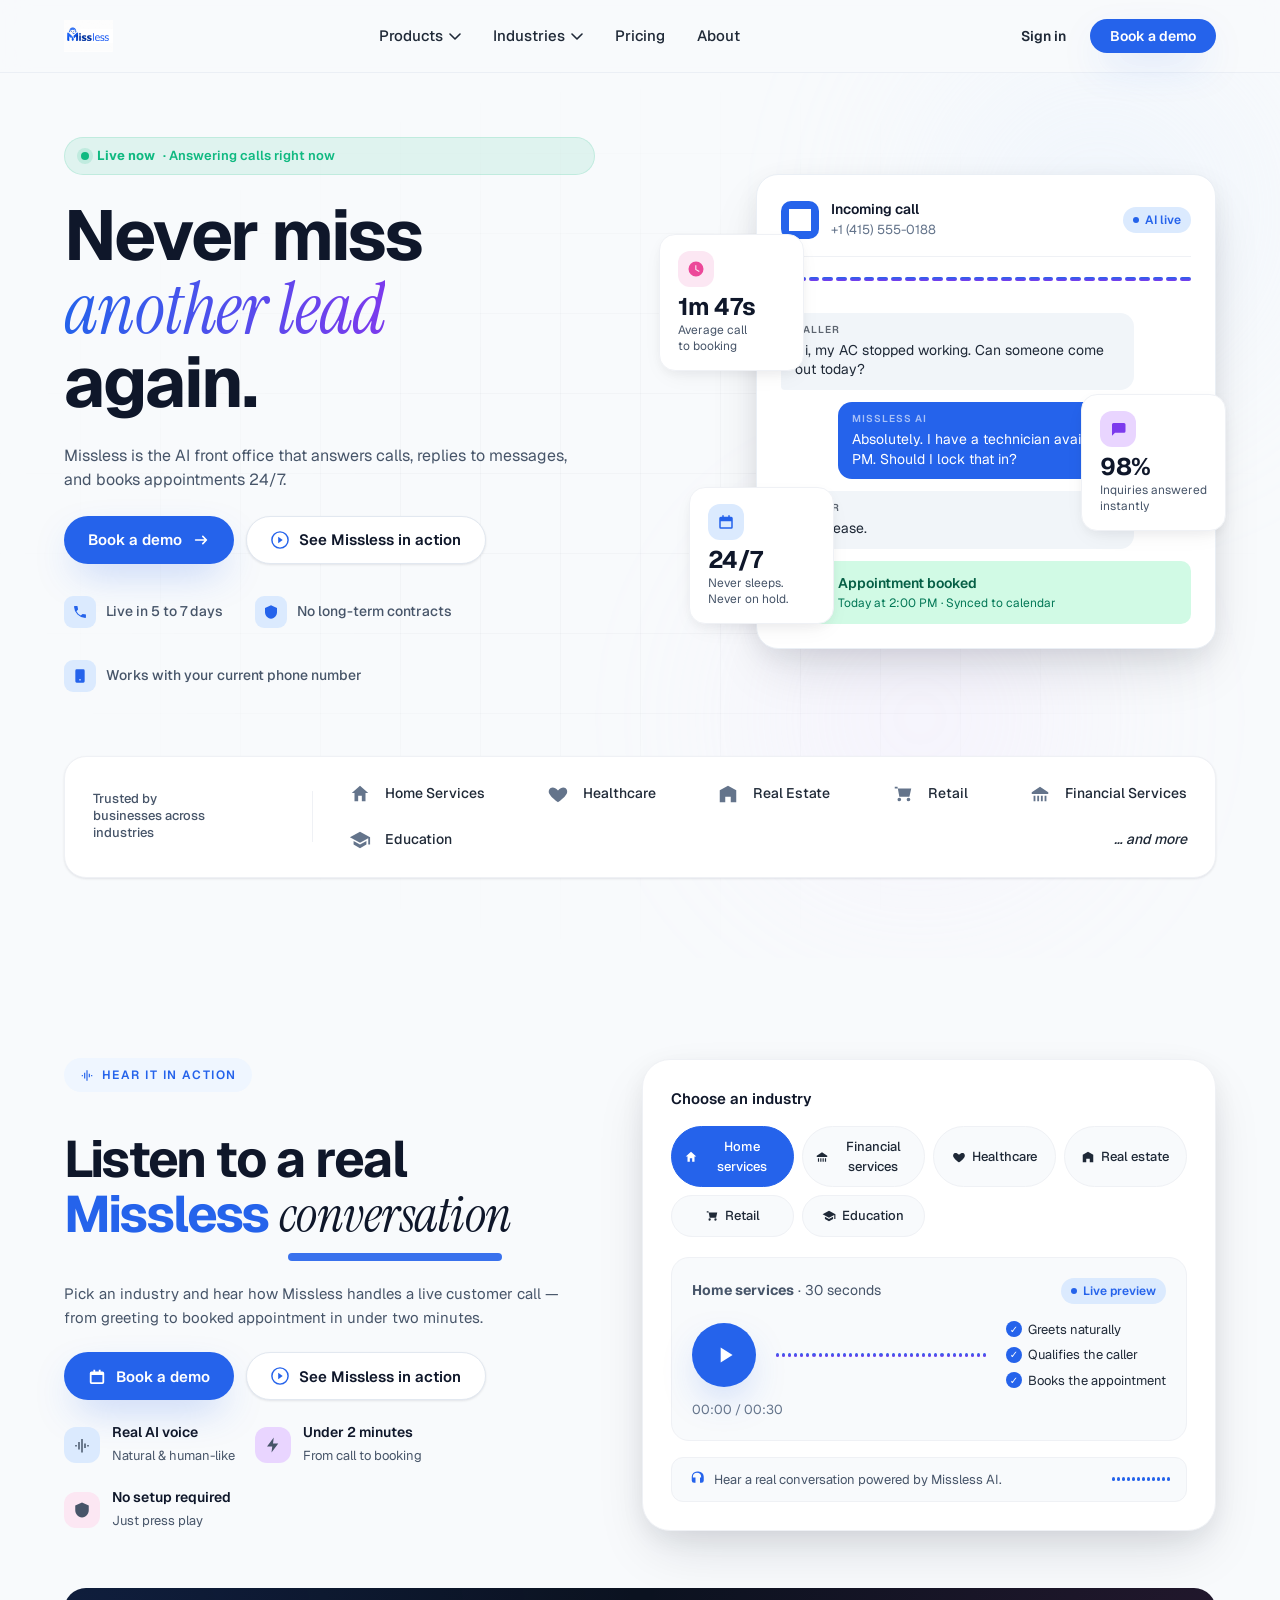
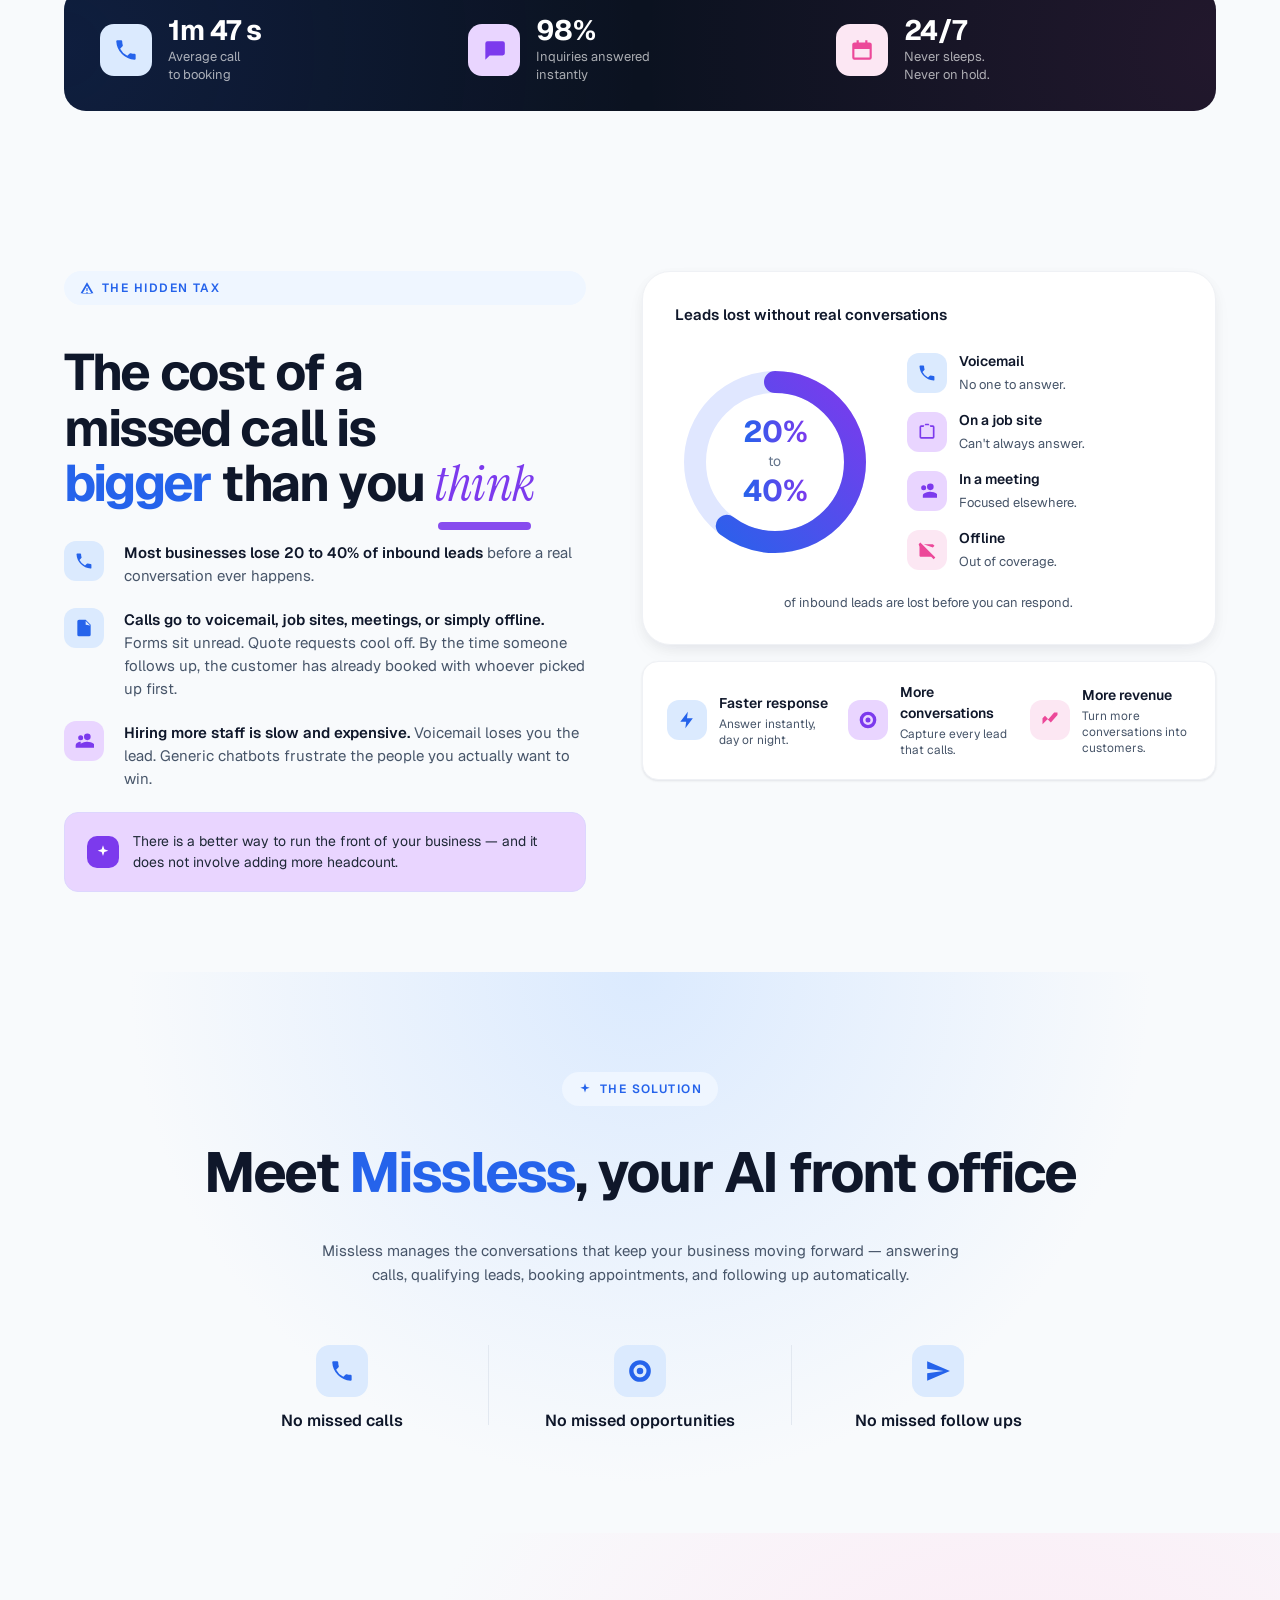
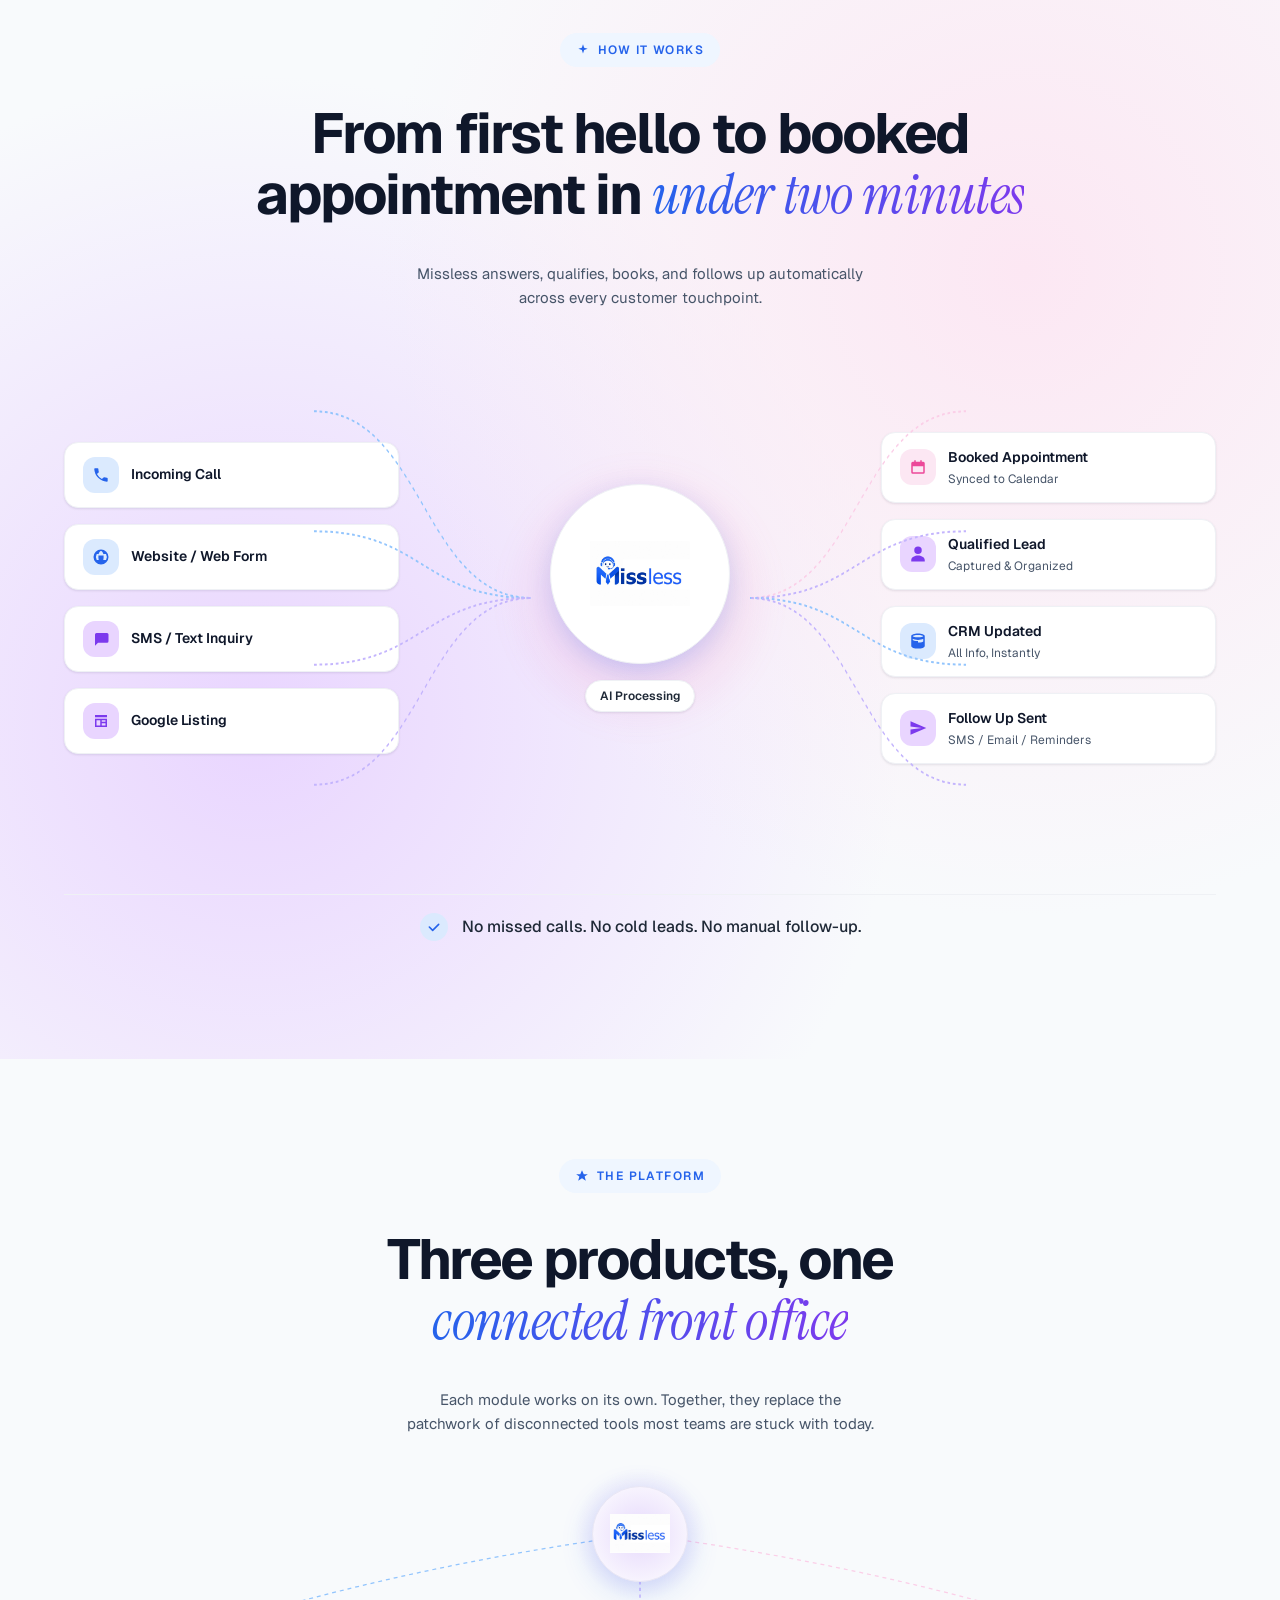
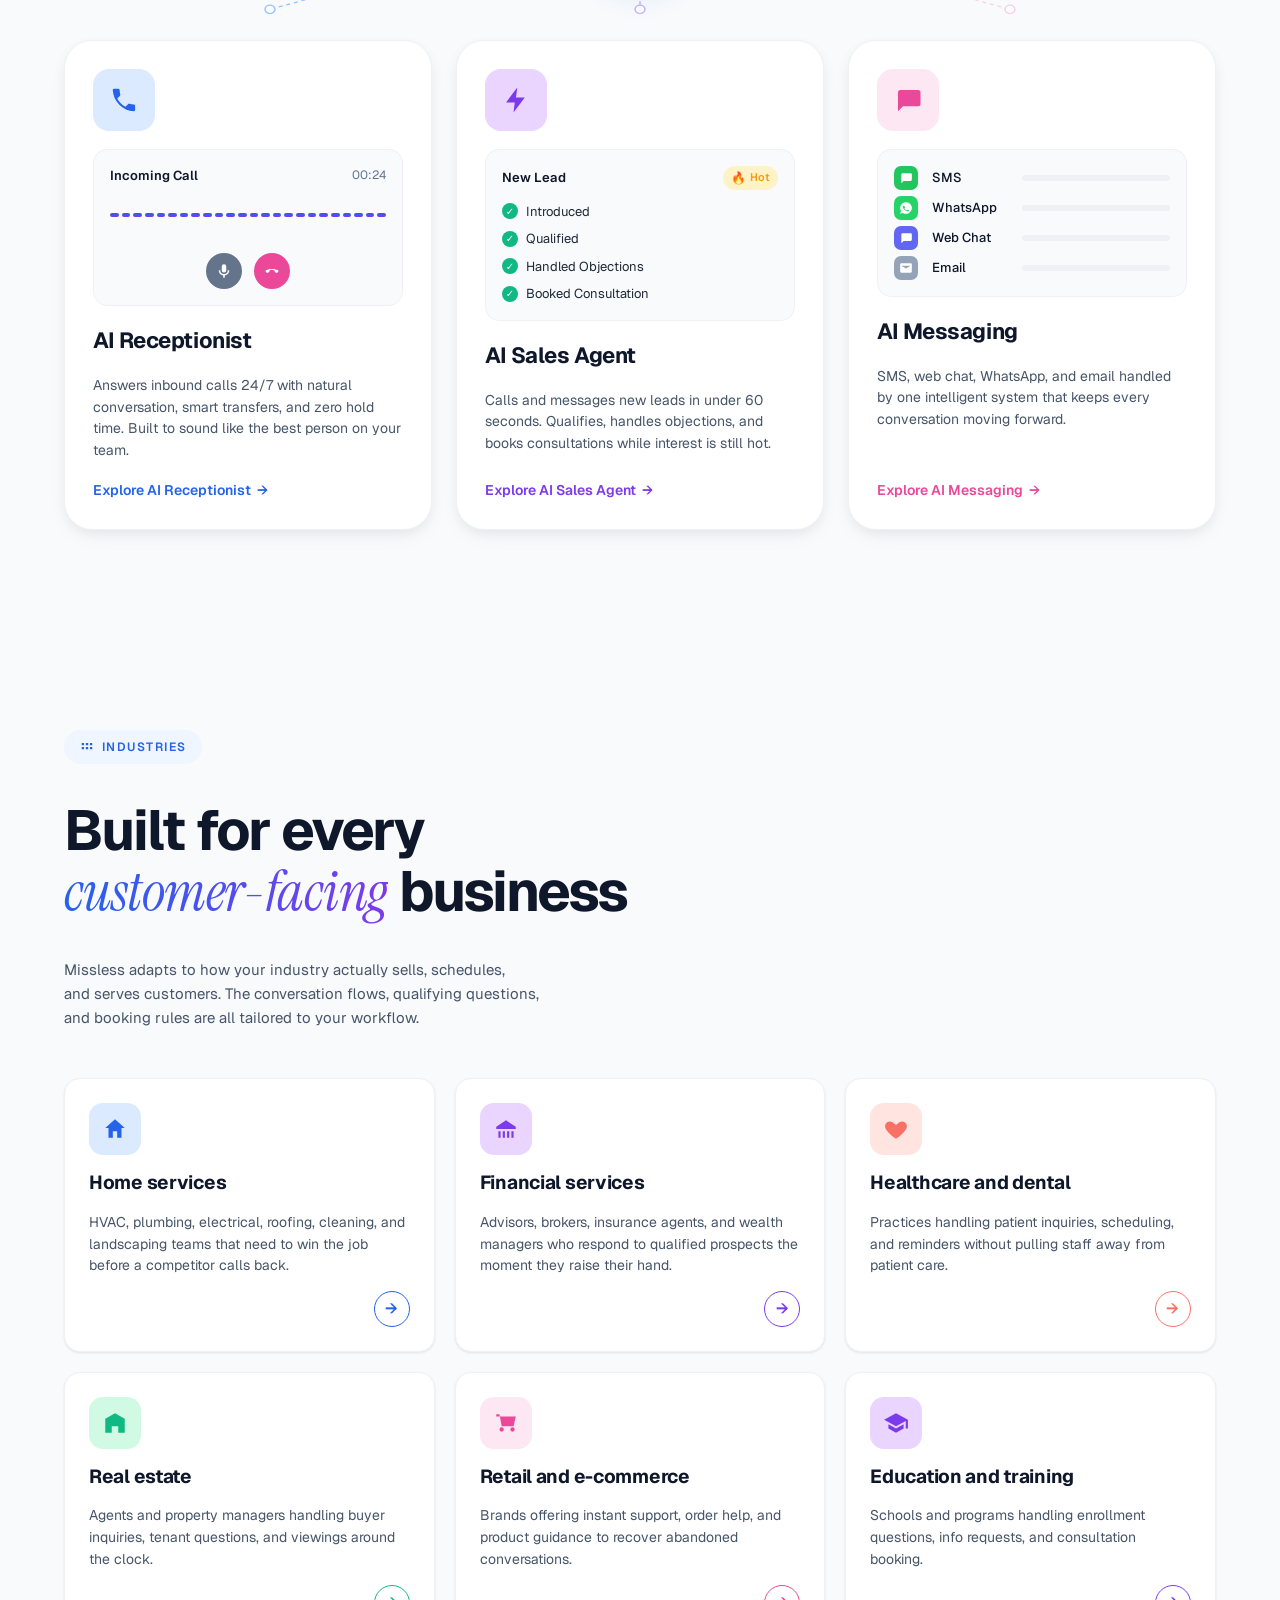
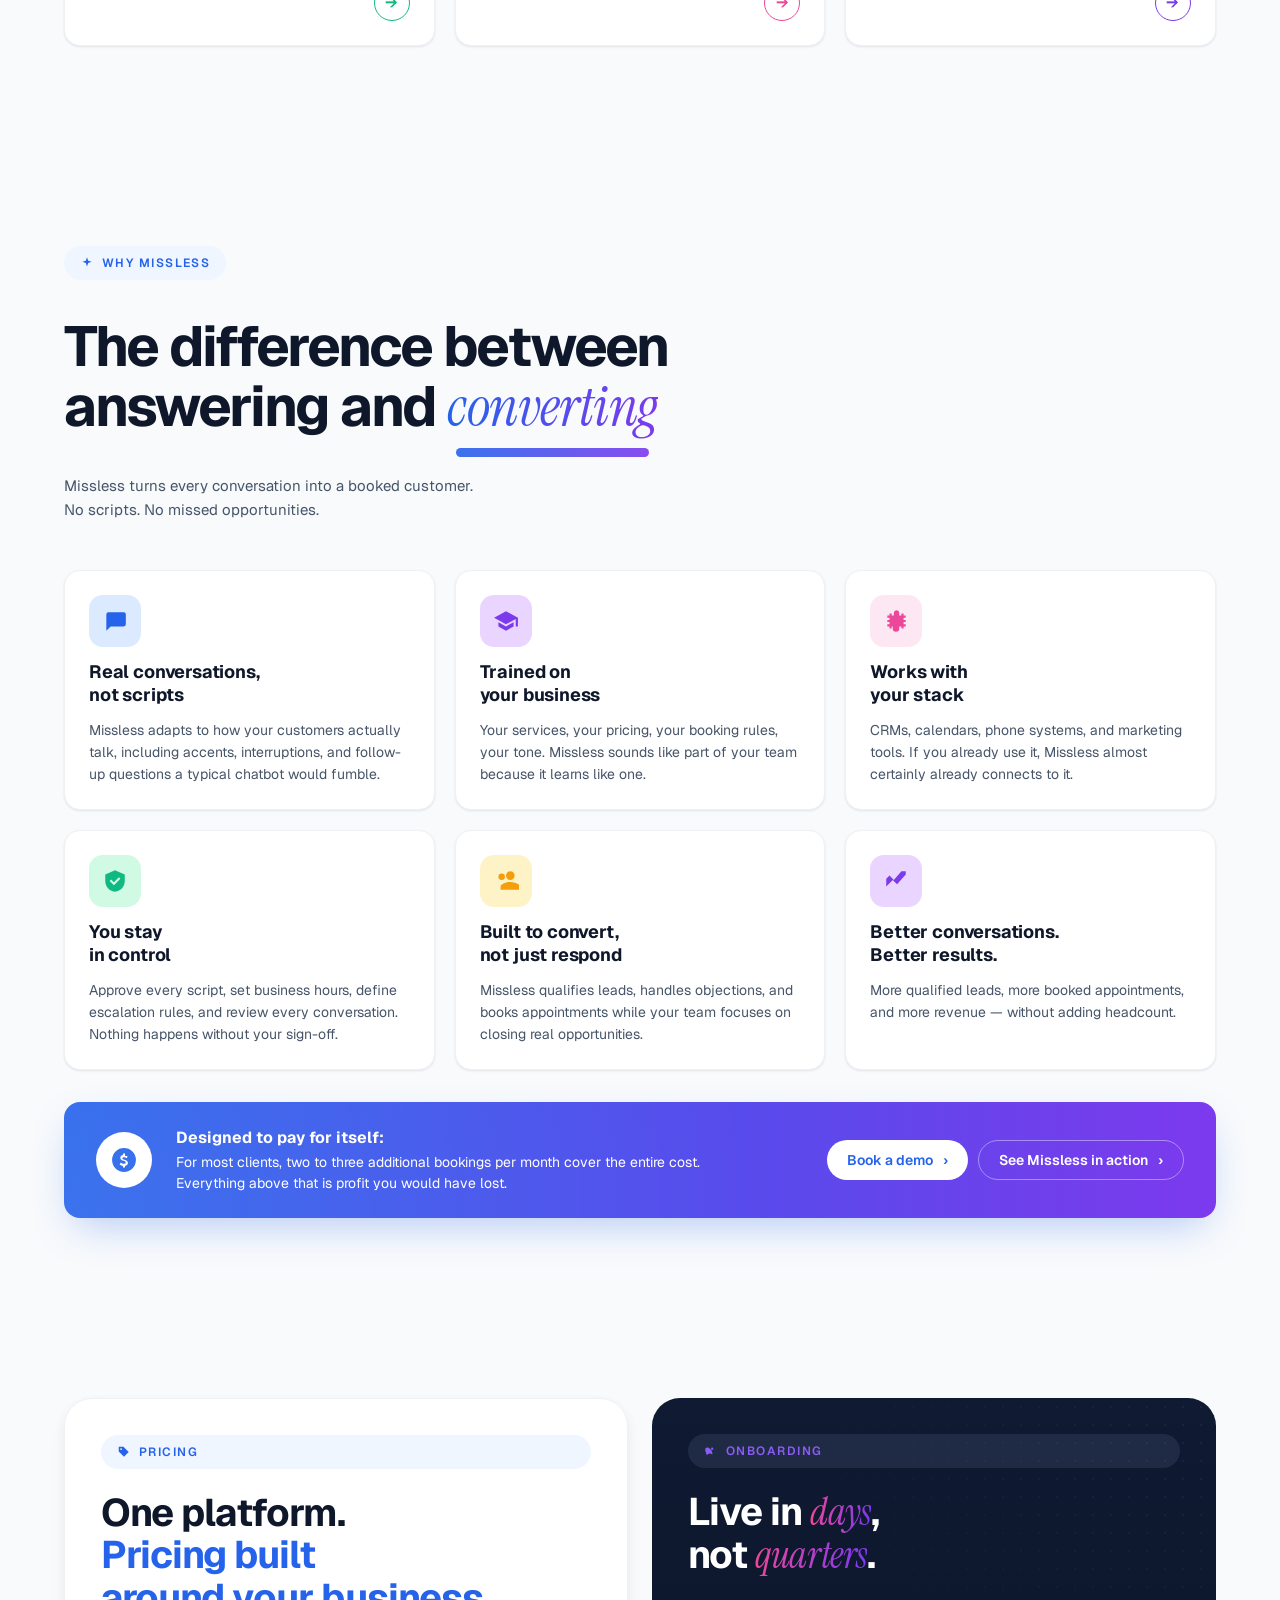
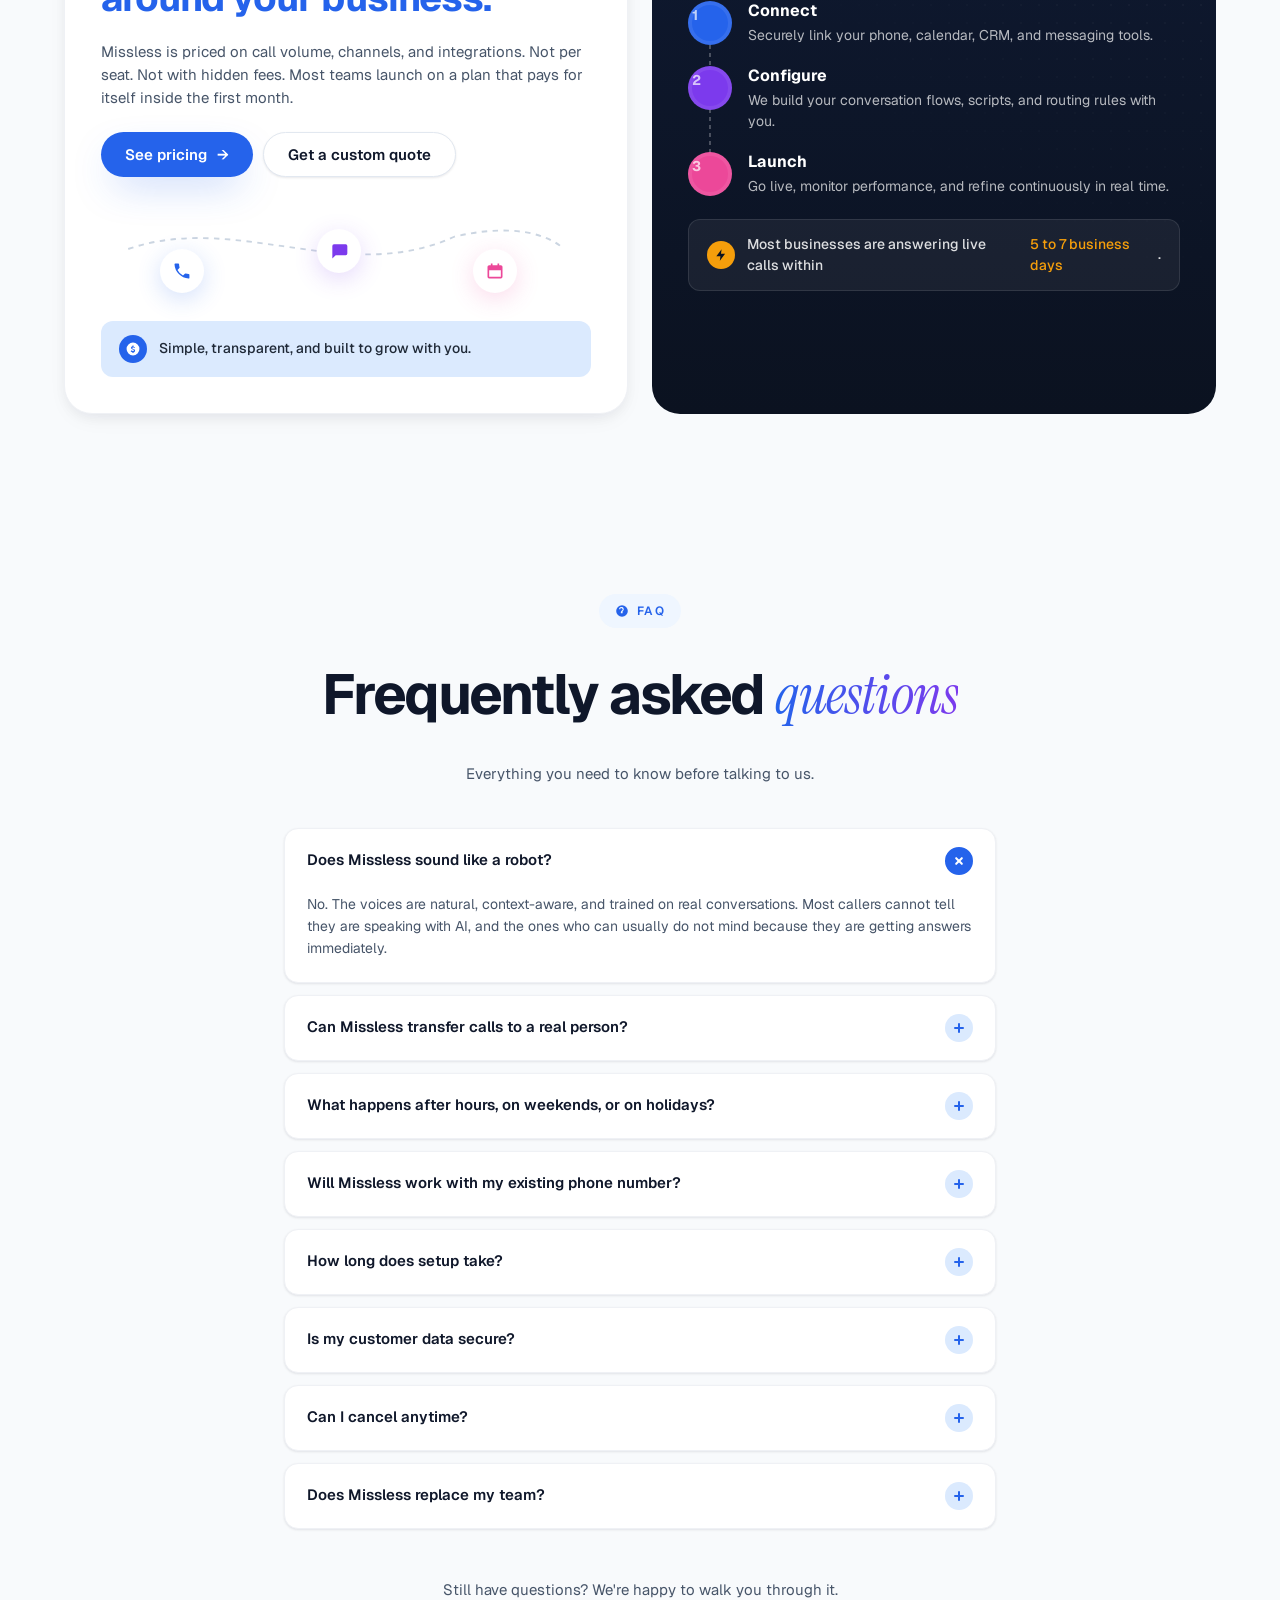
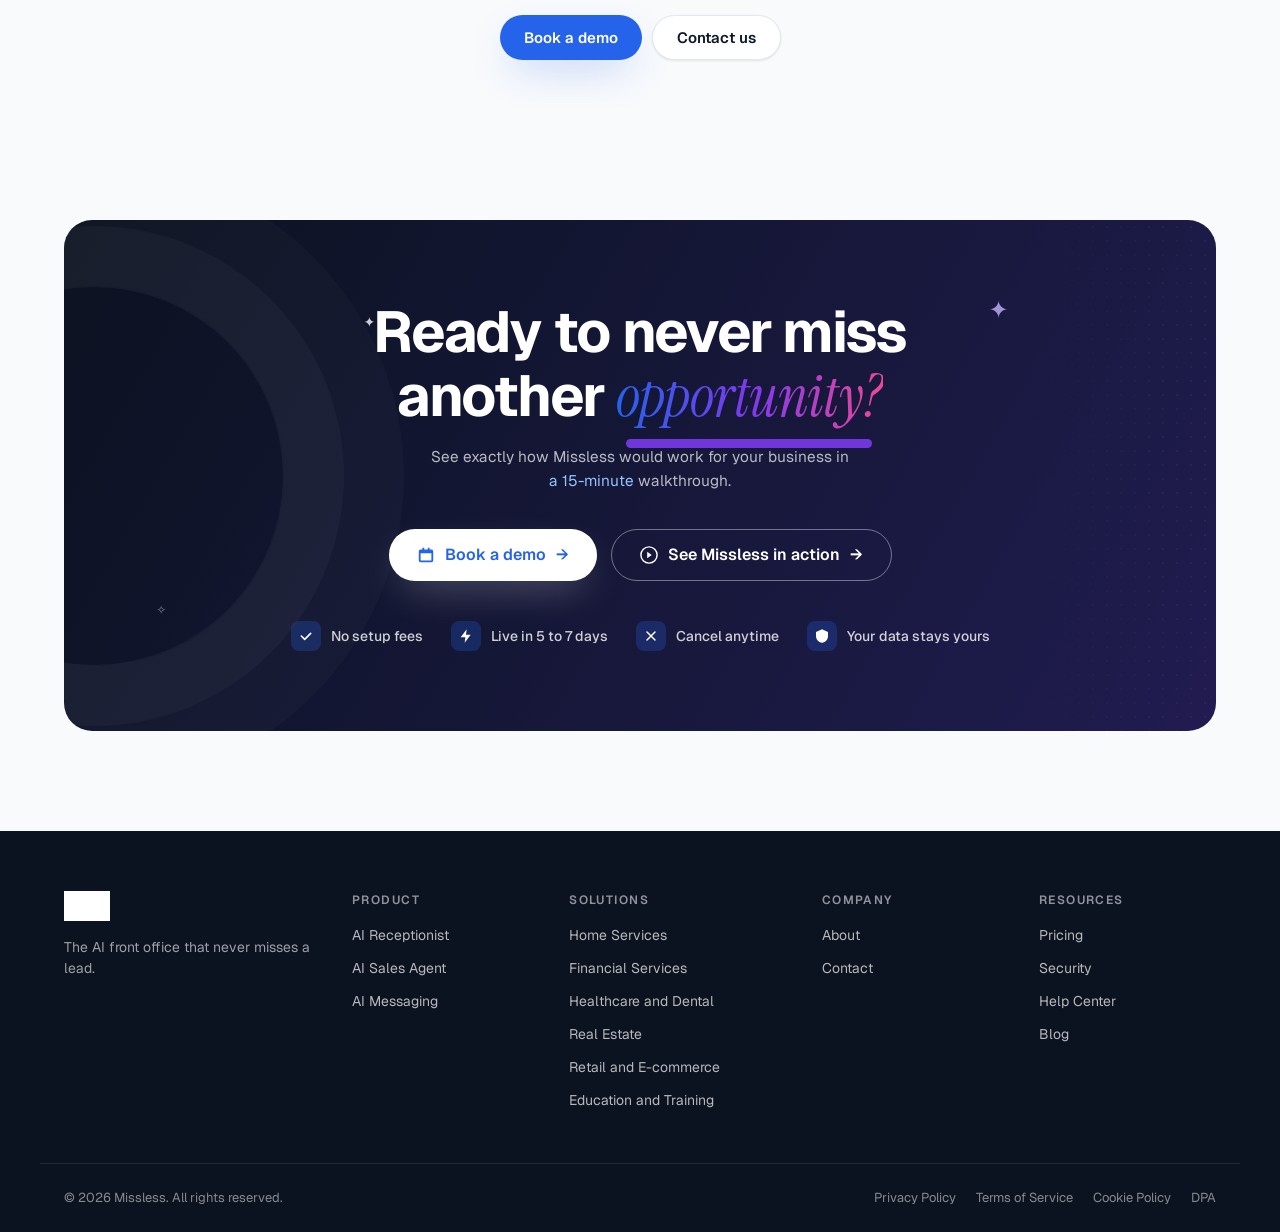
==== AI Automation/index.html @ 36f98686 "Initial website uploade" ====
<!doctype html>
<html lang="en">
<head>
  <meta charset="utf-8" />
  <meta name="viewport" content="width=device-width, initial-scale=1" />
  <title>Missless | The AI Front Office That Never Misses a Lead</title>
  <meta name="description" content="Missless answers every call, replies to every message, and books appointments 24/7. The AI front office for teams that refuse to lose another lead." />
  <meta name="keywords" content="AI front office, AI receptionist, AI sales agent, 24/7 AI answering service, AI appointment booking, missed call recovery, AI lead qualification" />
  <meta name="theme-color" content="#2563EB" />
  <meta name="robots" content="index, follow" />
  <link rel="canonical" href="https://missless.com/" />

  <!-- Open Graph -->
  <meta property="og:type" content="website" />
  <meta property="og:url" content="https://missless.com/" />
  <meta property="og:title" content="Missless | The AI Front Office That Never Misses a Lead" />
  <meta property="og:description" content="Missless answers every call, replies to every message, and books appointments 24/7." />
  <meta property="og:image" content="https://missless.com/assets/og-image.jpg" />

  <!-- Twitter -->
  <meta name="twitter:card" content="summary_large_image" />
  <meta name="twitter:title" content="Missless | The AI Front Office That Never Misses a Lead" />
  <meta name="twitter:description" content="Missless answers every call, replies to every message, and books appointments 24/7." />

  <!-- Favicon -->
  <link rel="icon" type="image/png" href="assets/favicon.png" />
  <link rel="apple-touch-icon" href="assets/favicon.png" />

  <!-- Fonts: Geist (body/display) + Instrument Serif (editorial italics) -->
  <link rel="preconnect" href="https://fonts.googleapis.com" />
  <link rel="preconnect" href="https://fonts.gstatic.com" crossorigin />
  <link rel="stylesheet" href="https://fonts.googleapis.com/css2?family=Geist:wght@300;400;500;600;700;800&family=Instrument+Serif:ital@0;1&display=swap" />

  <link rel="stylesheet" href="css/style.css" />

  <!-- Structured data -->
  <script type="application/ld+json">
  {
    "@context": "https://schema.org",
    "@graph": [
      {
        "@type": "Organization",
        "@id": "https://missless.com/#organization",
        "name": "Missless",
        "url": "https://missless.com",
        "logo": "https://missless.com/assets/logo.png",
        "description": "Missless is the AI front office that answers calls, replies to messages, and books appointments 24/7 so businesses never lose a lead."
      },
      {
        "@type": "WebSite",
        "@id": "https://missless.com/#website",
        "url": "https://missless.com",
        "name": "Missless",
        "publisher": { "@id": "https://missless.com/#organization" }
      },
      {
        "@type": "SoftwareApplication",
        "name": "Missless AI Front Office",
        "operatingSystem": "Web, iOS, Android",
        "applicationCategory": "BusinessApplication",
        "description": "AI-powered front office platform that handles inbound calls, lead qualification, appointment booking, and multi-channel messaging.",
        "offers": {
          "@type": "Offer",
          "priceCurrency": "USD",
          "price": "0",
          "description": "Custom pricing based on call volume, channels, and integrations."
        }
      },
      {
        "@type": "FAQPage",
        "mainEntity": [
          { "@type": "Question", "name": "Does Missless sound like a robot?", "acceptedAnswer": { "@type": "Answer", "text": "No. The voices are natural, context-aware, and trained on real conversations. Most callers cannot tell they are speaking with AI." } },
          { "@type": "Question", "name": "Can Missless transfer calls to a real person?", "acceptedAnswer": { "@type": "Answer", "text": "Yes. Missless can hand off a call mid-conversation with a full summary, so your team picks up exactly where the AI left off." } },
          { "@type": "Question", "name": "What happens after hours, on weekends, or on holidays?", "acceptedAnswer": { "@type": "Answer", "text": "Missless answers, qualifies, books, and follows up around the clock. You can set different behaviors for evenings, weekends, and holidays." } },
          { "@type": "Question", "name": "Will Missless work with my existing phone number?", "acceptedAnswer": { "@type": "Answer", "text": "Yes. You can keep your current number and route calls through Missless, or use a new dedicated line." } },
          { "@type": "Question", "name": "How long does setup take?", "acceptedAnswer": { "@type": "Answer", "text": "Most businesses go live in 5 to 7 business days. Larger multi-location setups may take a bit longer." } },
          { "@type": "Question", "name": "Is my customer data secure?", "acceptedAnswer": { "@type": "Answer", "text": "Yes. Calls, transcripts, and customer data are encrypted in transit and at rest. Missless follows industry-standard practices for storage and access control." } },
          { "@type": "Question", "name": "Can I cancel anytime?", "acceptedAnswer": { "@type": "Answer", "text": "Yes. There are no long-term contracts. If Missless is not working for you, you are not locked in." } },
          { "@type": "Question", "name": "Does Missless replace my team?", "acceptedAnswer": { "@type": "Answer", "text": "No. Missless handles the first response, qualification, and booking. Your team focuses on the conversations that actually close revenue." } }
        ]
      }
    ]
  }
  </script>
</head>
<body>

<!-- ============================================================
     NAVIGATION
============================================================ -->
<header class="nav" id="nav">
  <div class="nav__inner container">
    <a class="nav__logo" href="/" aria-label="Missless home">
      <img src="assets/logo.png" alt="Missless" width="140" height="40" />
    </a>

    <nav class="nav__links" aria-label="Primary">
      <div class="nav__item nav__item--mega" data-mega="products">
        <button class="nav__link" aria-haspopup="true" aria-expanded="false">
          Products
          <svg aria-hidden="true" viewBox="0 0 12 7" width="12" height="7"><path d="M1 1l5 5 5-5" stroke="currentColor" stroke-width="1.6" fill="none" stroke-linecap="round" stroke-linejoin="round"/></svg>
        </button>
        <div class="mega" role="menu">
          <a class="mega__item" href="/ai-receptionist" role="menuitem">
            <span class="mega__icon mega__icon--blue">
              <svg viewBox="0 0 24 24" aria-hidden="true"><path fill="currentColor" d="M6.6 10.8a15.2 15.2 0 006.6 6.6l2.2-2.2a1 1 0 011-.25c1.1.36 2.3.55 3.5.55a1 1 0 011 1V20a1 1 0 01-1 1A18 18 0 013 4a1 1 0 011-1h3.5a1 1 0 011 1c0 1.2.2 2.4.55 3.5a1 1 0 01-.25 1L6.6 10.8z"/></svg>
            </span>
            <div>
              <div class="mega__title">AI Receptionist</div>
              <div class="mega__desc">Answers every inbound call 24/7 with natural conversation.</div>
            </div>
            <span class="mega__arrow" aria-hidden="true">→</span>
          </a>
          <a class="mega__item" href="/ai-sales-agent" role="menuitem">
            <span class="mega__icon mega__icon--violet">
              <svg viewBox="0 0 24 24" aria-hidden="true"><path fill="currentColor" d="M13 2L4 14h7l-1 8 9-12h-7l1-8z"/></svg>
            </span>
            <div>
              <div class="mega__title">AI Sales Agent</div>
              <div class="mega__desc">Calls new leads in under 60 seconds and books consultations.</div>
            </div>
            <span class="mega__arrow" aria-hidden="true">→</span>
          </a>
          <a class="mega__item" href="/ai-messaging" role="menuitem">
            <span class="mega__icon mega__icon--pink">
              <svg viewBox="0 0 24 24" aria-hidden="true"><path fill="currentColor" d="M4 4h16a2 2 0 012 2v9a2 2 0 01-2 2H8l-4 4V6a2 2 0 012-2z"/></svg>
            </span>
            <div>
              <div class="mega__title">AI Messaging</div>
              <div class="mega__desc">SMS, web chat, WhatsApp, and email in one intelligent system.</div>
            </div>
            <span class="mega__arrow" aria-hidden="true">→</span>
          </a>
        </div>
      </div>

      <div class="nav__item nav__item--mega" data-mega="industries">
        <button class="nav__link" aria-haspopup="true" aria-expanded="false">
          Industries
          <svg aria-hidden="true" viewBox="0 0 12 7" width="12" height="7"><path d="M1 1l5 5 5-5" stroke="currentColor" stroke-width="1.6" fill="none" stroke-linecap="round" stroke-linejoin="round"/></svg>
        </button>
        <div class="mega mega--wide" role="menu">
          <a class="mega__item" href="/solutions/home-services" role="menuitem">
            <span class="mega__icon mega__icon--blue"><svg viewBox="0 0 24 24" aria-hidden="true"><path fill="currentColor" d="M12 3l9 8h-3v9h-4v-6h-4v6H6v-9H3z"/></svg></span>
            <div><div class="mega__title">Home Services</div><div class="mega__desc">Win the job before a competitor calls back.</div></div>
          </a>
          <a class="mega__item" href="/solutions/financial-services" role="menuitem">
            <span class="mega__icon mega__icon--violet"><svg viewBox="0 0 24 24" aria-hidden="true"><path fill="currentColor" d="M3 10l9-6 9 6v2H3v-2zm2 4h2v6H5zm4 0h2v6H9zm4 0h2v6h-2zm4 0h2v6h-2z"/></svg></span>
            <div><div class="mega__title">Financial Services</div><div class="mega__desc">Respond the moment prospects raise their hand.</div></div>
          </a>
          <a class="mega__item" href="/solutions/healthcare" role="menuitem">
            <span class="mega__icon mega__icon--pink"><svg viewBox="0 0 24 24" aria-hidden="true"><path fill="currentColor" d="M12 21s-7-4.5-9.5-9.2C.9 8.7 2.8 5 6.2 5 8.2 5 9.6 6 12 8.2 14.4 6 15.8 5 17.8 5c3.4 0 5.3 3.7 3.7 6.8C19 16.5 12 21 12 21z"/></svg></span>
            <div><div class="mega__title">Healthcare &amp; Dental</div><div class="mega__desc">Handle patient inquiries without pulling staff from care.</div></div>
          </a>
          <a class="mega__item" href="/solutions/real-estate" role="menuitem">
            <span class="mega__icon mega__icon--blue"><svg viewBox="0 0 24 24" aria-hidden="true"><path fill="currentColor" d="M3 21V8l9-5 9 5v13h-6v-6h-6v6z"/></svg></span>
            <div><div class="mega__title">Real Estate</div><div class="mega__desc">Buyer inquiries and viewings around the clock.</div></div>
          </a>
          <a class="mega__item" href="/solutions/retail" role="menuitem">
            <span class="mega__icon mega__icon--pink"><svg viewBox="0 0 24 24" aria-hidden="true"><path fill="currentColor" d="M6 6h15l-2 9H8L6 4H3v2zm2 14a2 2 0 11.001-4.001A2 2 0 018 20zm10 0a2 2 0 11.001-4.001A2 2 0 0118 20z"/></svg></span>
            <div><div class="mega__title">Retail &amp; E-commerce</div><div class="mega__desc">Recover abandoned conversations with instant help.</div></div>
          </a>
          <a class="mega__item" href="/solutions/education" role="menuitem">
            <span class="mega__icon mega__icon--violet"><svg viewBox="0 0 24 24" aria-hidden="true"><path fill="currentColor" d="M12 3L1 9l11 6 9-4.9V17h2V9zM5 13.2V17l7 4 7-4v-3.8l-7 3.8z"/></svg></span>
            <div><div class="mega__title">Education &amp; Training</div><div class="mega__desc">Enrollment questions and consultation booking.</div></div>
          </a>
        </div>
      </div>

      <a class="nav__link nav__link--plain" href="/pricing">Pricing</a>
      <a class="nav__link nav__link--plain" href="/about">About</a>
    </nav>

    <div class="nav__cta">
      <a class="btn btn--ghost-sm" href="/demo">Sign in</a>
      <a class="btn btn--primary-sm" href="book.html">Book a demo</a>
    </div>

    <button class="nav__hamburger" id="navToggle" aria-label="Open menu" aria-expanded="false">
      <span></span><span></span><span></span>
    </button>
  </div>

  <!-- Mobile drawer -->
  <div class="mobile-drawer" id="mobileDrawer" aria-hidden="true">
    <details class="mobile-acc">
      <summary>Products</summary>
      <a href="/ai-receptionist">AI Receptionist</a>
      <a href="/ai-sales-agent">AI Sales Agent</a>
      <a href="/ai-messaging">AI Messaging</a>
    </details>
    <details class="mobile-acc">
      <summary>Industries</summary>
      <a href="/solutions/home-services">Home Services</a>
      <a href="/solutions/financial-services">Financial Services</a>
      <a href="/solutions/healthcare">Healthcare &amp; Dental</a>
      <a href="/solutions/real-estate">Real Estate</a>
      <a href="/solutions/retail">Retail &amp; E-commerce</a>
      <a href="/solutions/education">Education &amp; Training</a>
    </details>
    <a class="mobile-link" href="/pricing">Pricing</a>
    <a class="mobile-link" href="/about">About</a>
    <a class="btn btn--primary" href="book.html" style="margin-top:1rem;width:100%;justify-content:center">Book a demo</a>
  </div>
</header>

<main>

<!-- ============================================================
     SECTION 1 — HERO
============================================================ -->
<section class="hero" aria-labelledby="hero-title">
  <div class="hero__bg" aria-hidden="true">
    <div class="hero__glow hero__glow--a"></div>
    <div class="hero__glow hero__glow--b"></div>
    <div class="hero__grid"></div>
  </div>

  <div class="container hero__inner">
    <div class="hero__left">
      <span class="badge badge--live reveal" data-delay="0">
        <span class="badge__dot" aria-hidden="true"></span>
        <strong>Live now</strong> · Answering calls right now
      </span>

      <h1 id="hero-title" class="hero__title reveal" data-delay="80">
        Never miss
        <span class="serif gradient-bv">another&nbsp;lead</span>
        <span class="hero__again">again.</span>
      </h1>

      <p class="hero__sub reveal" data-delay="180">
        Missless is the AI front office that answers calls, replies to messages, and books appointments 24/7.
      </p>

      <div class="hero__cta reveal" data-delay="260">
        <a class="btn btn--primary" href="book.html">
          Book a demo
          <svg aria-hidden="true" viewBox="0 0 20 20"><path d="M4 10h12m0 0l-4-4m4 4l-4 4" stroke="currentColor" stroke-width="1.8" fill="none" stroke-linecap="round" stroke-linejoin="round"/></svg>
        </a>
        <a class="btn btn--outline" href="#hear-it-in-action">
          <svg aria-hidden="true" viewBox="0 0 20 20" class="btn__play"><circle cx="10" cy="10" r="9" stroke="currentColor" stroke-width="1.6" fill="none"/><path d="M8 6.5l5 3.5-5 3.5z" fill="currentColor"/></svg>
          See Missless in action
        </a>
      </div>

      <ul class="hero__trust reveal" data-delay="340">
        <li>
          <span class="chip chip--blue" aria-hidden="true">
            <svg viewBox="0 0 24 24"><path fill="currentColor" d="M6.6 10.8a15.2 15.2 0 006.6 6.6l2.2-2.2a1 1 0 011-.25c1.1.36 2.3.55 3.5.55a1 1 0 011 1V20a1 1 0 01-1 1A18 18 0 013 4a1 1 0 011-1h3.5a1 1 0 011 1c0 1.2.2 2.4.55 3.5a1 1 0 01-.25 1L6.6 10.8z"/></svg>
          </span>
          Live in 5 to 7 days
        </li>
        <li>
          <span class="chip chip--blue" aria-hidden="true">
            <svg viewBox="0 0 24 24"><path fill="currentColor" d="M12 2l9 4v6c0 5-3.5 9.3-9 10-5.5-.7-9-5-9-10V6z"/></svg>
          </span>
          No long-term contracts
        </li>
        <li>
          <span class="chip chip--blue" aria-hidden="true">
            <svg viewBox="0 0 24 24"><path fill="currentColor" d="M7 2h10a2 2 0 012 2v16a2 2 0 01-2 2H7a2 2 0 01-2-2V4a2 2 0 012-2zm5 17a1.2 1.2 0 100-2.4 1.2 1.2 0 000 2.4z"/></svg>
          </span>
          Works with your current phone number
        </li>
      </ul>
    </div>

    <!-- Demo call card -->
    <div class="hero__right reveal" data-delay="200">
      <div class="float-card float-card--clock" aria-label="Average call to booking, one minute forty seven seconds">
        <span class="chip chip--pink" aria-hidden="true">
          <svg viewBox="0 0 24 24"><path fill="currentColor" d="M12 2a10 10 0 110 20 10 10 0 010-20zm.5 5h-1.5v6l5 3 .8-1.3-4.3-2.5z"/></svg>
        </span>
        <div class="float-card__value">1m 47s</div>
        <div class="float-card__label">Average call<br/>to booking</div>
      </div>

      <div class="call-card" role="figure" aria-label="Sample call between a customer and Missless AI">
        <div class="call-card__head">
          <span class="call-card__avatar"><img src="assets/favicon.png" alt="" aria-hidden="true" width="22" height="22"/></span>
          <div class="call-card__meta">
            <div class="call-card__title">Incoming call</div>
            <div class="call-card__num">+1 (415) 555-0188</div>
          </div>
          <span class="pill pill--live"><span class="pill__dot"></span>AI live</span>
        </div>

        <div class="waveform waveform--gradient" aria-hidden="true">
          <span></span><span></span><span></span><span></span><span></span><span></span><span></span><span></span><span></span><span></span><span></span><span></span><span></span><span></span><span></span><span></span><span></span><span></span><span></span><span></span><span></span><span></span><span></span><span></span><span></span><span></span><span></span><span></span><span></span><span></span>
        </div>

        <div class="bubble bubble--caller">
          <div class="bubble__role">CALLER</div>
          Hi, my AC stopped working. Can someone come out today?
        </div>
        <div class="bubble bubble--ai">
          <div class="bubble__role">MISSLESS AI</div>
          Absolutely. I have a technician available at 2:00 PM. Should I lock that in?
        </div>
        <div class="bubble bubble--caller">
          <div class="bubble__role">CALLER</div>
          Yes please.
        </div>

        <div class="booked" role="status">
          <span class="booked__icon" aria-hidden="true">
            <svg viewBox="0 0 24 24"><path d="M5 12l5 5 9-9" stroke="white" stroke-width="2.4" fill="none" stroke-linecap="round" stroke-linejoin="round"/></svg>
          </span>
          <div>
            <div class="booked__title">Appointment booked</div>
            <div class="booked__sub">Today at 2:00 PM · Synced to calendar</div>
          </div>
        </div>
      </div>

      <div class="float-card float-card--percent" aria-label="98 percent of inquiries answered instantly">
        <span class="chip chip--violet" aria-hidden="true">
          <svg viewBox="0 0 24 24"><path fill="currentColor" d="M4 4h16a2 2 0 012 2v9a2 2 0 01-2 2H8l-4 4V6a2 2 0 012-2z"/></svg>
        </span>
        <div class="float-card__value">98%</div>
        <div class="float-card__label">Inquiries answered<br/>instantly</div>
      </div>

      <div class="float-card float-card--247" aria-label="Twenty four seven, never sleeps">
        <span class="chip chip--blue" aria-hidden="true">
          <svg viewBox="0 0 24 24"><path fill="currentColor" d="M7 3v2H5a2 2 0 00-2 2v12a2 2 0 002 2h14a2 2 0 002-2V7a2 2 0 00-2-2h-2V3h-2v2H9V3zM5 11h14v8H5z"/></svg>
        </span>
        <div class="float-card__value">24/7</div>
        <div class="float-card__label">Never sleeps.<br/>Never on hold.</div>
      </div>
    </div>
  </div>

  <!-- Trusted by strip -->
  <div class="container">
    <div class="trustbar reveal">
      <div class="trustbar__label">Trusted by<br/>businesses across<br/>industries</div>
      <ul class="trustbar__list">
        <li><span class="ti"><svg viewBox="0 0 24 24" aria-hidden="true"><path fill="currentColor" d="M12 3l9 8h-3v9h-4v-6h-4v6H6v-9H3z"/></svg></span>Home Services</li>
        <li><span class="ti"><svg viewBox="0 0 24 24" aria-hidden="true"><path fill="currentColor" d="M12 21s-7-4.5-9.5-9.2C.9 8.7 2.8 5 6.2 5 8.2 5 9.6 6 12 8.2 14.4 6 15.8 5 17.8 5c3.4 0 5.3 3.7 3.7 6.8C19 16.5 12 21 12 21z"/></svg></span>Healthcare</li>
        <li><span class="ti"><svg viewBox="0 0 24 24" aria-hidden="true"><path fill="currentColor" d="M3 21V8l9-5 9 5v13h-6v-6h-6v6z"/></svg></span>Real Estate</li>
        <li><span class="ti"><svg viewBox="0 0 24 24" aria-hidden="true"><path fill="currentColor" d="M6 6h15l-2 9H8L6 4H3v2zm2 14a2 2 0 11.001-4.001A2 2 0 018 20zm10 0a2 2 0 11.001-4.001A2 2 0 0118 20z"/></svg></span>Retail</li>
        <li><span class="ti"><svg viewBox="0 0 24 24" aria-hidden="true"><path fill="currentColor" d="M3 10l9-6 9 6v2H3v-2zm2 4h2v6H5zm4 0h2v6H9zm4 0h2v6h-2zm4 0h2v6h-2z"/></svg></span>Financial Services</li>
        <li><span class="ti"><svg viewBox="0 0 24 24" aria-hidden="true"><path fill="currentColor" d="M12 3L1 9l11 6 9-4.9V17h2V9zM5 13.2V17l7 4 7-4v-3.8l-7 3.8z"/></svg></span>Education</li>
        <li class="trustbar__more">… and more</li>
      </ul>
    </div>
  </div>
</section>

<!-- ============================================================
     SECTION 2 — HEAR IT IN ACTION
============================================================ -->
<section class="hear" id="hear-it-in-action" aria-labelledby="hear-title">
  <div class="container hear__grid">
    <div class="hear__left">
      <span class="badge badge--soft reveal">
        <svg viewBox="0 0 24 24" aria-hidden="true" class="badge__icon"><path fill="currentColor" d="M3 12h2v2H3zm4-4h2v10H7zm4-4h2v18h-2zm4 6h2v6h-2zm4 2h2v2h-2z"/></svg>
        HEAR IT IN ACTION
      </span>
      <h2 id="hear-title" class="section-title reveal">
        Listen to a real<br/>
        <span class="text-blue">Missless</span> <span class="serif underline-blue">conversation</span>
      </h2>
      <p class="section-sub reveal">
        Pick an industry and hear how Missless handles a live customer call — from greeting to booked appointment in under two minutes.
      </p>
      <div class="hear__cta reveal">
        <a class="btn btn--primary" href="book.html">
          <svg aria-hidden="true" viewBox="0 0 20 20"><path fill="currentColor" d="M6 3h2v2h4V3h2v2h2a2 2 0 012 2v10a2 2 0 01-2 2H4a2 2 0 01-2-2V7a2 2 0 012-2h2V3zm-2 6v8h12V9H4z"/></svg>
          Book a demo
        </a>
        <a class="btn btn--outline" href="#hero-title">
          <svg aria-hidden="true" viewBox="0 0 20 20" class="btn__play"><circle cx="10" cy="10" r="9" stroke="currentColor" stroke-width="1.6" fill="none"/><path d="M8 6.5l5 3.5-5 3.5z" fill="currentColor"/></svg>
          See Missless in action
        </a>
      </div>
      <ul class="hear__trust reveal">
        <li>
          <span class="chip chip--blue" aria-hidden="true"><svg viewBox="0 0 24 24"><path fill="currentColor" d="M3 12h2v2H3zm4-4h2v10H7zm4-4h2v18h-2zm4 6h2v6h-2zm4 2h2v2h-2z"/></svg></span>
          <div><strong>Real AI voice</strong><span>Natural &amp; human-like</span></div>
        </li>
        <li>
          <span class="chip chip--violet" aria-hidden="true"><svg viewBox="0 0 24 24"><path fill="currentColor" d="M13 2L4 14h7l-1 8 9-12h-7l1-8z"/></svg></span>
          <div><strong>Under 2 minutes</strong><span>From call to booking</span></div>
        </li>
        <li>
          <span class="chip chip--pink" aria-hidden="true"><svg viewBox="0 0 24 24"><path fill="currentColor" d="M12 2l9 4v6c0 5-3.5 9.3-9 10-5.5-.7-9-5-9-10V6z"/></svg></span>
          <div><strong>No setup required</strong><span>Just press play</span></div>
        </li>
      </ul>
    </div>

    <div class="hear__right reveal">
      <div class="player-card">
        <div class="player-card__head">Choose an industry</div>
        <div class="industry-pills" role="tablist">
          <button class="ipill is-active" data-industry="home" role="tab" aria-selected="true">
            <svg viewBox="0 0 24 24" aria-hidden="true"><path fill="currentColor" d="M12 3l9 8h-3v9h-4v-6h-4v6H6v-9H3z"/></svg>
            Home services
          </button>
          <button class="ipill" data-industry="financial" role="tab" aria-selected="false">
            <svg viewBox="0 0 24 24" aria-hidden="true"><path fill="currentColor" d="M3 10l9-6 9 6v2H3v-2zm2 4h2v6H5zm4 0h2v6H9zm4 0h2v6h-2zm4 0h2v6h-2z"/></svg>
            Financial services
          </button>
          <button class="ipill" data-industry="health" role="tab" aria-selected="false">
            <svg viewBox="0 0 24 24" aria-hidden="true"><path fill="currentColor" d="M12 21s-7-4.5-9.5-9.2C.9 8.7 2.8 5 6.2 5 8.2 5 9.6 6 12 8.2 14.4 6 15.8 5 17.8 5c3.4 0 5.3 3.7 3.7 6.8C19 16.5 12 21 12 21z"/></svg>
            Healthcare
          </button>
          <button class="ipill" data-industry="real" role="tab" aria-selected="false">
            <svg viewBox="0 0 24 24" aria-hidden="true"><path fill="currentColor" d="M3 21V8l9-5 9 5v13h-6v-6h-6v6z"/></svg>
            Real estate
          </button>
          <button class="ipill" data-industry="retail" role="tab" aria-selected="false">
            <svg viewBox="0 0 24 24" aria-hidden="true"><path fill="currentColor" d="M6 6h15l-2 9H8L6 4H3v2zm2 14a2 2 0 11.001-4.001A2 2 0 018 20zm10 0a2 2 0 11.001-4.001A2 2 0 0118 20z"/></svg>
            Retail
          </button>
          <button class="ipill" data-industry="edu" role="tab" aria-selected="false">
            <svg viewBox="0 0 24 24" aria-hidden="true"><path fill="currentColor" d="M12 3L1 9l11 6 9-4.9V17h2V9zM5 13.2V17l7 4 7-4v-3.8l-7 3.8z"/></svg>
            Education
          </button>
        </div>

        <div class="player">
          <div class="player__head">
            <span><strong id="playerIndustry">Home services</strong> · 30 seconds</span>
            <span class="pill pill--blue"><span class="pill__dot"></span>Live preview</span>
          </div>
          <div class="player__row">
            <button class="play-btn" id="playBtn" aria-label="Play sample">
              <svg viewBox="0 0 24 24"><path d="M8 5l11 7-11 7z" fill="white"/></svg>
            </button>
            <div class="waveform waveform--gradient waveform--lg" aria-hidden="true">
              <span></span><span></span><span></span><span></span><span></span><span></span><span></span><span></span><span></span><span></span><span></span><span></span><span></span><span></span><span></span><span></span><span></span><span></span><span></span><span></span><span></span><span></span><span></span><span></span><span></span><span></span><span></span><span></span><span></span><span></span><span></span><span></span><span></span><span></span><span></span>
            </div>
            <ul class="checklist">
              <li><span aria-hidden="true">✓</span>Greets naturally</li>
              <li><span aria-hidden="true">✓</span>Qualifies the caller</li>
              <li><span aria-hidden="true">✓</span>Books the appointment</li>
            </ul>
          </div>
          <div class="player__foot">00:00 / 00:30</div>
        </div>

        <div class="player-card__foot">
          <span><svg viewBox="0 0 24 24" aria-hidden="true" width="18" height="18"><path fill="currentColor" d="M12 2a7 7 0 00-7 7v5a3 3 0 003 3h2v-7H6.5V9a5.5 5.5 0 0111 0v1H16v7h2a3 3 0 003-3V9a7 7 0 00-7-7z"/></svg> Hear a real conversation powered by Missless AI.</span>
          <span class="waveform waveform--mini" aria-hidden="true">
            <span></span><span></span><span></span><span></span><span></span><span></span><span></span><span></span><span></span><span></span><span></span><span></span>
          </span>
        </div>
      </div>
    </div>
  </div>

  <!-- Dark stats bar -->
  <div class="container">
    <div class="darkstats reveal">
      <div class="darkstats__item">
        <span class="chip chip--blue chip--lg" aria-hidden="true"><svg viewBox="0 0 24 24"><path fill="currentColor" d="M6.6 10.8a15.2 15.2 0 006.6 6.6l2.2-2.2a1 1 0 011-.25c1.1.36 2.3.55 3.5.55a1 1 0 011 1V20a1 1 0 01-1 1A18 18 0 013 4a1 1 0 011-1h3.5a1 1 0 011 1c0 1.2.2 2.4.55 3.5a1 1 0 01-.25 1L6.6 10.8z"/></svg></span>
        <div><div class="darkstats__value" data-count="1.79" data-suffix=" s" data-prefix="1m 47">1m 47s</div><div class="darkstats__label">Average call<br/>to booking</div></div>
      </div>
      <div class="darkstats__item">
        <span class="chip chip--violet chip--lg" aria-hidden="true"><svg viewBox="0 0 24 24"><path fill="currentColor" d="M4 4h16a2 2 0 012 2v9a2 2 0 01-2 2H8l-4 4V6a2 2 0 012-2z"/></svg></span>
        <div><div class="darkstats__value" data-count="98" data-suffix="%">0%</div><div class="darkstats__label">Inquiries answered<br/>instantly</div></div>
      </div>
      <div class="darkstats__item">
        <span class="chip chip--pink chip--lg" aria-hidden="true"><svg viewBox="0 0 24 24"><path fill="currentColor" d="M7 3v2H5a2 2 0 00-2 2v12a2 2 0 002 2h14a2 2 0 002-2V7a2 2 0 00-2-2h-2V3h-2v2H9V3zM5 11h14v8H5z"/></svg></span>
        <div><div class="darkstats__value">24/7</div><div class="darkstats__label">Never sleeps.<br/>Never on hold.</div></div>
      </div>
    </div>
  </div>
</section>

<!-- ============================================================
     SECTION 3 — THE HIDDEN TAX
============================================================ -->
<section class="hidden-tax" aria-labelledby="tax-title">
  <div class="container hidden-tax__grid">
    <div class="hidden-tax__left">
      <span class="badge badge--soft reveal">
        <svg viewBox="0 0 24 24" class="badge__icon" aria-hidden="true"><path fill="currentColor" d="M12 2L1 21h22zm0 6l8 14H4zm-1 4h2v5h-2zm0 7h2v2h-2z"/></svg>
        THE HIDDEN TAX
      </span>
      <h2 id="tax-title" class="section-title reveal">
        The cost of a<br/>missed call is<br/>
        <span class="text-blue">bigger</span> than you <span class="serif underline-violet text-violet">think</span>
      </h2>

      <ul class="reasons reveal">
        <li>
          <span class="chip chip--blue" aria-hidden="true"><svg viewBox="0 0 24 24"><path fill="currentColor" d="M6.6 10.8a15.2 15.2 0 006.6 6.6l2.2-2.2a1 1 0 011-.25c1.1.36 2.3.55 3.5.55a1 1 0 011 1V20a1 1 0 01-1 1A18 18 0 013 4a1 1 0 011-1h3.5a1 1 0 011 1c0 1.2.2 2.4.55 3.5a1 1 0 01-.25 1L6.6 10.8z"/></svg></span>
          <div><strong>Most businesses lose 20 to 40% of inbound leads</strong> before a real conversation ever happens.</div>
        </li>
        <li>
          <span class="chip chip--blue" aria-hidden="true"><svg viewBox="0 0 24 24"><path fill="currentColor" d="M14 2H6a2 2 0 00-2 2v16a2 2 0 002 2h12a2 2 0 002-2V8zm0 6V3.5L19.5 9z"/></svg></span>
          <div><strong>Calls go to voicemail, job sites, meetings, or simply offline.</strong> Forms sit unread. Quote requests cool off. By the time someone follows up, the customer has already booked with whoever picked up first.</div>
        </li>
        <li>
          <span class="chip chip--violet" aria-hidden="true"><svg viewBox="0 0 24 24"><path fill="currentColor" d="M16 11a4 4 0 100-8 4 4 0 000 8zm-8 0a3 3 0 100-6 3 3 0 000 6zm8 2c-3 0-9 1.5-9 4.5V20h18v-2.5C25 14.5 19 13 16 13zm-8 0c-.7 0-1.5.1-2.3.2C4.6 13.7 2 14.9 2 17v3h5v-2.5c0-1.4.8-2.6 2-3.5-.4 0-.7 0-1 0z"/></svg></span>
          <div><strong>Hiring more staff is slow and expensive.</strong> Voicemail loses you the lead. Generic chatbots frustrate the people you actually want to win.</div>
        </li>
      </ul>

      <div class="violet-highlight reveal">
        <span class="vh-spark" aria-hidden="true">
          <svg viewBox="0 0 24 24"><path fill="currentColor" d="M12 2l2 6 6 2-6 2-2 6-2-6-6-2 6-2z"/></svg>
        </span>
        There is a better way to run the front of your business — and it does not involve adding more headcount.
      </div>
    </div>

    <div class="hidden-tax__right reveal">
      <div class="stats-card">
        <div class="stats-card__title">Leads lost without real conversations</div>
        <div class="stats-card__row">
          <div class="donut" aria-hidden="true">
            <svg viewBox="0 0 200 200" class="donut__svg">
              <defs>
                <linearGradient id="donutGrad" x1="0" y1="0" x2="1" y2="1">
                  <stop offset="0%" stop-color="#2563EB"/>
                  <stop offset="100%" stop-color="#7C3AED"/>
                </linearGradient>
              </defs>
              <circle cx="100" cy="100" r="80" stroke="#E0E7FF" stroke-width="22" fill="none"/>
              <circle cx="100" cy="100" r="80" stroke="url(#donutGrad)" stroke-width="22" fill="none"
                stroke-linecap="round"
                stroke-dasharray="502.65"
                stroke-dashoffset="502.65"
                transform="rotate(-90 100 100)"
                class="donut__ring"/>
            </svg>
            <div class="donut__center">
              <span class="donut__top">20%</span>
              <span class="donut__sep">to</span>
              <span class="donut__bot">40%</span>
            </div>
          </div>
          <ul class="reasons-grid">
            <li>
              <span class="chip chip--blue" aria-hidden="true"><svg viewBox="0 0 24 24"><path fill="currentColor" d="M6.6 10.8a15.2 15.2 0 006.6 6.6l2.2-2.2a1 1 0 011-.25c1.1.36 2.3.55 3.5.55a1 1 0 011 1V20a1 1 0 01-1 1A18 18 0 013 4a1 1 0 011-1h3.5a1 1 0 011 1c0 1.2.2 2.4.55 3.5a1 1 0 01-.25 1L6.6 10.8z"/></svg></span>
              <div><strong>Voicemail</strong><span>No one to answer.</span></div>
            </li>
            <li>
              <span class="chip chip--violet" aria-hidden="true"><svg viewBox="0 0 24 24"><path fill="currentColor" d="M10 2h4l1 2h4a2 2 0 012 2v12a2 2 0 01-2 2H5a2 2 0 01-2-2V6a2 2 0 012-2h4zm2 2H8.6L8 6h-3v12h14V6h-3l-.6-2H12z"/></svg></span>
              <div><strong>On a job site</strong><span>Can't always answer.</span></div>
            </li>
            <li>
              <span class="chip chip--violet" aria-hidden="true"><svg viewBox="0 0 24 24"><path fill="currentColor" d="M16 11a4 4 0 100-8 4 4 0 000 8zm-8 0a3 3 0 100-6 3 3 0 000 6zm8 2c-3 0-9 1.5-9 4.5V20h18v-2.5C25 14.5 19 13 16 13z"/></svg></span>
              <div><strong>In a meeting</strong><span>Focused elsewhere.</span></div>
            </li>
            <li>
              <span class="chip chip--pink" aria-hidden="true"><svg viewBox="0 0 24 24"><path fill="currentColor" d="M2 5l2-2 18 18-2 2-3-3H4a1 1 0 01-1-1V8zm17 4l2-2-2-2H8z"/></svg></span>
              <div><strong>Offline</strong><span>Out of coverage.</span></div>
            </li>
          </ul>
        </div>
        <div class="stats-card__caption">of inbound leads are lost before you can respond.</div>
      </div>

      <div class="outcomes reveal">
        <div class="outcomes__item">
          <span class="chip chip--blue" aria-hidden="true"><svg viewBox="0 0 24 24"><path fill="currentColor" d="M13 2L4 14h7l-1 8 9-12h-7l1-8z"/></svg></span>
          <div><strong>Faster response</strong><span>Answer instantly, day or night.</span></div>
        </div>
        <div class="outcomes__item">
          <span class="chip chip--violet" aria-hidden="true"><svg viewBox="0 0 24 24"><path fill="currentColor" d="M12 2a10 10 0 100 20 10 10 0 000-20zm0 4a6 6 0 110 12 6 6 0 010-12zm0 3a3 3 0 100 6 3 3 0 000-6z"/></svg></span>
          <div><strong>More conversations</strong><span>Capture every lead that calls.</span></div>
        </div>
        <div class="outcomes__item">
          <span class="chip chip--pink" aria-hidden="true"><svg viewBox="0 0 24 24"><path fill="currentColor" d="M3 17l6-6 4 4 8-9V3h-4l-7 8-4-4-3 3z"/></svg></span>
          <div><strong>More revenue</strong><span>Turn more conversations into customers.</span></div>
        </div>
      </div>
    </div>
  </div>
</section>

<!-- ============================================================
     SECTION 4 — THE SOLUTION
============================================================ -->
<section class="solution" aria-labelledby="solution-title">
  <div class="container solution__inner">
    <span class="badge badge--soft badge--center reveal">
      <svg viewBox="0 0 24 24" class="badge__icon" aria-hidden="true"><path fill="currentColor" d="M12 2l2 6 6 2-6 2-2 6-2-6-6-2 6-2z"/></svg>
      THE SOLUTION
    </span>
    <h2 id="solution-title" class="section-title section-title--xl section-title--center reveal">
      Meet <span class="text-blue">Missless</span>, your AI front office
    </h2>
    <p class="section-sub section-sub--center reveal">
      Missless manages the conversations that keep your business moving forward — answering calls, qualifying leads, booking appointments, and following up automatically.
    </p>

    <div class="pillars reveal">
      <div class="pillars__item">
        <span class="chip chip--blue chip--lg" aria-hidden="true"><svg viewBox="0 0 24 24"><path fill="currentColor" d="M6.6 10.8a15.2 15.2 0 006.6 6.6l2.2-2.2a1 1 0 011-.25c1.1.36 2.3.55 3.5.55a1 1 0 011 1V20a1 1 0 01-1 1A18 18 0 013 4a1 1 0 011-1h3.5a1 1 0 011 1c0 1.2.2 2.4.55 3.5a1 1 0 01-.25 1L6.6 10.8z"/></svg></span>
        <strong>No missed calls</strong>
      </div>
      <div class="pillars__divider" aria-hidden="true"></div>
      <div class="pillars__item">
        <span class="chip chip--blue chip--lg" aria-hidden="true"><svg viewBox="0 0 24 24"><path fill="currentColor" d="M12 2a10 10 0 100 20 10 10 0 000-20zm0 4a6 6 0 110 12 6 6 0 010-12zm0 3a3 3 0 100 6 3 3 0 000-6z"/></svg></span>
        <strong>No missed opportunities</strong>
      </div>
      <div class="pillars__divider" aria-hidden="true"></div>
      <div class="pillars__item">
        <span class="chip chip--blue chip--lg" aria-hidden="true"><svg viewBox="0 0 24 24"><path fill="currentColor" d="M2 21l21-9L2 3v7l15 2-15 2z"/></svg></span>
        <strong>No missed follow ups</strong>
      </div>
    </div>
  </div>
</section>

<!-- ============================================================
     SECTION 5 — HOW IT WORKS
============================================================ -->
<section class="howit" id="how-it-works" aria-labelledby="how-title">
  <div class="container">
    <div class="howit__head">
      <span class="badge badge--soft badge--center reveal">
        <svg viewBox="0 0 24 24" class="badge__icon" aria-hidden="true"><path fill="currentColor" d="M12 2l2 6 6 2-6 2-2 6-2-6-6-2 6-2z"/></svg>
        HOW IT WORKS
      </span>
      <h2 id="how-title" class="section-title section-title--xl section-title--center reveal">
        From first hello to booked<br/>appointment in <span class="serif gradient-bv">under two minutes</span>
      </h2>
      <p class="section-sub section-sub--center reveal">
        Missless answers, qualifies, books, and follows up automatically<br/>across every customer touchpoint.
      </p>
    </div>

    <div class="flow reveal">
      <ul class="flow__inputs">
        <li><span class="chip chip--blue" aria-hidden="true"><svg viewBox="0 0 24 24"><path fill="currentColor" d="M6.6 10.8a15.2 15.2 0 006.6 6.6l2.2-2.2a1 1 0 011-.25c1.1.36 2.3.55 3.5.55a1 1 0 011 1V20a1 1 0 01-1 1A18 18 0 013 4a1 1 0 011-1h3.5a1 1 0 011 1c0 1.2.2 2.4.55 3.5a1 1 0 01-.25 1L6.6 10.8z"/></svg></span>Incoming Call</li>
        <li><span class="chip chip--blue" aria-hidden="true"><svg viewBox="0 0 24 24"><path fill="currentColor" d="M12 2a10 10 0 100 20 10 10 0 000-20zm0 2c1.5 0 3 2 3.5 6h-7C9 6 10.5 4 12 4zm-5.7 4H9c-.3 1.3-.5 2.6-.5 4s.2 2.7.5 4H6.3a8 8 0 010-8zm12.4 8H15c.3-1.3.5-2.6.5-4s-.2-2.7-.5-4h3.7a8 8 0 010 8z"/></svg></span>Website / Web Form</li>
        <li><span class="chip chip--violet" aria-hidden="true"><svg viewBox="0 0 24 24"><path fill="currentColor" d="M4 4h16a2 2 0 012 2v9a2 2 0 01-2 2H8l-4 4V6a2 2 0 012-2z"/></svg></span>SMS / Text Inquiry</li>
        <li><span class="chip chip--violet" aria-hidden="true"><svg viewBox="0 0 24 24"><path fill="currentColor" d="M4 4h16v3H4zm0 5h16v11H4zm2 2v7h5v-7zm7 0v2h5v-2zm0 4v3h5v-3z"/></svg></span>Google Listing</li>
      </ul>

      <div class="flow__hub" aria-hidden="true">
        <div class="flow__hub-glow"></div>
        <div class="flow__hub-circle">
          <img src="assets/logo.png" alt="" width="120" height="80" />
        </div>
        <div class="flow__hub-pill">AI Processing</div>
        <svg class="flow__connect flow__connect--left" viewBox="0 0 320 360" preserveAspectRatio="none" aria-hidden="true">
          <path d="M0,40 C160,40 160,180 320,180" stroke="#93C5FD" stroke-width="1.5" stroke-dasharray="4 4" fill="none"/>
          <path d="M0,130 C160,130 160,180 320,180" stroke="#93C5FD" stroke-width="1.5" stroke-dasharray="4 4" fill="none"/>
          <path d="M0,230 C160,230 160,180 320,180" stroke="#C4B5FD" stroke-width="1.5" stroke-dasharray="4 4" fill="none"/>
          <path d="M0,320 C160,320 160,180 320,180" stroke="#C4B5FD" stroke-width="1.5" stroke-dasharray="4 4" fill="none"/>
        </svg>
        <svg class="flow__connect flow__connect--right" viewBox="0 0 320 360" preserveAspectRatio="none" aria-hidden="true">
          <path d="M320,40 C160,40 160,180 0,180" stroke="#FBCFE8" stroke-width="1.5" stroke-dasharray="4 4" fill="none"/>
          <path d="M320,130 C160,130 160,180 0,180" stroke="#C4B5FD" stroke-width="1.5" stroke-dasharray="4 4" fill="none"/>
          <path d="M320,230 C160,230 160,180 0,180" stroke="#93C5FD" stroke-width="1.5" stroke-dasharray="4 4" fill="none"/>
          <path d="M320,320 C160,320 160,180 0,180" stroke="#C4B5FD" stroke-width="1.5" stroke-dasharray="4 4" fill="none"/>
        </svg>
      </div>

      <ul class="flow__outputs">
        <li>
          <span class="chip chip--pink" aria-hidden="true"><svg viewBox="0 0 24 24"><path fill="currentColor" d="M7 3v2H5a2 2 0 00-2 2v12a2 2 0 002 2h14a2 2 0 002-2V7a2 2 0 00-2-2h-2V3h-2v2H9V3zM5 11h14v8H5z"/></svg></span>
          <div><strong>Booked Appointment</strong><span>Synced to Calendar</span></div>
        </li>
        <li>
          <span class="chip chip--violet" aria-hidden="true"><svg viewBox="0 0 24 24"><path fill="currentColor" d="M12 12a5 5 0 100-10 5 5 0 000 10zm0 2c-4 0-9 2-9 6v2h18v-2c0-4-5-6-9-6z"/></svg></span>
          <div><strong>Qualified Lead</strong><span>Captured &amp; Organized</span></div>
        </li>
        <li>
          <span class="chip chip--blue" aria-hidden="true"><svg viewBox="0 0 24 24"><path fill="currentColor" d="M12 2c-5 0-9 1.5-9 3.5v13C3 20.5 7 22 12 22s9-1.5 9-3.5v-13C21 3.5 17 2 12 2zm0 2c4 0 7 1 7 1.5S16 7 12 7 5 6 5 5.5 8 4 12 4zm0 8c-4 0-7-1-7-1.5V9c1.5 1 4 1.5 7 1.5S17.5 10 19 9v3.5c0 .5-3 1.5-7 1.5z"/></svg></span>
          <div><strong>CRM Updated</strong><span>All Info, Instantly</span></div>
        </li>
        <li>
          <span class="chip chip--violet" aria-hidden="true"><svg viewBox="0 0 24 24"><path fill="currentColor" d="M2 21l21-9L2 3v7l15 2-15 2z"/></svg></span>
          <div><strong>Follow Up Sent</strong><span>SMS / Email / Reminders</span></div>
        </li>
      </ul>
    </div>

    <div class="howit__strip reveal">
      <span class="howit__check" aria-hidden="true">
        <svg viewBox="0 0 24 24"><path d="M5 12l5 5 9-9" stroke="#2563EB" stroke-width="2.4" fill="none" stroke-linecap="round" stroke-linejoin="round"/></svg>
      </span>
      No missed calls. No cold leads. No manual follow-up.
    </div>
  </div>
</section>

<!-- ============================================================
     SECTION 6 — THE PLATFORM
============================================================ -->
<section class="platform" id="products" aria-labelledby="platform-title">
  <div class="container">
    <div class="platform__head">
      <span class="badge badge--soft badge--center reveal">
        <svg viewBox="0 0 24 24" class="badge__icon" aria-hidden="true"><path fill="currentColor" d="M12 2l3 7h7l-5.5 4 2 7L12 16l-6.5 4 2-7L2 9h7z"/></svg>
        THE PLATFORM
      </span>
      <h2 id="platform-title" class="section-title section-title--xl section-title--center reveal">
        Three products, one<br/>
        <span class="serif gradient-bv">connected front office</span>
      </h2>
      <p class="section-sub section-sub--center reveal">
        Each module works on its own. Together, they replace the<br/>
        patchwork of disconnected tools most teams are stuck with today.
      </p>

      <div class="platform__hub reveal" aria-hidden="true">
        <div class="platform__hub-circle"><img src="assets/logo.png" alt="" width="60" height="40"/></div>
        <svg class="platform__arcs" viewBox="0 0 900 120" preserveAspectRatio="none" aria-hidden="true">
          <path d="M450,10 Q260,40 80,100" stroke="#93C5FD" stroke-width="1.5" stroke-dasharray="4 4" fill="none"/>
          <path d="M450,10 Q450,60 450,100" stroke="#C4B5FD" stroke-width="1.5" stroke-dasharray="4 4" fill="none"/>
          <path d="M450,10 Q640,40 820,100" stroke="#FBCFE8" stroke-width="1.5" stroke-dasharray="4 4" fill="none"/>
          <circle cx="80" cy="100" r="5" fill="#fff" stroke="#93C5FD" stroke-width="1.5"/>
          <circle cx="450" cy="100" r="5" fill="#fff" stroke="#C4B5FD" stroke-width="1.5"/>
          <circle cx="820" cy="100" r="5" fill="#fff" stroke="#FBCFE8" stroke-width="1.5"/>
        </svg>
      </div>
    </div>

    <div class="platform__cards reveal">
      <a class="prod-card prod-card--blue" href="/ai-receptionist">
        <span class="prod-card__chip chip chip--blue chip--xl" aria-hidden="true"><svg viewBox="0 0 24 24"><path fill="currentColor" d="M6.6 10.8a15.2 15.2 0 006.6 6.6l2.2-2.2a1 1 0 011-.25c1.1.36 2.3.55 3.5.55a1 1 0 011 1V20a1 1 0 01-1 1A18 18 0 013 4a1 1 0 011-1h3.5a1 1 0 011 1c0 1.2.2 2.4.55 3.5a1 1 0 01-.25 1L6.6 10.8z"/></svg></span>
        <div class="prod-mock">
          <div class="prod-mock__head"><strong>Incoming Call</strong><span>00:24</span></div>
          <div class="waveform waveform--gradient waveform--md" aria-hidden="true">
            <span></span><span></span><span></span><span></span><span></span><span></span><span></span><span></span><span></span><span></span><span></span><span></span><span></span><span></span><span></span><span></span><span></span><span></span><span></span><span></span><span></span><span></span><span></span><span></span>
          </div>
          <div class="prod-mock__ctrls">
            <span class="prod-mock__mic" aria-hidden="true"><svg viewBox="0 0 24 24"><path fill="#fff" d="M12 14a3 3 0 003-3V6a3 3 0 10-6 0v5a3 3 0 003 3zm5-3a5 5 0 01-10 0H5a7 7 0 006 6.9V21h2v-3.1A7 7 0 0019 11z"/></svg></span>
            <span class="prod-mock__end" aria-hidden="true"><svg viewBox="0 0 24 24"><path fill="#fff" d="M3 11.5c4-3 14-3 18 0l-2 3-3-1-1-2.5c-3-1-5-1-6 0l-1 2.5-3 1z"/></svg></span>
          </div>
        </div>
        <h3 class="prod-card__title">AI Receptionist</h3>
        <p class="prod-card__body">Answers inbound calls 24/7 with natural conversation, smart transfers, and zero hold time. Built to sound like the best person on your team.</p>
        <span class="prod-card__link">Explore AI Receptionist <span aria-hidden="true">→</span></span>
      </a>

      <a class="prod-card prod-card--violet" href="/ai-sales-agent">
        <span class="prod-card__chip chip chip--violet chip--xl" aria-hidden="true"><svg viewBox="0 0 24 24"><path fill="currentColor" d="M13 2L4 14h7l-1 8 9-12h-7l1-8z"/></svg></span>
        <div class="prod-mock">
          <div class="prod-mock__head"><strong>New Lead</strong><span class="hot-pill"><span aria-hidden="true">🔥</span>Hot</span></div>
          <ul class="check-list">
            <li><span aria-hidden="true">✓</span>Introduced</li>
            <li><span aria-hidden="true">✓</span>Qualified</li>
            <li><span aria-hidden="true">✓</span>Handled Objections</li>
            <li><span aria-hidden="true">✓</span>Booked Consultation</li>
          </ul>
        </div>
        <h3 class="prod-card__title">AI Sales Agent</h3>
        <p class="prod-card__body">Calls and messages new leads in under 60 seconds. Qualifies, handles objections, and books consultations while interest is still hot.</p>
        <span class="prod-card__link">Explore AI Sales Agent <span aria-hidden="true">→</span></span>
      </a>

      <a class="prod-card prod-card--pink" href="/ai-messaging">
        <span class="prod-card__chip chip chip--pink chip--xl" aria-hidden="true"><svg viewBox="0 0 24 24"><path fill="currentColor" d="M4 4h16a2 2 0 012 2v9a2 2 0 01-2 2H8l-4 4V6a2 2 0 012-2z"/></svg></span>
        <div class="prod-mock">
          <ul class="channel-list">
            <li><span class="ch ch--sms"><svg viewBox="0 0 24 24" aria-hidden="true"><path fill="#fff" d="M4 4h16a2 2 0 012 2v9a2 2 0 01-2 2H8l-4 4V6a2 2 0 012-2z"/></svg></span>SMS<span class="ch-line"></span></li>
            <li><span class="ch ch--wa"><svg viewBox="0 0 24 24" aria-hidden="true"><path fill="#fff" d="M12 2a10 10 0 00-8.5 15.3L2 22l4.8-1.5A10 10 0 1012 2zm5.4 14.3c-.2.6-1.3 1.2-1.9 1.3-.5.1-1.1.1-1.7-.1l-1.6-.6c-2.7-1-4.4-3.8-4.5-4-.1-.2-1-1.3-1-2.5s.6-1.8.8-2 .5-.3.7-.3h.5c.2 0 .4 0 .6.4l.9 2.2c.1.2.1.4 0 .6l-.4.5-.3.4c-.1.2-.3.4-.1.7s.7 1.1 1.4 1.8c1 1 1.8 1.2 2 1.3s.5.1.6 0l.8-1c.2-.2.4-.2.7-.1l1.9 1c.3.1.4.2.5.4 0 .1 0 .8-.2 1.5z"/></svg></span>WhatsApp<span class="ch-line"></span></li>
            <li><span class="ch ch--web"><svg viewBox="0 0 24 24" aria-hidden="true"><path fill="#fff" d="M4 4h16a2 2 0 012 2v9a2 2 0 01-2 2H8l-4 4V6a2 2 0 012-2z"/></svg></span>Web Chat<span class="ch-line"></span></li>
            <li><span class="ch ch--em"><svg viewBox="0 0 24 24" aria-hidden="true"><path fill="#fff" d="M4 4h16a2 2 0 012 2v12a2 2 0 01-2 2H4a2 2 0 01-2-2V6a2 2 0 012-2zm0 4l8 5 8-5"/></svg></span>Email<span class="ch-line"></span></li>
          </ul>
        </div>
        <h3 class="prod-card__title">AI Messaging</h3>
        <p class="prod-card__body">SMS, web chat, WhatsApp, and email handled by one intelligent system that keeps every conversation moving forward.</p>
        <span class="prod-card__link">Explore AI Messaging <span aria-hidden="true">→</span></span>
      </a>
    </div>
  </div>
</section>

<!-- ============================================================
     SECTION 7 — INDUSTRIES
============================================================ -->
<section class="industries" id="industries" aria-labelledby="industries-title">
  <div class="container">
    <div class="industries__head">
      <span class="badge badge--soft reveal">
        <svg viewBox="0 0 24 24" class="badge__icon" aria-hidden="true"><path fill="currentColor" d="M3 5h4v4H3zm7 0h4v4h-4zm7 0h4v4h-4zM3 12h4v4H3zm7 0h4v4h-4zm7 0h4v4h-4z"/></svg>
        INDUSTRIES
      </span>
      <h2 id="industries-title" class="section-title section-title--xl reveal">
        Built for every<br/>
        <span class="serif gradient-bv">customer-facing</span> business
      </h2>
      <p class="section-sub reveal">
        Missless adapts to how your industry actually sells, schedules,<br/>
        and serves customers. The conversation flows, qualifying questions,<br/>
        and booking rules are all tailored to your workflow.
      </p>
    </div>

    <div class="ind-grid">
      <a class="ind-card ind-card--blue reveal" href="/solutions/home-services">
        <span class="chip chip--blue chip--lg" aria-hidden="true"><svg viewBox="0 0 24 24"><path fill="currentColor" d="M12 3l9 8h-3v9h-4v-6h-4v6H6v-9H3z"/></svg></span>
        <h3>Home services</h3>
        <p>HVAC, plumbing, electrical, roofing, cleaning, and landscaping teams that need to win the job before a competitor calls back.</p>
        <span class="ind-card__go" aria-hidden="true">→</span>
      </a>
      <a class="ind-card ind-card--violet reveal" href="/solutions/financial-services">
        <span class="chip chip--violet chip--lg" aria-hidden="true"><svg viewBox="0 0 24 24"><path fill="currentColor" d="M3 10l9-6 9 6v2H3v-2zm2 4h2v6H5zm4 0h2v6H9zm4 0h2v6h-2zm4 0h2v6h-2z"/></svg></span>
        <h3>Financial services</h3>
        <p>Advisors, brokers, insurance agents, and wealth managers who respond to qualified prospects the moment they raise their hand.</p>
        <span class="ind-card__go" aria-hidden="true">→</span>
      </a>
      <a class="ind-card ind-card--coral reveal" href="/solutions/healthcare">
        <span class="chip chip--coral chip--lg" aria-hidden="true"><svg viewBox="0 0 24 24"><path fill="currentColor" d="M12 21s-7-4.5-9.5-9.2C.9 8.7 2.8 5 6.2 5 8.2 5 9.6 6 12 8.2 14.4 6 15.8 5 17.8 5c3.4 0 5.3 3.7 3.7 6.8C19 16.5 12 21 12 21z"/></svg></span>
        <h3>Healthcare and dental</h3>
        <p>Practices handling patient inquiries, scheduling, and reminders without pulling staff away from patient care.</p>
        <span class="ind-card__go" aria-hidden="true">→</span>
      </a>
      <a class="ind-card ind-card--green reveal" href="/solutions/real-estate">
        <span class="chip chip--green chip--lg" aria-hidden="true"><svg viewBox="0 0 24 24"><path fill="currentColor" d="M3 21V8l9-5 9 5v13h-6v-6h-6v6z"/></svg></span>
        <h3>Real estate</h3>
        <p>Agents and property managers handling buyer inquiries, tenant questions, and viewings around the clock.</p>
        <span class="ind-card__go" aria-hidden="true">→</span>
      </a>
      <a class="ind-card ind-card--pink reveal" href="/solutions/retail">
        <span class="chip chip--pink chip--lg" aria-hidden="true"><svg viewBox="0 0 24 24"><path fill="currentColor" d="M6 6h15l-2 9H8L6 4H3v2zm2 14a2 2 0 11.001-4.001A2 2 0 018 20zm10 0a2 2 0 11.001-4.001A2 2 0 0118 20z"/></svg></span>
        <h3>Retail and e-commerce</h3>
        <p>Brands offering instant support, order help, and product guidance to recover abandoned conversations.</p>
        <span class="ind-card__go" aria-hidden="true">→</span>
      </a>
      <a class="ind-card ind-card--violet reveal" href="/solutions/education">
        <span class="chip chip--violet chip--lg" aria-hidden="true"><svg viewBox="0 0 24 24"><path fill="currentColor" d="M12 3L1 9l11 6 9-4.9V17h2V9zM5 13.2V17l7 4 7-4v-3.8l-7 3.8z"/></svg></span>
        <h3>Education and training</h3>
        <p>Schools and programs handling enrollment questions, info requests, and consultation booking.</p>
        <span class="ind-card__go" aria-hidden="true">→</span>
      </a>
    </div>
  </div>
</section>

<!-- ============================================================
     SECTION 8 — WHY MISSLESS
============================================================ -->
<section class="why" aria-labelledby="why-title">
  <div class="container">
    <div class="why__head">
      <span class="badge badge--soft reveal">
        <svg viewBox="0 0 24 24" class="badge__icon" aria-hidden="true"><path fill="currentColor" d="M12 2l2 6 6 2-6 2-2 6-2-6-6-2 6-2z"/></svg>
        WHY MISSLESS
      </span>
      <h2 id="why-title" class="section-title section-title--xl reveal">
        The difference between<br/>
        answering and <span class="serif gradient-bv underline-bv">converting</span>
      </h2>
      <p class="section-sub reveal">
        Missless turns every conversation into a booked customer.<br/>
        No scripts. No missed opportunities.
      </p>
    </div>

    <div class="why-grid">
      <div class="why-card reveal">
        <span class="chip chip--blue chip--lg" aria-hidden="true"><svg viewBox="0 0 24 24"><path fill="currentColor" d="M4 4h16a2 2 0 012 2v9a2 2 0 01-2 2H8l-4 4V6a2 2 0 012-2z"/></svg></span>
        <h3>Real conversations,<br/>not scripts</h3>
        <p>Missless adapts to how your customers actually talk, including accents, interruptions, and follow-up questions a typical chatbot would fumble.</p>
      </div>
      <div class="why-card reveal">
        <span class="chip chip--violet chip--lg" aria-hidden="true"><svg viewBox="0 0 24 24"><path fill="currentColor" d="M12 3L1 9l11 6 9-4.9V17h2V9zM5 13.2V17l7 4 7-4v-3.8l-7 3.8z"/></svg></span>
        <h3>Trained on<br/>your business</h3>
        <p>Your services, your pricing, your booking rules, your tone. Missless sounds like part of your team because it learns like one.</p>
      </div>
      <div class="why-card reveal">
        <span class="chip chip--pink chip--lg" aria-hidden="true"><svg viewBox="0 0 24 24"><path fill="currentColor" d="M12 2a3 3 0 013 3v2h2V5h2v2h2v2h-2v2h2v2h-2v2h2v2h-2v2h-2v-2h-2v2a3 3 0 01-3 3 3 3 0 01-3-3v-2H8v2H6v-2H4v-2h2v-2H4v-2h2V9H4V7h2V5h2v2h2V5a3 3 0 013-3z"/></svg></span>
        <h3>Works with<br/>your stack</h3>
        <p>CRMs, calendars, phone systems, and marketing tools. If you already use it, Missless almost certainly already connects to it.</p>
      </div>
      <div class="why-card reveal">
        <span class="chip chip--green chip--lg" aria-hidden="true"><svg viewBox="0 0 24 24"><path fill="currentColor" d="M12 2l9 4v6c0 5-3.5 9.3-9 10-5.5-.7-9-5-9-10V6zm-1 14l6-6-1.4-1.4L11 13.2 8.4 10.6 7 12z"/></svg></span>
        <h3>You stay<br/>in control</h3>
        <p>Approve every script, set business hours, define escalation rules, and review every conversation. Nothing happens without your sign-off.</p>
      </div>
      <div class="why-card reveal">
        <span class="chip chip--orange chip--lg" aria-hidden="true"><svg viewBox="0 0 24 24"><path fill="currentColor" d="M16 11a4 4 0 100-8 4 4 0 000 8zm-8 0a3 3 0 100-6 3 3 0 000 6zm8 2c-3 0-9 1.5-9 4.5V20h18v-2.5C25 14.5 19 13 16 13z"/></svg></span>
        <h3>Built to convert,<br/>not just respond</h3>
        <p>Missless qualifies leads, handles objections, and books appointments while your team focuses on closing real opportunities.</p>
      </div>
      <div class="why-card reveal">
        <span class="chip chip--violet chip--lg" aria-hidden="true"><svg viewBox="0 0 24 24"><path fill="currentColor" d="M3 17l6-6 4 4 8-9V3h-4l-7 8-4-4-3 3z"/></svg></span>
        <h3>Better conversations.<br/>Better results.</h3>
        <p>More qualified leads, more booked appointments, and more revenue — without adding headcount.</p>
      </div>
    </div>

    <div class="pay-bar reveal">
      <span class="pay-bar__icon" aria-hidden="true">
        <svg viewBox="0 0 24 24"><path fill="currentColor" d="M12 1a11 11 0 110 22 11 11 0 010-22zm.9 5h-1.8v1.4c-1.4.2-2.5 1-2.5 2.5 0 1.7 1.4 2.4 3 2.9 1.4.4 2 .8 2 1.5 0 .7-.6 1.1-1.6 1.1-1.2 0-2.2-.5-3-1.2L8 16.1c1 .8 2 1.2 3.1 1.4V19h1.8v-1.5c1.6-.2 2.7-1.2 2.7-2.7 0-1.7-1.3-2.5-3.1-3-1.4-.4-1.9-.7-1.9-1.4 0-.5.5-.9 1.4-.9 1 0 1.9.3 2.5.8l.9-1.5c-.7-.4-1.5-.7-2.5-.8V5z"/></svg>
      </span>
      <div class="pay-bar__text">
        <strong>Designed to pay for itself:</strong>
        For most clients, two to three additional bookings per month cover the entire cost.<br/>
        Everything above that is profit you would have lost.
      </div>
      <div class="pay-bar__ctas">
        <a class="btn btn--white-pill" href="book.html">Book a demo <span aria-hidden="true">›</span></a>
        <a class="btn btn--outline-white" href="#hero-title">See Missless in action <span aria-hidden="true">›</span></a>
      </div>
    </div>
  </div>
</section>

<!-- ============================================================
     SECTION 9 — PRICING & ONBOARDING
============================================================ -->
<section class="po" aria-labelledby="po-title">
  <h2 id="po-title" class="sr-only">Pricing and Onboarding</h2>
  <div class="container po__grid">
    <!-- Pricing -->
    <div class="po-card po-card--light reveal">
      <span class="badge badge--soft">
        <svg viewBox="0 0 24 24" class="badge__icon" aria-hidden="true"><path fill="currentColor" d="M20 12l-8 8-9-9V3h8z" /><circle cx="7" cy="7" r="1.5" fill="#fff"/></svg>
        PRICING
      </span>
      <h3 class="po-card__title">
        <span class="text-dark">One platform.</span><br/>
        <span class="text-blue">Pricing built<br/>around your business.</span>
      </h3>
      <p class="po-card__body">
        Missless is priced on call volume, channels, and integrations. Not per seat. Not with hidden fees. Most teams launch on a plan that pays for itself inside the first month.
      </p>
      <div class="po-card__cta">
        <a class="btn btn--primary" href="/pricing">See pricing <span aria-hidden="true">→</span></a>
        <a class="btn btn--outline" href="/contact">Get a custom quote</a>
      </div>

      <div class="po-card__deco" aria-hidden="true">
        <svg class="po-card__line" viewBox="0 0 360 80" preserveAspectRatio="none">
          <path d="M20,40 C100,10 180,70 260,30 320,15 340,40 340,40" stroke="#CBD5E1" stroke-width="1.5" stroke-dasharray="4 4" fill="none"/>
        </svg>
        <span class="po-deco-bub po-deco-bub--blue"><svg viewBox="0 0 24 24"><path fill="currentColor" d="M6.6 10.8a15.2 15.2 0 006.6 6.6l2.2-2.2a1 1 0 011-.25c1.1.36 2.3.55 3.5.55a1 1 0 011 1V20a1 1 0 01-1 1A18 18 0 013 4a1 1 0 011-1h3.5a1 1 0 011 1c0 1.2.2 2.4.55 3.5a1 1 0 01-.25 1L6.6 10.8z"/></svg></span>
        <span class="po-deco-bub po-deco-bub--violet"><svg viewBox="0 0 24 24"><path fill="currentColor" d="M4 4h16a2 2 0 012 2v9a2 2 0 01-2 2H8l-4 4V6a2 2 0 012-2z"/></svg></span>
        <span class="po-deco-bub po-deco-bub--pink"><svg viewBox="0 0 24 24"><path fill="currentColor" d="M7 3v2H5a2 2 0 00-2 2v12a2 2 0 002 2h14a2 2 0 002-2V7a2 2 0 00-2-2h-2V3h-2v2H9V3zM5 11h14v8H5z"/></svg></span>
      </div>

      <div class="po-card__note">
        <span class="po-card__note-icon"><svg viewBox="0 0 24 24" aria-hidden="true"><path fill="#fff" d="M12 1a11 11 0 110 22 11 11 0 010-22zm.9 5h-1.8v1.4c-1.4.2-2.5 1-2.5 2.5 0 1.7 1.4 2.4 3 2.9 1.4.4 2 .8 2 1.5 0 .7-.6 1.1-1.6 1.1-1.2 0-2.2-.5-3-1.2L8 16.1c1 .8 2 1.2 3.1 1.4V19h1.8v-1.5c1.6-.2 2.7-1.2 2.7-2.7 0-1.7-1.3-2.5-3.1-3-1.4-.4-1.9-.7-1.9-1.4 0-.5.5-.9 1.4-.9 1 0 1.9.3 2.5.8l.9-1.5c-.7-.4-1.5-.7-2.5-.8V5z"/></svg></span>
        Simple, transparent, and built to grow with you.
      </div>
    </div>

    <!-- Onboarding -->
    <div class="po-card po-card--dark reveal">
      <div class="po-card__dot-bg" aria-hidden="true"></div>
      <span class="badge badge--dark">
        <svg viewBox="0 0 24 24" class="badge__icon" aria-hidden="true"><path fill="currentColor" d="M5 19c3-3 6-4 9-1 1-3 0-6-3-9-3-3-6-4-9-1 0 3 1 7 3 11zm9-9a2 2 0 110-4 2 2 0 010 4z"/></svg>
        ONBOARDING
      </span>
      <h3 class="po-card__title po-card__title--light">
        Live in <span class="serif gradient-pv">days</span>,<br/>
        not <span class="serif gradient-pv">quarters</span>.
      </h3>

      <ol class="ob-steps">
        <li>
          <span class="ob-num ob-num--blue">1</span>
          <div><strong>Connect</strong><span>Securely link your phone, calendar, CRM, and messaging tools.</span></div>
        </li>
        <li>
          <span class="ob-num ob-num--violet">2</span>
          <div><strong>Configure</strong><span>We build your conversation flows, scripts, and routing rules with you.</span></div>
        </li>
        <li>
          <span class="ob-num ob-num--pink">3</span>
          <div><strong>Launch</strong><span>Go live, monitor performance, and refine continuously in real time.</span></div>
        </li>
      </ol>

      <div class="po-card__note po-card__note--dark">
        <span class="po-card__note-icon po-card__note-icon--gold"><svg viewBox="0 0 24 24" aria-hidden="true"><path fill="#0B1220" d="M13 2L4 14h7l-1 8 9-12h-7l1-8z"/></svg></span>
        Most businesses are answering live calls within <span class="text-gold">5 to 7 business days</span>.
      </div>
    </div>
  </div>
</section>

<!-- ============================================================
     SECTION 10 — FAQ
============================================================ -->
<section class="faq" id="faq" aria-labelledby="faq-title">
  <div class="container faq__inner">
    <span class="badge badge--soft badge--center reveal">
      <svg viewBox="0 0 24 24" class="badge__icon" aria-hidden="true"><path fill="currentColor" d="M12 2a10 10 0 100 20 10 10 0 000-20zm0 14h-2v-2c0-1.4 1-2.5 2-3a2 2 0 10-3-2H7a4 4 0 117 2.6c-.6.5-1 1-1 1.4V16z"/><path fill="currentColor" d="M11 17h2v2h-2z"/></svg>
      FAQ
    </span>
    <h2 id="faq-title" class="section-title section-title--xl section-title--center reveal">
      Frequently asked <span class="serif gradient-bv">questions</span>
    </h2>
    <p class="section-sub section-sub--center reveal">Everything you need to know before talking to us.</p>

    <div class="faq-list reveal">
      <details class="faq-item" open>
        <summary><span>Does Missless sound like a robot?</span><span class="faq-toggle" aria-hidden="true"></span></summary>
        <div class="faq-answer">No. The voices are natural, context-aware, and trained on real conversations. Most callers cannot tell they are speaking with AI, and the ones who can usually do not mind because they are getting answers immediately.</div>
      </details>
      <details class="faq-item">
        <summary><span>Can Missless transfer calls to a real person?</span><span class="faq-toggle" aria-hidden="true"></span></summary>
        <div class="faq-answer">Yes. You define exactly when and how. Missless can hand off a call mid-conversation with a full summary, so your team picks up exactly where the AI left off.</div>
      </details>
      <details class="faq-item">
        <summary><span>What happens after hours, on weekends, or on holidays?</span><span class="faq-toggle" aria-hidden="true"></span></summary>
        <div class="faq-answer">Missless answers, qualifies, books, and follows up around the clock. You can set different behaviors for evenings, weekends, and holidays.</div>
      </details>
      <details class="faq-item">
        <summary><span>Will Missless work with my existing phone number?</span><span class="faq-toggle" aria-hidden="true"></span></summary>
        <div class="faq-answer">Yes. You can keep your current number and route calls through Missless, or use a new dedicated line.</div>
      </details>
      <details class="faq-item">
        <summary><span>How long does setup take?</span><span class="faq-toggle" aria-hidden="true"></span></summary>
        <div class="faq-answer">Most businesses go live in 5 to 7 business days. Larger multi-location setups may take a bit longer.</div>
      </details>
      <details class="faq-item">
        <summary><span>Is my customer data secure?</span><span class="faq-toggle" aria-hidden="true"></span></summary>
        <div class="faq-answer">Yes. Calls, transcripts, and customer data are encrypted in transit and at rest. Missless follows industry-standard practices for storage, access control, and retention.</div>
      </details>
      <details class="faq-item">
        <summary><span>Can I cancel anytime?</span><span class="faq-toggle" aria-hidden="true"></span></summary>
        <div class="faq-answer">Yes. There are no long-term contracts. If Missless is not working for you, you are not locked in.</div>
      </details>
      <details class="faq-item">
        <summary><span>Does Missless replace my team?</span><span class="faq-toggle" aria-hidden="true"></span></summary>
        <div class="faq-answer">No. Missless handles the first response, qualification, and booking. Your team focuses on the conversations and work that actually close revenue.</div>
      </details>
    </div>

    <div class="faq-outro reveal">
      <p>Still have questions? We're happy to walk you through it.</p>
      <div class="faq-outro__ctas">
        <a class="btn btn--primary" href="book.html">Book a demo</a>
        <a class="btn btn--outline" href="/contact">Contact us</a>
      </div>
    </div>
  </div>
</section>

<!-- ============================================================
     SECTION 11 — FINAL CTA
============================================================ -->
<section class="final-cta" aria-labelledby="final-title">
  <div class="container">
    <div class="final-cta__card reveal">
      <div class="final-cta__bg" aria-hidden="true">
        <div class="final-cta__rings"></div>
        <div class="final-cta__dots"></div>
        <span class="spark spark--a">✦</span>
        <span class="spark spark--b">✦</span>
        <span class="spark spark--c">✧</span>
      </div>

      <h2 id="final-title" class="final-cta__title">
        Ready to never miss<br/>
        another <span class="serif gradient-bvp underline-violet">opportunity?</span>
      </h2>
      <p class="final-cta__sub">
        See exactly how Missless would work for your business in<br/>
        <span class="text-blue-l">a 15-minute</span> walkthrough.
      </p>

      <div class="final-cta__ctas">
        <a class="btn btn--white-pill btn--halo" href="book.html">
          <svg aria-hidden="true" viewBox="0 0 20 20" class="btn__cal"><path fill="currentColor" d="M6 2h2v2h4V2h2v2h2a2 2 0 012 2v10a2 2 0 01-2 2H4a2 2 0 01-2-2V6a2 2 0 012-2h2V2zm-2 6v8h12V8H4z"/></svg>
          Book a demo
          <span aria-hidden="true">→</span>
        </a>
        <a class="btn btn--outline-white" href="#hero-title">
          <svg aria-hidden="true" viewBox="0 0 20 20" class="btn__play"><circle cx="10" cy="10" r="9" stroke="currentColor" stroke-width="1.6" fill="none"/><path d="M8 6.5l5 3.5-5 3.5z" fill="currentColor"/></svg>
          See Missless in action
          <span aria-hidden="true">→</span>
        </a>
      </div>

      <ul class="final-cta__trust">
        <li><span class="chip chip--blue chip--sm" aria-hidden="true"><svg viewBox="0 0 24 24"><path d="M5 12l5 5 9-9" stroke="currentColor" stroke-width="2.4" fill="none" stroke-linecap="round" stroke-linejoin="round"/></svg></span>No setup fees</li>
        <li><span class="chip chip--blue chip--sm" aria-hidden="true"><svg viewBox="0 0 24 24"><path fill="currentColor" d="M13 2L4 14h7l-1 8 9-12h-7l1-8z"/></svg></span>Live in 5 to 7 days</li>
        <li><span class="chip chip--blue chip--sm" aria-hidden="true"><svg viewBox="0 0 24 24"><path d="M6 6l12 12M18 6L6 18" stroke="currentColor" stroke-width="2.2" fill="none" stroke-linecap="round"/></svg></span>Cancel anytime</li>
        <li><span class="chip chip--blue chip--sm" aria-hidden="true"><svg viewBox="0 0 24 24"><path fill="currentColor" d="M12 2l9 4v6c0 5-3.5 9.3-9 10-5.5-.7-9-5-9-10V6z"/></svg></span>Your data stays yours</li>
      </ul>
    </div>
  </div>
</section>

</main>

<!-- ============================================================
     FOOTER
============================================================ -->
<footer class="foot" aria-label="Site footer">
  <div class="container foot__inner">
    <div class="foot__brand reveal">
      <img src="assets/logo-light.png" alt="Missless" width="140" height="40"/>
      <p>The AI front office that never misses a lead.</p>
    </div>
    <div class="foot__col reveal">
      <h4>PRODUCT</h4>
      <a href="/ai-receptionist">AI Receptionist</a>
      <a href="/ai-sales-agent">AI Sales Agent</a>
      <a href="/ai-messaging">AI Messaging</a>
    </div>
    <div class="foot__col reveal">
      <h4>SOLUTIONS</h4>
      <a href="/solutions/home-services">Home Services</a>
      <a href="/solutions/financial-services">Financial Services</a>
      <a href="/solutions/healthcare">Healthcare and Dental</a>
      <a href="/solutions/real-estate">Real Estate</a>
      <a href="/solutions/retail">Retail and E-commerce</a>
      <a href="/solutions/education">Education and Training</a>
    </div>
    <div class="foot__col reveal">
      <h4>COMPANY</h4>
      <a href="/about">About</a>
      <a href="/contact">Contact</a>
    </div>
    <div class="foot__col reveal">
      <h4>RESOURCES</h4>
      <a href="/pricing">Pricing</a>
      <a href="/security">Security</a>
      <a href="/help">Help Center</a>
      <a href="/blog">Blog</a>
    </div>
  </div>

  <div class="container foot__bottom">
    <span>© 2026 Missless. All rights reserved.</span>
    <ul>
      <li><a href="/privacy">Privacy Policy</a></li>
      <li><a href="/terms">Terms of Service</a></li>
      <li><a href="/cookies">Cookie Policy</a></li>
      <li><a href="/dpa">DPA</a></li>
    </ul>
  </div>
</footer>

<script src="js/main.js" defer></script>
</body>
</html>
---- AI Automation/css/style.css ----
/* ============================================================
   Missless — Production Stylesheet
   Brand tokens + global resets + every section + responsive
   ============================================================ */

/* ---------- DESIGN TOKENS ---------- */
:root {
  /* Brand */
  --blue:        #2563EB;
  --blue-hover:  #1D4ED8;
  --blue-deep:   #1E3A8A;
  --blue-light:  #93C5FD;
  --violet:      #7C3AED;
  --violet-soft: #8B5CF6;
  --pink:        #EC4899;
  --pink-soft:   #D946EF;
  --coral:       #F97066;
  --green:       #10B981;
  --orange:      #F59E0B;
  --gold:        #F59E0B;

  /* Surfaces */
  --navy:        #0B1220;
  --navy-2:      #111A2E;
  --bg:          #F8FAFC;
  --bg-tint:     #EFF6FF;
  --white:       #FFFFFF;

  /* Text */
  --ink-900: #0F172A;
  --ink-700: #1F2937;
  --ink-500: #475569;
  --ink-400: #64748B;
  --ink-300: #94A3B8;

  /* Borders */
  --border:        #E2E8F0;
  --border-soft:   #EFF1F5;

  /* Soft tints */
  --tint-blue:   #DBEAFE;
  --tint-violet: #E9D5FF;
  --tint-pink:   #FCE7F3;
  --tint-green:  #D1FAE5;
  --tint-coral:  #FFE4E0;
  --tint-orange: #FEF3C7;

  /* Effects */
  --shadow-sm:  0 1px 2px rgba(15, 23, 42, .04), 0 1px 3px rgba(15, 23, 42, .06);
  --shadow-md:  0 8px 24px -8px rgba(15, 23, 42, .08), 0 4px 12px rgba(15, 23, 42, .04);
  --shadow-lg:  0 24px 56px -12px rgba(15, 23, 42, .15), 0 8px 24px rgba(15, 23, 42, .06);
  --shadow-blue:0 16px 40px -12px rgba(37, 99, 235, .35);
  --radius-sm:  10px;
  --radius:     16px;
  --radius-lg:  22px;
  --radius-xl:  28px;

  /* Gradients */
  --grad-bv:    linear-gradient(90deg, #2563EB 0%, #7C3AED 100%);
  --grad-bvp:   linear-gradient(90deg, #2563EB 0%, #7C3AED 50%, #EC4899 100%);
  --grad-pv:    linear-gradient(90deg, #EC4899 0%, #7C3AED 100%);

  /* Layout */
  --container:  1200px;
  --container-narrow: 980px;
}

/* ---------- BASE RESETS ---------- */
*, *::before, *::after { box-sizing: border-box; }
html { -webkit-text-size-adjust: 100%; scroll-behavior: smooth; }
body {
  margin: 0;
  font-family: "Geist", system-ui, -apple-system, "Segoe UI", sans-serif;
  font-feature-settings: "cv11", "ss01";
  color: var(--ink-900);
  background: var(--bg);
  line-height: 1.5;
  -webkit-font-smoothing: antialiased;
  -moz-osx-font-smoothing: grayscale;
}
img { max-width: 100%; height: auto; display: block; }
a { color: inherit; text-decoration: none; }
button { font: inherit; color: inherit; background: none; border: 0; cursor: pointer; padding: 0; }
ul, ol { margin: 0; padding: 0; list-style: none; }
h1, h2, h3, h4 { margin: 0; letter-spacing: -0.02em; }
p { margin: 0; }
.sr-only {
  position: absolute; width: 1px; height: 1px; padding: 0; margin: -1px;
  overflow: hidden; clip: rect(0,0,0,0); white-space: nowrap; border: 0;
}

.container {
  max-width: var(--container);
  margin: 0 auto;
  padding: 0 24px;
}

/* ---------- UTILITY: COLORED TYPE ---------- */
.serif { font-family: "Instrument Serif", Georgia, serif; font-style: italic; font-weight: 400; letter-spacing: -0.01em; }
.text-blue   { color: var(--blue); }
.text-violet { color: var(--violet); }
.text-pink   { color: var(--pink); }
.text-dark   { color: var(--ink-900); }
.text-gold   { color: var(--gold); }
.text-blue-l { color: #93C5FD; }

.gradient-bv {
  background: var(--grad-bv);
  -webkit-background-clip: text;
  background-clip: text;
  color: transparent;
}
.gradient-pv {
  background: var(--grad-pv);
  -webkit-background-clip: text;
  background-clip: text;
  color: transparent;
}
.gradient-bvp {
  background: var(--grad-bvp);
  -webkit-background-clip: text;
  background-clip: text;
  color: transparent;
}

/* Underline accents (hand-drawn swoosh) */
.underline-blue,
.underline-violet,
.underline-bv {
  position: relative;
  white-space: nowrap;
}
.underline-blue::after,
.underline-violet::after,
.underline-bv::after {
  content: "";
  position: absolute;
  left: 4%;
  right: 4%;
  bottom: -0.25em;
  height: 0.16em;
  border-radius: 999px;
  opacity: .9;
}
.underline-blue::after   { background: var(--blue); }
.underline-violet::after { background: var(--violet); }
.underline-bv::after     { background: var(--grad-bv); }

/* ---------- CHIPS (tinted icon squares) ---------- */
.chip {
  display: inline-flex;
  align-items: center;
  justify-content: center;
  width: 40px; height: 40px;
  border-radius: 12px;
  flex-shrink: 0;
}
.chip svg { width: 20px; height: 20px; }
.chip--sm { width: 28px; height: 28px; border-radius: 8px; }
.chip--sm svg { width: 14px; height: 14px; }
.chip--lg { width: 52px; height: 52px; border-radius: 14px; }
.chip--lg svg { width: 26px; height: 26px; }
.chip--xl { width: 62px; height: 62px; border-radius: 16px; }
.chip--xl svg { width: 30px; height: 30px; }

.chip--blue   { background: var(--tint-blue);   color: var(--blue); }
.chip--violet { background: var(--tint-violet); color: var(--violet); }
.chip--pink   { background: var(--tint-pink);   color: var(--pink); }
.chip--green  { background: var(--tint-green);  color: var(--green); }
.chip--coral  { background: var(--tint-coral);  color: var(--coral); }
.chip--orange { background: var(--tint-orange); color: var(--orange); }

/* ---------- BADGES (small section labels) ---------- */
.badge {
  display: inline-flex;
  align-items: center;
  gap: 8px;
  padding: 8px 16px;
  background: var(--tint-blue);
  color: var(--blue);
  font-size: 12px;
  font-weight: 600;
  letter-spacing: 0.12em;
  border-radius: 999px;
  text-transform: uppercase;
}
.badge--soft { background: #EFF6FF; }
.badge--dark { background: #1F2A44; color: var(--violet-soft); }
.badge--center { margin: 0 auto; }
.badge__icon { width: 14px; height: 14px; }
.badge--live {
  background: rgba(16, 185, 129, .1);
  color: var(--green);
  letter-spacing: normal;
  text-transform: none;
  font-size: 13px;
  border: 1px solid rgba(16, 185, 129, .15);
}
.badge--live strong { font-weight: 700; }
.badge__dot {
  width: 8px; height: 8px; border-radius: 50%;
  background: var(--green);
  box-shadow: 0 0 0 4px rgba(16, 185, 129, .15);
  animation: pulse 1.6s ease-in-out infinite;
}
@keyframes pulse {
  0%, 100% { opacity: 1; transform: scale(1); }
  50%      { opacity: .6; transform: scale(1.2); }
}

/* ---------- BUTTONS ---------- */
.btn {
  display: inline-flex;
  align-items: center;
  justify-content: center;
  gap: 10px;
  padding: 14px 24px;
  border-radius: 999px;
  font-weight: 600;
  font-size: 15px;
  white-space: nowrap;
  transition: transform .25s ease, box-shadow .25s ease, background .2s ease, color .2s ease;
  cursor: pointer;
  line-height: 1;
}
.btn svg { width: 18px; height: 18px; }
.btn:hover { transform: translateY(-2px); }
.btn--primary {
  background: var(--blue);
  color: white;
  box-shadow: var(--shadow-blue);
}
.btn--primary:hover { background: var(--blue-hover); box-shadow: 0 20px 48px -12px rgba(37, 99, 235, .5); }
.btn--primary-sm {
  background: var(--blue);
  color: white;
  padding: 10px 20px;
  font-size: 14px;
  box-shadow: var(--shadow-blue);
}
.btn--primary-sm:hover { background: var(--blue-hover); }
.btn--outline {
  background: white;
  color: var(--ink-900);
  border: 1px solid var(--border);
  box-shadow: var(--shadow-sm);
}
.btn--outline:hover { border-color: var(--blue); color: var(--blue); }
.btn--ghost-sm {
  padding: 10px 16px;
  font-size: 14px;
  color: var(--ink-700);
}
.btn--ghost-sm:hover { color: var(--blue); }
.btn--white-pill {
  background: white;
  color: var(--blue);
  font-weight: 600;
}
.btn--outline-white {
  background: transparent;
  color: white;
  border: 1.5px solid rgba(255,255,255,.4);
}
.btn--outline-white:hover { border-color: white; background: rgba(255,255,255,.05); }
.btn--halo { box-shadow: 0 0 0 0 rgba(255,255,255,.4), 0 16px 40px -12px rgba(255,255,255,.3); animation: halo 2.6s ease-in-out infinite; }
@keyframes halo {
  0%, 100% { box-shadow: 0 0 0 0 rgba(255,255,255,.35), 0 16px 40px -12px rgba(255,255,255,.3); }
  50%      { box-shadow: 0 0 0 14px rgba(255,255,255,0),  0 20px 48px -8px rgba(255,255,255,.5); }
}
.btn__play, .btn__cal { color: var(--blue); }
.btn--outline-white .btn__play, .btn--outline-white .btn__cal { color: white; }

/* ---------- REVEAL ANIMATIONS ---------- */
.reveal {
  opacity: 0;
  transform: translateY(18px);
  transition: opacity .8s ease, transform .8s cubic-bezier(.2,.7,.2,1);
  transition-delay: calc(var(--d, 0) * 1ms);
}
.reveal.is-in {
  opacity: 1;
  transform: translateY(0);
}
@media (prefers-reduced-motion: reduce) {
  .reveal, .reveal.is-in { opacity: 1 !important; transform: none !important; transition: none !important; }
  .badge__dot, .btn--halo, .donut__ring { animation: none !important; }
  .waveform span { animation: none !important; }
}

/* ============================================================
   NAVIGATION
============================================================ */
.nav {
  position: sticky;
  top: 0;
  z-index: 50;
  background: rgba(248, 250, 252, .85);
  backdrop-filter: saturate(180%) blur(14px);
  -webkit-backdrop-filter: saturate(180%) blur(14px);
  border-bottom: 1px solid rgba(226, 232, 240, .6);
}
.nav__inner {
  display: flex;
  align-items: center;
  justify-content: space-between;
  gap: 24px;
  height: 72px;
}
.nav__logo img { height: 32px; width: auto; }
.nav__links {
  display: flex;
  align-items: center;
  gap: 4px;
  flex: 1;
  justify-content: center;
}
.nav__item { position: relative; }
.nav__link {
  display: inline-flex;
  align-items: center;
  gap: 6px;
  padding: 10px 14px;
  font-size: 15px;
  font-weight: 500;
  color: var(--ink-700);
  border-radius: 10px;
  transition: color .2s, background .2s;
}
.nav__link:hover { color: var(--blue); background: rgba(37,99,235,.06); }
.nav__link svg { transition: transform .25s ease; }
.nav__item--mega:hover .nav__link svg,
.nav__item--mega:focus-within .nav__link svg { transform: rotate(180deg); }

.nav__cta { display: inline-flex; align-items: center; gap: 8px; }

/* Hamburger */
.nav__hamburger {
  display: none;
  width: 40px; height: 40px;
  flex-direction: column;
  justify-content: center;
  align-items: center;
  gap: 5px;
  border-radius: 10px;
}
.nav__hamburger span {
  display: block;
  width: 20px; height: 2px;
  background: var(--ink-700);
  border-radius: 2px;
  transition: transform .25s, opacity .25s;
}
.nav__hamburger[aria-expanded="true"] span:nth-child(1) { transform: translateY(7px) rotate(45deg); }
.nav__hamburger[aria-expanded="true"] span:nth-child(2) { opacity: 0; }
.nav__hamburger[aria-expanded="true"] span:nth-child(3) { transform: translateY(-7px) rotate(-45deg); }

/* Mega menu */
.mega {
  position: absolute;
  top: calc(100% + 8px);
  left: 50%;
  transform: translateX(-50%) translateY(-6px);
  background: white;
  border: 1px solid var(--border);
  border-radius: var(--radius);
  box-shadow: var(--shadow-lg);
  padding: 12px;
  display: grid;
  gap: 4px;
  width: 380px;
  opacity: 0;
  visibility: hidden;
  transition: opacity .2s, transform .2s, visibility .2s;
  z-index: 60;
}
.mega--wide { width: 720px; grid-template-columns: 1fr 1fr; }
.nav__item--mega:hover .mega,
.nav__item--mega:focus-within .mega {
  opacity: 1;
  visibility: visible;
  transform: translateX(-50%) translateY(0);
}
.mega__item {
  display: grid;
  grid-template-columns: 44px 1fr auto;
  gap: 12px;
  align-items: center;
  padding: 12px;
  border-radius: 12px;
  transition: background .2s;
}
.mega__item:hover { background: var(--bg-tint); }
.mega__icon {
  width: 40px; height: 40px;
  border-radius: 10px;
  display: inline-flex;
  align-items: center;
  justify-content: center;
}
.mega__icon svg { width: 20px; height: 20px; }
.mega__icon--blue   { background: var(--tint-blue);   color: var(--blue); }
.mega__icon--violet { background: var(--tint-violet); color: var(--violet); }
.mega__icon--pink   { background: var(--tint-pink);   color: var(--pink); }
.mega__title { font-weight: 600; font-size: 14px; color: var(--ink-900); }
.mega__desc { font-size: 13px; color: var(--ink-500); line-height: 1.4; }
.mega__arrow {
  color: var(--ink-300);
  font-size: 18px;
  transition: transform .2s, color .2s;
}
.mega__item:hover .mega__arrow { transform: translateX(4px); color: var(--blue); }

/* Mobile drawer */
.mobile-drawer {
  display: none;
  position: absolute;
  top: 100%;
  left: 0; right: 0;
  background: white;
  border-bottom: 1px solid var(--border);
  padding: 16px 24px 24px;
  flex-direction: column;
  gap: 4px;
  box-shadow: var(--shadow-md);
}
.mobile-drawer.is-open { display: flex; }
.mobile-link, .mobile-acc summary {
  display: block;
  padding: 12px 4px;
  font-size: 16px;
  font-weight: 500;
  color: var(--ink-900);
  border-bottom: 1px solid var(--border-soft);
  cursor: pointer;
  list-style: none;
}
.mobile-acc summary::-webkit-details-marker { display: none; }
.mobile-acc summary::after {
  content: "+";
  float: right;
  color: var(--blue);
  font-size: 20px;
  line-height: 1;
}
.mobile-acc[open] summary::after { content: "−"; }
.mobile-acc a {
  display: block;
  padding: 8px 16px;
  font-size: 14px;
  color: var(--ink-500);
}
.mobile-acc a:hover { color: var(--blue); }

/* ============================================================
   SECTION 1 — HERO
============================================================ */
.hero {
  position: relative;
  padding: 64px 0 80px;
  overflow: hidden;
}
.hero__bg {
  position: absolute;
  inset: 0;
  pointer-events: none;
  z-index: 0;
}
.hero__glow {
  position: absolute;
  border-radius: 50%;
  filter: blur(80px);
  opacity: .35;
}
.hero__glow--a {
  width: 520px; height: 520px;
  background: radial-gradient(circle, #DBEAFE 0%, transparent 70%);
  top: -120px; right: -80px;
}
.hero__glow--b {
  width: 480px; height: 480px;
  background: radial-gradient(circle, #E9D5FF 0%, transparent 70%);
  bottom: 0; right: 120px;
  opacity: .25;
}
.hero__grid {
  position: absolute;
  inset: 0;
  background-image:
    linear-gradient(to right, rgba(15,23,42,.04) 1px, transparent 1px),
    linear-gradient(to bottom, rgba(15,23,42,.04) 1px, transparent 1px);
  background-size: 80px 80px;
  mask-image: radial-gradient(ellipse at center, black 30%, transparent 75%);
  -webkit-mask-image: radial-gradient(ellipse at center, black 30%, transparent 75%);
  opacity: .6;
}
.hero__inner {
  display: grid;
  grid-template-columns: 1fr 1.05fr;
  gap: 64px;
  align-items: center;
  position: relative;
  z-index: 2;
}
.hero__left { display: flex; flex-direction: column; gap: 24px; }
.hero__title {
  font-size: clamp(40px, 5.5vw, 76px);
  font-weight: 700;
  line-height: 1.04;
  letter-spacing: -0.035em;
  color: var(--ink-900);
}
.hero__title .serif { font-size: 1.02em; display: inline-block; }
.hero__again { display: block; }
.hero__sub {
  font-size: clamp(16px, 1.2vw, 18px);
  color: var(--ink-500);
  max-width: 520px;
  line-height: 1.5;
}
.hero__cta { display: flex; gap: 12px; flex-wrap: wrap; }
.hero__trust {
  display: flex;
  gap: 32px;
  flex-wrap: wrap;
  margin-top: 8px;
}
.hero__trust li {
  display: flex;
  align-items: center;
  gap: 10px;
  font-size: 14px;
  color: var(--ink-500);
  font-weight: 500;
}
.hero__trust .chip { width: 32px; height: 32px; border-radius: 9px; }
.hero__trust .chip svg { width: 16px; height: 16px; }

/* Hero — right column (call card + floating cards) */
.hero__right {
  position: relative;
  min-height: 480px;
}
.call-card {
  background: white;
  border-radius: var(--radius-lg);
  padding: 24px;
  box-shadow: var(--shadow-lg);
  border: 1px solid #EAEFF5;
  position: relative;
  z-index: 3;
  max-width: 460px;
  margin-left: auto;
}
.call-card__head {
  display: flex;
  align-items: center;
  gap: 12px;
  padding-bottom: 16px;
  border-bottom: 1px solid var(--border-soft);
}
.call-card__avatar {
  width: 38px; height: 38px;
  border-radius: 10px;
  background: var(--blue);
  display: inline-flex;
  align-items: center;
  justify-content: center;
  overflow: hidden;
  flex-shrink: 0;
}
.call-card__avatar img { filter: brightness(0) invert(1); }
.call-card__meta { flex: 1; min-width: 0; }
.call-card__title { font-weight: 600; font-size: 14px; color: var(--ink-900); }
.call-card__num { font-size: 13px; color: var(--ink-400); }

.pill {
  display: inline-flex;
  align-items: center;
  gap: 6px;
  font-size: 12px;
  font-weight: 600;
  padding: 4px 10px;
  border-radius: 999px;
}
.pill--live { background: var(--tint-blue); color: var(--blue); }
.pill--blue { background: var(--tint-blue); color: var(--blue); }
.pill__dot {
  width: 6px; height: 6px;
  border-radius: 50%;
  background: var(--blue);
  animation: pulse 1.6s ease-in-out infinite;
}

/* Waveform */
.waveform {
  display: flex;
  align-items: center;
  gap: 3px;
  height: 44px;
  padding: 16px 0;
}
.waveform--lg { height: 60px; flex: 1; padding: 0; }
.waveform--md { height: 36px; }
.waveform--mini { height: 16px; padding: 0; gap: 2px; }
.waveform span {
  display: block;
  width: 3px;
  border-radius: 2px;
  background: var(--blue);
  animation: wave 1.2s ease-in-out infinite;
  flex: 1;
  min-height: 4px;
}
.waveform--gradient span {
  background: linear-gradient(180deg, var(--blue) 0%, var(--violet) 100%);
}
.waveform span:nth-child(1)  { animation-delay: 0.0s;  }
.waveform span:nth-child(2)  { animation-delay: 0.08s; }
.waveform span:nth-child(3)  { animation-delay: 0.16s; }
.waveform span:nth-child(4)  { animation-delay: 0.24s; }
.waveform span:nth-child(5)  { animation-delay: 0.32s; }
.waveform span:nth-child(6)  { animation-delay: 0.40s; }
.waveform span:nth-child(7)  { animation-delay: 0.48s; }
.waveform span:nth-child(8)  { animation-delay: 0.56s; }
.waveform span:nth-child(9)  { animation-delay: 0.64s; }
.waveform span:nth-child(10) { animation-delay: 0.72s; }
.waveform span:nth-child(11) { animation-delay: 0.05s; }
.waveform span:nth-child(12) { animation-delay: 0.15s; }
.waveform span:nth-child(13) { animation-delay: 0.25s; }
.waveform span:nth-child(14) { animation-delay: 0.35s; }
.waveform span:nth-child(15) { animation-delay: 0.45s; }
.waveform span:nth-child(16) { animation-delay: 0.55s; }
.waveform span:nth-child(17) { animation-delay: 0.65s; }
.waveform span:nth-child(18) { animation-delay: 0.75s; }
.waveform span:nth-child(19) { animation-delay: 0.10s; }
.waveform span:nth-child(20) { animation-delay: 0.20s; }
.waveform span:nth-child(21) { animation-delay: 0.30s; }
.waveform span:nth-child(22) { animation-delay: 0.40s; }
.waveform span:nth-child(23) { animation-delay: 0.50s; }
.waveform span:nth-child(24) { animation-delay: 0.60s; }
.waveform span:nth-child(25) { animation-delay: 0.70s; }
.waveform span:nth-child(26) { animation-delay: 0.80s; }
.waveform span:nth-child(27) { animation-delay: 0.10s; }
.waveform span:nth-child(28) { animation-delay: 0.25s; }
.waveform span:nth-child(29) { animation-delay: 0.40s; }
.waveform span:nth-child(30) { animation-delay: 0.55s; }
.waveform span:nth-child(31) { animation-delay: 0.70s; }
.waveform span:nth-child(32) { animation-delay: 0.85s; }
.waveform span:nth-child(33) { animation-delay: 0.10s; }
.waveform span:nth-child(34) { animation-delay: 0.30s; }
.waveform span:nth-child(35) { animation-delay: 0.50s; }
@keyframes wave {
  0%, 100% { height: 25%; }
  50%      { height: 100%; }
}

/* Bubbles */
.bubble {
  margin: 12px 0;
  padding: 10px 14px;
  border-radius: 14px;
  max-width: 86%;
  font-size: 14px;
  line-height: 1.4;
}
.bubble__role { font-size: 10px; font-weight: 600; letter-spacing: 0.1em; opacity: .7; margin-bottom: 4px; }
.bubble--caller { background: #F1F5F9; color: var(--ink-700); border-bottom-left-radius: 4px; }
.bubble--ai     { background: var(--blue); color: white; margin-left: auto; border-bottom-right-radius: 4px; }
.bubble--ai .bubble__role { color: rgba(255,255,255,.85); }

.booked {
  margin-top: 12px;
  background: var(--tint-green);
  border-left: 3px solid var(--green);
  border-radius: 10px;
  padding: 12px 14px;
  display: flex;
  align-items: center;
  gap: 12px;
  animation: slideIn .6s ease 1s both;
}
.booked__icon {
  width: 28px; height: 28px;
  border-radius: 50%;
  background: var(--green);
  display: inline-flex;
  align-items: center;
  justify-content: center;
  flex-shrink: 0;
}
.booked__icon svg { width: 16px; height: 16px; }
.booked__title { font-weight: 600; font-size: 14px; color: #065F46; }
.booked__sub { font-size: 12px; color: #047857; }
@keyframes slideIn {
  from { opacity: 0; transform: translateY(8px); }
  to   { opacity: 1; transform: translateY(0); }
}

/* Floating proof cards */
.float-card {
  position: absolute;
  background: white;
  border-radius: 16px;
  padding: 16px 18px;
  box-shadow: var(--shadow-md);
  border: 1px solid var(--border-soft);
  z-index: 4;
  animation: float 6s ease-in-out infinite;
  min-width: 145px;
}
.float-card .chip { margin-bottom: 8px; width: 36px; height: 36px; }
.float-card .chip svg { width: 18px; height: 18px; }
.float-card__value {
  font-size: 24px;
  font-weight: 700;
  color: var(--ink-900);
  letter-spacing: -0.02em;
  line-height: 1;
}
.float-card__label {
  font-size: 12px;
  color: var(--ink-500);
  margin-top: 4px;
  line-height: 1.3;
}
.float-card--clock   { top: 60px;  left: 0; animation-delay: 0s; }
.float-card--percent { top: 220px; right: -10px; animation-delay: -2s; }
.float-card--247     { bottom: 30px; left: 30px; animation-delay: -4s; }
@keyframes float {
  0%, 100% { transform: translateY(0); }
  50%      { transform: translateY(-10px); }
}

/* Trusted-by strip */
.trustbar {
  margin-top: 64px;
  background: white;
  border: 1px solid var(--border-soft);
  border-radius: var(--radius-lg);
  padding: 22px 28px;
  display: grid;
  grid-template-columns: 220px 1fr;
  gap: 32px;
  align-items: center;
  box-shadow: var(--shadow-sm);
}
.trustbar__label {
  font-size: 13px;
  font-weight: 500;
  color: var(--ink-500);
  line-height: 1.3;
  border-right: 1px solid var(--border-soft);
  padding-right: 24px;
}
.trustbar__list {
  display: flex;
  justify-content: space-between;
  flex-wrap: wrap;
  gap: 16px 28px;
  align-items: center;
}
.trustbar__list li {
  display: flex;
  align-items: center;
  gap: 10px;
  font-size: 14px;
  font-weight: 500;
  color: var(--ink-700);
}
.ti {
  display: inline-flex;
  align-items: center;
  justify-content: center;
  width: 30px; height: 30px;
  color: var(--ink-400);
}
.ti svg { width: 22px; height: 22px; }
.trustbar__more { color: var(--ink-400); font-style: italic; }

/* ============================================================
   SECTION TITLES — shared
============================================================ */
.section-title {
  font-size: clamp(32px, 4vw, 56px);
  font-weight: 700;
  line-height: 1.08;
  letter-spacing: -0.035em;
  color: var(--ink-900);
  margin-top: 18px;
}
.section-title--xl { font-size: clamp(36px, 4.4vw, 60px); }
.section-title--center { text-align: center; }
.section-sub {
  font-size: clamp(15px, 1.1vw, 17px);
  color: var(--ink-500);
  margin-top: 18px;
  max-width: 640px;
  line-height: 1.6;
}
.section-sub--center { text-align: center; margin-left: auto; margin-right: auto; }

/* ============================================================
   SECTION 2 — HEAR IT IN ACTION
============================================================ */
.hear { padding: 100px 0 80px; }
.hear__grid {
  display: grid;
  grid-template-columns: 1fr 1.1fr;
  gap: 56px;
  align-items: center;
}
.hear__left { display: flex; flex-direction: column; gap: 22px; align-items: flex-start; }
.hear__cta { display: flex; gap: 12px; flex-wrap: wrap; }
.hear__trust { display: flex; gap: 20px; flex-wrap: wrap; }
.hear__trust li {
  display: flex;
  align-items: center;
  gap: 12px;
}
.hear__trust .chip { width: 36px; height: 36px; }
.hear__trust .chip svg { width: 18px; height: 18px; }
.hear__trust strong { display: block; font-weight: 600; font-size: 14px; color: var(--ink-900); }
.hear__trust span { font-size: 13px; color: var(--ink-500); }

/* Player card */
.player-card {
  background: white;
  border-radius: var(--radius-xl);
  padding: 28px;
  box-shadow: var(--shadow-lg);
  border: 1px solid var(--border-soft);
}
.player-card__head { font-weight: 600; font-size: 15px; margin-bottom: 16px; }
.industry-pills {
  display: grid;
  grid-template-columns: repeat(4, 1fr);
  gap: 8px;
  margin-bottom: 20px;
}
.ipill {
  display: inline-flex;
  align-items: center;
  gap: 6px;
  padding: 10px 12px;
  background: var(--bg);
  color: var(--ink-700);
  border-radius: 999px;
  font-size: 13px;
  font-weight: 500;
  border: 1px solid var(--border-soft);
  transition: background .2s, color .2s, border-color .2s;
  justify-content: center;
}
.ipill svg { width: 14px; height: 14px; flex-shrink: 0; }
.ipill:hover { border-color: var(--blue); color: var(--blue); }
.ipill.is-active {
  background: var(--blue);
  color: white;
  border-color: var(--blue);
}
.player {
  background: #F8FAFC;
  border-radius: 18px;
  padding: 20px;
  border: 1px solid var(--border-soft);
}
.player__head {
  display: flex;
  justify-content: space-between;
  align-items: center;
  margin-bottom: 16px;
  font-size: 14px;
  color: var(--ink-500);
}
.player__row {
  display: grid;
  grid-template-columns: auto 1fr auto;
  gap: 20px;
  align-items: center;
}
.play-btn {
  width: 64px; height: 64px;
  border-radius: 50%;
  background: var(--blue);
  display: inline-flex;
  align-items: center;
  justify-content: center;
  flex-shrink: 0;
  box-shadow: var(--shadow-blue);
  transition: transform .2s;
}
.play-btn:hover { transform: scale(1.05); }
.play-btn svg { width: 26px; height: 26px; margin-left: 3px; }
.checklist {
  display: flex;
  flex-direction: column;
  gap: 6px;
  font-size: 13px;
  color: var(--ink-700);
}
.checklist li {
  display: flex;
  align-items: center;
  gap: 6px;
}
.checklist li span {
  width: 16px; height: 16px;
  border-radius: 50%;
  background: var(--blue);
  color: white;
  font-size: 10px;
  display: inline-flex;
  align-items: center;
  justify-content: center;
  flex-shrink: 0;
}
.player__foot {
  text-align: left;
  margin-top: 10px;
  font-size: 13px;
  color: var(--ink-400);
}
.player-card__foot {
  margin-top: 16px;
  padding: 12px 16px;
  background: #F8FAFC;
  border-radius: 12px;
  display: flex;
  justify-content: space-between;
  align-items: center;
  font-size: 13px;
  color: var(--ink-500);
  border: 1px solid var(--border-soft);
}
.player-card__foot span:first-child { display: inline-flex; align-items: center; gap: 8px; }
.player-card__foot svg { color: var(--blue); }
.waveform--mini span { background: var(--blue); }

/* Dark stats bar */
.darkstats {
  margin-top: 56px;
  background: var(--navy);
  border-radius: var(--radius-lg);
  padding: 28px 36px;
  display: grid;
  grid-template-columns: repeat(3, 1fr);
  gap: 24px;
  color: white;
  position: relative;
  overflow: hidden;
}
.darkstats::before {
  content: "";
  position: absolute;
  inset: 0;
  background:
    radial-gradient(circle at 0% 50%, rgba(37,99,235,.15) 0%, transparent 50%),
    radial-gradient(circle at 100% 50%, rgba(236,72,153,.1) 0%, transparent 50%);
  pointer-events: none;
}
.darkstats__item {
  position: relative;
  display: flex;
  align-items: center;
  gap: 16px;
}
.darkstats__value {
  font-size: 28px;
  font-weight: 700;
  letter-spacing: -0.025em;
  line-height: 1;
}
.darkstats__label {
  font-size: 13px;
  color: rgba(255,255,255,.65);
  margin-top: 4px;
  line-height: 1.35;
}

/* ============================================================
   SECTION 3 — HIDDEN TAX
============================================================ */
.hidden-tax { padding: 80px 0; }
.hidden-tax__grid {
  display: grid;
  grid-template-columns: 1fr 1.1fr;
  gap: 56px;
  align-items: start;
}
.hidden-tax__left { display: flex; flex-direction: column; gap: 22px; }
.reasons { display: flex; flex-direction: column; gap: 20px; margin-top: 8px; }
.reasons li {
  display: grid;
  grid-template-columns: 44px 1fr;
  gap: 16px;
  align-items: flex-start;
  color: var(--ink-500);
  font-size: 15px;
  line-height: 1.55;
}
.reasons li strong { color: var(--ink-900); font-weight: 600; }
.reasons li .chip { width: 40px; height: 40px; }

.violet-highlight {
  background: var(--tint-violet);
  border-radius: 14px;
  padding: 18px 22px;
  display: flex;
  align-items: center;
  gap: 14px;
  font-size: 14px;
  color: var(--ink-700);
  line-height: 1.5;
  border: 1px solid #DDD6FE;
}
.vh-spark {
  width: 32px; height: 32px;
  border-radius: 10px;
  background: var(--violet);
  color: white;
  display: inline-flex;
  align-items: center;
  justify-content: center;
  flex-shrink: 0;
}
.vh-spark svg { width: 16px; height: 16px; }

.stats-card {
  background: white;
  border-radius: var(--radius-xl);
  padding: 32px;
  box-shadow: var(--shadow-md);
  border: 1px solid var(--border-soft);
}
.stats-card__title { font-weight: 600; font-size: 15px; margin-bottom: 24px; }
.stats-card__row {
  display: grid;
  grid-template-columns: 200px 1fr;
  gap: 32px;
  align-items: center;
}
.donut {
  position: relative;
  width: 200px; height: 200px;
  margin: 0 auto;
}
.donut__svg { width: 100%; height: 100%; }
.donut__ring {
  transition: stroke-dashoffset 1.6s cubic-bezier(.2,.7,.2,1);
}
.donut.is-anim .donut__ring {
  stroke-dashoffset: 200; /* roughly 40% of circumference 502.65 */
}
.donut__center {
  position: absolute;
  inset: 0;
  display: flex;
  flex-direction: column;
  align-items: center;
  justify-content: center;
}
.donut__top, .donut__bot {
  font-size: 30px;
  font-weight: 700;
  background: var(--grad-bv);
  -webkit-background-clip: text;
  background-clip: text;
  color: transparent;
  letter-spacing: -0.025em;
  line-height: 1;
}
.donut__sep {
  font-size: 14px;
  color: var(--ink-400);
  margin: 4px 0;
}
.reasons-grid {
  display: grid;
  grid-template-columns: 1fr;
  gap: 14px;
}
.reasons-grid li {
  display: flex;
  align-items: center;
  gap: 12px;
}
.reasons-grid li strong { display: block; font-weight: 600; color: var(--ink-900); font-size: 14px; }
.reasons-grid li span:not(.chip) { font-size: 13px; color: var(--ink-500); }
.stats-card__caption {
  text-align: center;
  margin-top: 20px;
  font-size: 13px;
  color: var(--ink-500);
}
.outcomes {
  margin-top: 16px;
  background: white;
  border-radius: var(--radius);
  padding: 20px 24px;
  display: grid;
  grid-template-columns: repeat(3, 1fr);
  gap: 20px;
  box-shadow: var(--shadow-sm);
  border: 1px solid var(--border-soft);
}
.outcomes__item {
  display: flex;
  align-items: center;
  gap: 12px;
}
.outcomes__item strong { display: block; font-weight: 600; font-size: 14px; color: var(--ink-900); }
.outcomes__item span:not(.chip) { font-size: 12px; color: var(--ink-500); line-height: 1.35; display: block; margin-top: 2px; }

/* ============================================================
   SECTION 4 — SOLUTION
============================================================ */
.solution {
  padding: 100px 0;
  text-align: center;
  background:
    radial-gradient(circle at 50% 0%, var(--tint-blue) 0%, transparent 60%);
}
.solution__inner { display: flex; flex-direction: column; align-items: center; gap: 18px; }
.pillars {
  display: flex;
  gap: 56px;
  margin-top: 40px;
  flex-wrap: wrap;
  justify-content: center;
}
.pillars__item {
  display: flex;
  flex-direction: column;
  align-items: center;
  gap: 12px;
  min-width: 180px;
}
.pillars__item strong { font-size: 16px; font-weight: 600; color: var(--ink-900); }
.pillars__divider {
  width: 1px;
  height: 80px;
  background: var(--border);
}

/* ============================================================
   SECTION 5 — HOW IT WORKS
============================================================ */
.howit {
  padding: 100px 0;
  background:
    radial-gradient(circle at 80% 30%, var(--tint-pink) 0%, transparent 50%),
    radial-gradient(circle at 20% 70%, var(--tint-violet) 0%, transparent 50%),
    var(--bg);
}
.howit__head {
  display: flex;
  flex-direction: column;
  align-items: center;
  gap: 18px;
  margin-bottom: 48px;
}

.flow {
  display: grid;
  grid-template-columns: 1fr 1.3fr 1fr;
  gap: 24px;
  align-items: stretch;
  position: relative;
  min-height: 480px;
}
.flow__inputs, .flow__outputs {
  display: flex;
  flex-direction: column;
  gap: 16px;
  justify-content: center;
}
.flow__inputs li, .flow__outputs li {
  background: white;
  border-radius: 14px;
  padding: 14px 18px;
  display: flex;
  align-items: center;
  gap: 12px;
  box-shadow: var(--shadow-sm);
  border: 1px solid var(--border-soft);
  font-size: 14px;
  font-weight: 600;
  color: var(--ink-900);
}
.flow__inputs li .chip, .flow__outputs li .chip { width: 36px; height: 36px; }
.flow__inputs li .chip svg, .flow__outputs li .chip svg { width: 18px; height: 18px; }
.flow__outputs li { flex-direction: row; }
.flow__outputs li > div { flex: 1; }
.flow__outputs strong { display: block; font-weight: 600; font-size: 14px; }
.flow__outputs span:not(.chip) { font-size: 12px; color: var(--ink-500); font-weight: 400; display: block; margin-top: 2px; }

.flow__hub {
  position: relative;
  display: flex;
  flex-direction: column;
  align-items: center;
  justify-content: center;
}
.flow__hub-glow {
  position: absolute;
  width: 280px; height: 280px;
  background:
    radial-gradient(circle, rgba(139,92,246,.25) 0%, rgba(236,72,153,.1) 40%, transparent 70%);
  border-radius: 50%;
  filter: blur(10px);
  animation: hubPulse 4s ease-in-out infinite;
  z-index: 0;
}
@keyframes hubPulse {
  0%, 100% { opacity: .6; transform: scale(1); }
  50%      { opacity: .9; transform: scale(1.08); }
}
.flow__hub-circle {
  position: relative;
  width: 180px; height: 180px;
  background: white;
  border-radius: 50%;
  display: flex;
  align-items: center;
  justify-content: center;
  box-shadow: 0 8px 24px rgba(37,99,235,.18);
  border: 1px solid var(--border-soft);
  z-index: 2;
}
.flow__hub-circle img { width: 100px; height: auto; }
.flow__hub-pill {
  margin-top: 16px;
  background: white;
  border: 1px solid var(--border-soft);
  padding: 6px 14px;
  border-radius: 999px;
  font-size: 12px;
  font-weight: 600;
  color: var(--ink-700);
  position: relative;
  z-index: 2;
  box-shadow: var(--shadow-sm);
}
.flow__connect {
  position: absolute;
  top: 50%;
  width: 50%;
  height: 100%;
  transform: translateY(-50%);
  z-index: 1;
  pointer-events: none;
}
.flow__connect--left  { left: -25%; }
.flow__connect--right { right: -25%; }
.flow__connect path { stroke-dasharray: 4 4; stroke-dashoffset: 0; animation: dash 18s linear infinite; }
@keyframes dash {
  to { stroke-dashoffset: -200; }
}

.howit__strip {
  margin-top: 56px;
  padding: 18px 28px;
  border-top: 1px solid var(--border-soft);
  display: flex;
  align-items: center;
  justify-content: center;
  gap: 14px;
  font-size: 16px;
  font-weight: 500;
  color: var(--ink-700);
}
.howit__check {
  width: 28px; height: 28px;
  border-radius: 50%;
  background: var(--tint-blue);
  display: inline-flex;
  align-items: center;
  justify-content: center;
}
.howit__check svg { width: 16px; height: 16px; }

/* ============================================================
   SECTION 6 — PLATFORM (PRODUCTS)
============================================================ */
.platform {
  padding: 100px 0;
  background: var(--bg);
  position: relative;
}
.platform__head {
  display: flex;
  flex-direction: column;
  align-items: center;
  gap: 18px;
  margin-bottom: 16px;
}
.platform__hub {
  position: relative;
  margin-top: 32px;
  width: 100%;
  max-width: 900px;
  display: flex;
  justify-content: center;
  align-items: flex-start;
  height: 130px;
}
.platform__hub-circle {
  position: relative;
  width: 96px; height: 96px;
  background: white;
  border-radius: 50%;
  display: flex;
  align-items: center;
  justify-content: center;
  box-shadow: 0 8px 32px rgba(37,99,235,.2);
  z-index: 2;
  border: 1px solid var(--border-soft);
}
.platform__hub-circle img { width: 60px; }
.platform__hub-circle::before {
  content: "";
  position: absolute;
  inset: -20px;
  background: radial-gradient(circle, rgba(124,58,237,.2) 0%, transparent 70%);
  border-radius: 50%;
  z-index: -1;
  animation: hubPulse 4s ease-in-out infinite;
}
.platform__arcs {
  position: absolute;
  top: 40px;
  left: 0;
  width: 100%;
  height: 100px;
  z-index: 1;
}

.platform__cards {
  margin-top: 24px;
  display: grid;
  grid-template-columns: repeat(3, 1fr);
  gap: 24px;
}
.prod-card {
  position: relative;
  background: white;
  border-radius: var(--radius-xl);
  padding: 28px;
  box-shadow: var(--shadow-md);
  border: 1px solid var(--border-soft);
  display: flex;
  flex-direction: column;
  gap: 18px;
  transition: transform .35s cubic-bezier(.2,.7,.2,1), box-shadow .35s ease;
  overflow: hidden;
}
.prod-card::before {
  content: "";
  position: absolute;
  inset: 0;
  border-radius: var(--radius-xl);
  pointer-events: none;
  opacity: 0;
  transition: opacity .3s;
}
.prod-card--blue::before   { box-shadow: inset 0 0 0 1px rgba(37,99,235,.2);  background: radial-gradient(circle at 50% 0%, rgba(37,99,235,.05),  transparent 60%); }
.prod-card--violet::before { box-shadow: inset 0 0 0 1px rgba(124,58,237,.2); background: radial-gradient(circle at 50% 0%, rgba(124,58,237,.05), transparent 60%); }
.prod-card--pink::before   { box-shadow: inset 0 0 0 1px rgba(236,72,153,.2); background: radial-gradient(circle at 50% 0%, rgba(236,72,153,.05), transparent 60%); }
.prod-card:hover {
  transform: translateY(-6px);
  box-shadow: var(--shadow-lg);
}
.prod-card:hover::before { opacity: 1; }
.prod-card__chip { display: inline-flex; }
.prod-mock {
  background: var(--bg);
  border-radius: 14px;
  padding: 16px;
  border: 1px solid var(--border-soft);
  display: flex;
  flex-direction: column;
  gap: 12px;
  min-height: 130px;
}
.prod-mock__head {
  display: flex;
  justify-content: space-between;
  align-items: center;
  font-size: 13px;
}
.prod-mock__head strong { color: var(--ink-900); font-weight: 600; }
.prod-mock__head span:not(.hot-pill) { color: var(--ink-400); font-size: 12px; }
.hot-pill {
  display: inline-flex;
  align-items: center;
  gap: 4px;
  background: var(--tint-orange);
  color: var(--orange);
  font-weight: 600;
  font-size: 11px;
  padding: 3px 8px;
  border-radius: 999px;
}
.prod-mock__ctrls {
  display: flex;
  justify-content: center;
  gap: 12px;
  margin-top: 8px;
}
.prod-mock__mic, .prod-mock__end {
  width: 36px; height: 36px;
  border-radius: 50%;
  display: inline-flex;
  align-items: center;
  justify-content: center;
}
.prod-mock__mic { background: var(--ink-400); }
.prod-mock__end { background: var(--pink); }
.prod-mock__mic svg, .prod-mock__end svg { width: 18px; height: 18px; }

.check-list {
  display: flex;
  flex-direction: column;
  gap: 8px;
  font-size: 13px;
  color: var(--ink-700);
}
.check-list li {
  display: flex;
  align-items: center;
  gap: 8px;
}
.check-list li span {
  width: 16px; height: 16px;
  border-radius: 50%;
  background: var(--green);
  color: white;
  font-size: 10px;
  display: inline-flex;
  align-items: center;
  justify-content: center;
  flex-shrink: 0;
}
.channel-list {
  display: flex;
  flex-direction: column;
  gap: 6px;
}
.channel-list li {
  display: grid;
  grid-template-columns: 28px 80px 1fr;
  align-items: center;
  gap: 10px;
  font-size: 13px;
  color: var(--ink-900);
  font-weight: 500;
}
.ch {
  width: 24px; height: 24px;
  border-radius: 7px;
  display: inline-flex;
  align-items: center;
  justify-content: center;
}
.ch svg { width: 14px; height: 14px; }
.ch--sms { background: #22C55E; }
.ch--wa  { background: #25D366; }
.ch--web { background: #6366F1; }
.ch--em  { background: #94A3B8; }
.ch-line {
  height: 6px;
  background: var(--border-soft);
  border-radius: 3px;
}

.prod-card__title {
  font-size: 22px;
  font-weight: 700;
  color: var(--ink-900);
  letter-spacing: -0.02em;
}
.prod-card__body {
  color: var(--ink-500);
  font-size: 14px;
  line-height: 1.55;
  flex: 1;
}
.prod-card__link {
  font-size: 14px;
  font-weight: 600;
  display: inline-flex;
  align-items: center;
  gap: 6px;
  transition: gap .25s ease;
}
.prod-card--blue   .prod-card__link { color: var(--blue); }
.prod-card--violet .prod-card__link { color: var(--violet); }
.prod-card--pink   .prod-card__link { color: var(--pink); }
.prod-card:hover .prod-card__link { gap: 12px; }

/* ============================================================
   SECTION 7 — INDUSTRIES
============================================================ */
.industries { padding: 100px 0; }
.industries__head { margin-bottom: 48px; display: flex; flex-direction: column; gap: 18px; align-items: flex-start; }
.ind-grid {
  display: grid;
  grid-template-columns: repeat(3, 1fr);
  gap: 20px;
}
.ind-card {
  position: relative;
  background: white;
  border-radius: var(--radius);
  padding: 24px;
  border: 1px solid var(--border-soft);
  box-shadow: var(--shadow-sm);
  display: flex;
  flex-direction: column;
  gap: 14px;
  min-height: 200px;
  transition: transform .3s ease, box-shadow .3s ease;
}
.ind-card h3 {
  font-size: 19px;
  font-weight: 700;
  letter-spacing: -0.015em;
  color: var(--ink-900);
}
.ind-card p {
  font-size: 14px;
  color: var(--ink-500);
  line-height: 1.55;
  flex: 1;
}
.ind-card__go {
  align-self: flex-end;
  width: 36px; height: 36px;
  border-radius: 50%;
  border: 1.5px solid;
  display: inline-flex;
  align-items: center;
  justify-content: center;
  font-size: 16px;
  font-weight: 600;
  transition: transform .25s, background .25s, color .25s;
}
.ind-card--blue   .ind-card__go { color: var(--blue);   border-color: var(--blue); }
.ind-card--violet .ind-card__go { color: var(--violet); border-color: var(--violet); }
.ind-card--pink   .ind-card__go { color: var(--pink);   border-color: var(--pink); }
.ind-card--green  .ind-card__go { color: var(--green);  border-color: var(--green); }
.ind-card--coral  .ind-card__go { color: var(--coral);  border-color: var(--coral); }
.ind-card--orange .ind-card__go { color: var(--orange); border-color: var(--orange); }
.ind-card:hover {
  transform: translateY(-4px);
  box-shadow: var(--shadow-md);
}
.ind-card--blue:hover   { box-shadow: 0 16px 40px -16px rgba(37,99,235,.3); }
.ind-card--violet:hover { box-shadow: 0 16px 40px -16px rgba(124,58,237,.3); }
.ind-card--pink:hover   { box-shadow: 0 16px 40px -16px rgba(236,72,153,.3); }
.ind-card--green:hover  { box-shadow: 0 16px 40px -16px rgba(16,185,129,.3); }
.ind-card--coral:hover  { box-shadow: 0 16px 40px -16px rgba(249,112,102,.3); }
.ind-card:hover .ind-card__go { transform: translateX(4px); }
.ind-card--blue:hover   .ind-card__go { background: var(--blue);   color: white; }
.ind-card--violet:hover .ind-card__go { background: var(--violet); color: white; }
.ind-card--pink:hover   .ind-card__go { background: var(--pink);   color: white; }
.ind-card--green:hover  .ind-card__go { background: var(--green);  color: white; }
.ind-card--coral:hover  .ind-card__go { background: var(--coral);  color: white; }

/* ============================================================
   SECTION 8 — WHY MISSLESS
============================================================ */
.why { padding: 100px 0; }
.why__head { margin-bottom: 48px; display: flex; flex-direction: column; gap: 18px; align-items: flex-start; }
.why-grid {
  display: grid;
  grid-template-columns: repeat(3, 1fr);
  gap: 20px;
}
.why-card {
  background: white;
  border-radius: var(--radius);
  padding: 24px;
  border: 1px solid var(--border-soft);
  box-shadow: var(--shadow-sm);
  display: flex;
  flex-direction: column;
  gap: 14px;
  transition: transform .3s, box-shadow .3s;
}
.why-card h3 {
  font-size: 18px;
  font-weight: 700;
  line-height: 1.25;
  color: var(--ink-900);
  letter-spacing: -0.01em;
}
.why-card p {
  font-size: 14px;
  color: var(--ink-500);
  line-height: 1.55;
}
.why-card:hover {
  transform: translateY(-4px);
  box-shadow: var(--shadow-md);
}

.pay-bar {
  margin-top: 32px;
  border-radius: var(--radius);
  padding: 24px 32px;
  background: var(--grad-bv);
  display: grid;
  grid-template-columns: auto 1fr auto;
  gap: 24px;
  align-items: center;
  color: white;
  box-shadow: var(--shadow-blue);
  position: relative;
  overflow: hidden;
}
.pay-bar::before {
  content: "";
  position: absolute;
  inset: 0;
  background: radial-gradient(circle at 0% 100%, rgba(255,255,255,.1) 0%, transparent 60%);
  pointer-events: none;
}
.pay-bar__icon {
  width: 56px; height: 56px;
  border-radius: 50%;
  background: white;
  color: var(--blue);
  display: inline-flex;
  align-items: center;
  justify-content: center;
  flex-shrink: 0;
}
.pay-bar__icon svg { width: 26px; height: 26px; }
.pay-bar__text {
  font-size: 14px;
  line-height: 1.5;
  position: relative;
}
.pay-bar__text strong { font-weight: 700; font-size: 16px; display: block; margin-bottom: 2px; }
.pay-bar__ctas {
  display: flex;
  gap: 10px;
  flex-shrink: 0;
  position: relative;
}
.pay-bar__ctas .btn { padding: 12px 20px; font-size: 14px; }

/* ============================================================
   SECTION 9 — PRICING + ONBOARDING
============================================================ */
.po { padding: 80px 0; }
.po__grid {
  display: grid;
  grid-template-columns: 1fr 1fr;
  gap: 24px;
  align-items: stretch;
}
.po-card {
  border-radius: var(--radius-xl);
  padding: 36px;
  display: flex;
  flex-direction: column;
  gap: 22px;
  position: relative;
  overflow: hidden;
  min-height: 540px;
}
.po-card--light {
  background: white;
  border: 1px solid var(--border-soft);
  box-shadow: var(--shadow-md);
}
.po-card--dark {
  background: linear-gradient(180deg, #0F1A33 0%, #0B1220 100%);
  color: white;
}
.po-card__dot-bg {
  position: absolute;
  inset: 0;
  background-image: radial-gradient(circle, rgba(255,255,255,.1) 1px, transparent 1px);
  background-size: 18px 18px;
  mask-image: radial-gradient(ellipse at 100% 0%, black 0%, transparent 60%);
  -webkit-mask-image: radial-gradient(ellipse at 100% 0%, black 0%, transparent 60%);
  opacity: .5;
  pointer-events: none;
}
.po-card__title {
  font-size: clamp(28px, 3vw, 40px);
  font-weight: 700;
  line-height: 1.1;
  letter-spacing: -0.025em;
  margin: 0;
}
.po-card__title--light { color: white; }
.po-card__body {
  font-size: 15px;
  color: var(--ink-500);
  line-height: 1.55;
}
.po-card__cta {
  display: flex;
  gap: 10px;
  flex-wrap: wrap;
}

.po-card__deco {
  position: relative;
  height: 100px;
  margin-top: auto;
}
.po-card__line {
  position: absolute;
  inset: 0;
  width: 100%;
  height: 100%;
}
.po-deco-bub {
  position: absolute;
  width: 44px; height: 44px;
  border-radius: 50%;
  display: inline-flex;
  align-items: center;
  justify-content: center;
  background: white;
  box-shadow: var(--shadow-sm);
  animation: float 6s ease-in-out infinite;
}
.po-deco-bub svg { width: 20px; height: 20px; }
.po-deco-bub--blue   { left: 12%; top: 50%; color: var(--blue);   box-shadow: 0 6px 24px rgba(37,99,235,.2); }
.po-deco-bub--violet { left: 44%; top: 30%; color: var(--violet); box-shadow: 0 6px 24px rgba(124,58,237,.2); animation-delay: -2s; }
.po-deco-bub--pink   { left: 76%; top: 50%; color: var(--pink);   box-shadow: 0 6px 24px rgba(236,72,153,.2); animation-delay: -4s; }

.po-card__note {
  background: var(--tint-blue);
  border-radius: 12px;
  padding: 14px 18px;
  display: flex;
  align-items: center;
  gap: 12px;
  font-size: 14px;
  color: var(--ink-700);
  font-weight: 500;
}
.po-card__note--dark {
  background: rgba(255,255,255,.06);
  border: 1px solid rgba(255,255,255,.1);
  color: rgba(255,255,255,.85);
}
.po-card__note-icon {
  width: 28px; height: 28px;
  border-radius: 50%;
  background: var(--blue);
  display: inline-flex;
  align-items: center;
  justify-content: center;
  flex-shrink: 0;
}
.po-card__note-icon svg { width: 14px; height: 14px; }
.po-card__note-icon--gold { background: var(--gold); }

.ob-steps {
  display: flex;
  flex-direction: column;
  gap: 18px;
  position: relative;
}
.ob-steps::before {
  content: "";
  position: absolute;
  left: 21px; top: 30px; bottom: 30px;
  width: 1.5px;
  background: repeating-linear-gradient(to bottom, rgba(255,255,255,.25) 0 4px, transparent 4px 8px);
}
.ob-steps li {
  display: grid;
  grid-template-columns: 44px 1fr;
  gap: 16px;
  align-items: flex-start;
  position: relative;
  z-index: 1;
}
.ob-steps strong { font-weight: 700; color: white; font-size: 16px; display: block; }
.ob-steps span { font-size: 14px; color: rgba(255,255,255,.7); display: block; margin-top: 2px; line-height: 1.5; }
.ob-num {
  width: 44px; height: 44px;
  border-radius: 50%;
  display: inline-flex;
  align-items: center;
  justify-content: center;
  font-weight: 700;
  font-size: 16px;
  color: white;
  flex-shrink: 0;
  border: 4px solid rgba(255,255,255,.08);
}
.ob-num--blue   { background: var(--blue); }
.ob-num--violet { background: var(--violet); }
.ob-num--pink   { background: var(--pink); }

/* ============================================================
   SECTION 10 — FAQ
============================================================ */
.faq { padding: 100px 0; }
.faq__inner {
  max-width: 760px;
  margin: 0 auto;
  display: flex;
  flex-direction: column;
  align-items: center;
  gap: 18px;
}
.faq-list {
  margin-top: 24px;
  width: 100%;
  display: flex;
  flex-direction: column;
  gap: 12px;
}
.faq-item {
  background: white;
  border-radius: 14px;
  border: 1px solid var(--border-soft);
  box-shadow: var(--shadow-sm);
  overflow: hidden;
  transition: box-shadow .25s;
}
.faq-item:hover { box-shadow: var(--shadow-md); }
.faq-item summary {
  list-style: none;
  cursor: pointer;
  padding: 18px 22px;
  display: flex;
  align-items: center;
  justify-content: space-between;
  gap: 14px;
  font-weight: 600;
  font-size: 15px;
  color: var(--ink-900);
}
.faq-item summary::-webkit-details-marker { display: none; }
.faq-toggle {
  width: 28px; height: 28px;
  border-radius: 50%;
  background: var(--tint-blue);
  color: var(--blue);
  display: inline-flex;
  align-items: center;
  justify-content: center;
  flex-shrink: 0;
  position: relative;
  transition: transform .25s, background .25s, color .25s;
}
.faq-toggle::before, .faq-toggle::after {
  content: "";
  position: absolute;
  background: currentColor;
  border-radius: 1px;
}
.faq-toggle::before { width: 10px; height: 2px; }
.faq-toggle::after  { width: 2px; height: 10px; transition: transform .25s; }
.faq-item[open] .faq-toggle {
  background: var(--blue);
  color: white;
  transform: rotate(45deg);
}
.faq-answer {
  padding: 0 22px 22px 22px;
  font-size: 14px;
  line-height: 1.6;
  color: var(--ink-500);
  animation: faqOpen .25s ease-out;
}
@keyframes faqOpen {
  from { opacity: 0; transform: translateY(-4px); }
  to   { opacity: 1; transform: translateY(0); }
}
.faq-outro {
  margin-top: 32px;
  text-align: center;
  display: flex;
  flex-direction: column;
  align-items: center;
  gap: 14px;
}
.faq-outro p { color: var(--ink-500); font-size: 15px; }
.faq-outro__ctas { display: flex; gap: 10px; flex-wrap: wrap; justify-content: center; }

/* ============================================================
   SECTION 11 — FINAL CTA
============================================================ */
.final-cta { padding: 60px 0 100px; }
.final-cta__card {
  position: relative;
  border-radius: var(--radius-xl);
  padding: 80px 40px;
  background: linear-gradient(120deg, #0B1220 0%, #1E1B4B 45%, #4C1D95 100%);
  background-size: 200% 200%;
  animation: bgDrift 16s ease-in-out infinite;
  color: white;
  text-align: center;
  overflow: hidden;
}
@keyframes bgDrift {
  0%, 100% { background-position: 0% 50%; }
  50%      { background-position: 100% 50%; }
}
.final-cta__bg { position: absolute; inset: 0; pointer-events: none; }
.final-cta__rings {
  position: absolute;
  width: 380px; height: 380px;
  left: -160px; top: 50%;
  transform: translateY(-50%);
  border-radius: 50%;
  border: 1px solid rgba(255,255,255,.05);
  box-shadow:
    0 0 0 60px rgba(255,255,255,.03),
    0 0 0 120px rgba(255,255,255,.02);
}
.final-cta__dots {
  position: absolute;
  right: 0; top: 0; bottom: 0;
  width: 200px;
  background-image: radial-gradient(circle, rgba(255,255,255,.1) 1px, transparent 1px);
  background-size: 14px 14px;
  mask-image: linear-gradient(to left, black, transparent);
  -webkit-mask-image: linear-gradient(to left, black, transparent);
  opacity: .5;
}
.spark {
  position: absolute;
  color: white;
  font-size: 18px;
  opacity: .8;
  animation: twinkle 3s ease-in-out infinite;
}
.spark--a { top: 18%; left: 26%; font-size: 14px; animation-delay: 0s; }
.spark--b { top: 14%; right: 18%; color: #C4B5FD; font-size: 24px; animation-delay: -1s; }
.spark--c { bottom: 22%; left: 8%; color: rgba(255,255,255,.6); font-size: 12px; animation-delay: -2s; }
@keyframes twinkle {
  0%, 100% { opacity: .3; transform: scale(.85); }
  50%      { opacity: 1;  transform: scale(1.1); }
}
.final-cta__title {
  position: relative;
  font-size: clamp(36px, 4.5vw, 64px);
  font-weight: 700;
  line-height: 1.1;
  letter-spacing: -0.03em;
  color: white;
}
.final-cta__sub {
  position: relative;
  margin-top: 18px;
  color: rgba(255,255,255,.7);
  font-size: clamp(15px, 1.2vw, 18px);
  line-height: 1.55;
}
.final-cta__ctas {
  position: relative;
  margin-top: 36px;
  display: flex;
  justify-content: center;
  gap: 14px;
  flex-wrap: wrap;
}
.final-cta__ctas .btn { padding: 16px 28px; font-size: 16px; }
.final-cta__trust {
  position: relative;
  margin-top: 40px;
  display: flex;
  justify-content: center;
  gap: 28px;
  flex-wrap: wrap;
  color: rgba(255,255,255,.8);
  font-size: 14px;
  font-weight: 500;
}
.final-cta__trust li { display: flex; align-items: center; gap: 10px; }
.final-cta__trust .chip {
  background: rgba(37, 99, 235, .25);
  color: white;
  width: 30px; height: 30px;
  border-radius: 8px;
}
.final-cta__trust .chip svg { width: 16px; height: 16px; }

/* ============================================================
   FOOTER
============================================================ */
.foot { background: var(--navy); color: rgba(255,255,255,.7); padding: 60px 0 24px; }
.foot__inner {
  display: grid;
  grid-template-columns: 1.4fr 1fr 1.2fr 1fr 1fr;
  gap: 40px;
  padding-bottom: 40px;
  border-bottom: 1px solid rgba(255,255,255,.1);
}
.foot__brand img { height: 30px; width: auto; margin-bottom: 16px; }
.foot__brand p { font-size: 14px; line-height: 1.5; color: rgba(255,255,255,.6); }
.foot__col h4 {
  font-size: 12px;
  font-weight: 600;
  color: rgba(255,255,255,.55);
  margin-bottom: 16px;
  letter-spacing: 0.12em;
}
.foot__col a {
  display: block;
  font-size: 14px;
  color: rgba(255,255,255,.7);
  margin-bottom: 12px;
  transition: color .2s;
}
.foot__col a:hover { color: white; }
.foot__bottom {
  margin-top: 24px;
  display: flex;
  justify-content: space-between;
  align-items: center;
  font-size: 13px;
  color: rgba(255,255,255,.5);
  flex-wrap: wrap;
  gap: 12px;
}
.foot__bottom ul {
  display: flex;
  gap: 20px;
  flex-wrap: wrap;
}
.foot__bottom a { color: rgba(255,255,255,.5); transition: color .2s; }
.foot__bottom a:hover { color: white; }

/* ============================================================
   RESPONSIVE — 1100, 760, 460
============================================================ */
@media (max-width: 1100px) {
  .hero__inner { grid-template-columns: 1fr; gap: 56px; }
  .hero__right { min-height: 520px; max-width: 560px; margin-left: 0; }
  .call-card { margin-left: 0; max-width: none; }
  .float-card--clock   { top: 30px; left: -10px; }
  .float-card--percent { top: 180px; right: 0; }
  .float-card--247     { bottom: 0; left: 20px; }

  .hear__grid,
  .hidden-tax__grid { grid-template-columns: 1fr; gap: 48px; }
  .flow { grid-template-columns: 1fr; gap: 32px; }
  .flow__hub { order: -1; min-height: 240px; }
  .flow__connect { display: none; }
  .platform__cards,
  .ind-grid,
  .why-grid { grid-template-columns: repeat(2, 1fr); }
  .po__grid { grid-template-columns: 1fr; }
  .industries__head h2, .why__head h2 { font-size: clamp(32px, 5vw, 44px); }
  .trustbar { grid-template-columns: 1fr; }
  .trustbar__label { border-right: 0; padding-right: 0; padding-bottom: 12px; border-bottom: 1px solid var(--border-soft); }
}

@media (max-width: 880px) {
  .pay-bar { grid-template-columns: 1fr; text-align: center; }
  .pay-bar__icon { margin: 0 auto; }
  .pay-bar__ctas { justify-content: center; }
  .stats-card__row { grid-template-columns: 1fr; }
  .donut { margin: 0 auto; }
}

@media (max-width: 760px) {
  .nav__links { display: none; }
  .nav__cta .btn--ghost-sm { display: none; }
  .nav__hamburger { display: inline-flex; }

  .hero { padding: 40px 0 60px; }
  .hero__title { font-size: 44px; }
  .industry-pills { grid-template-columns: repeat(2, 1fr); }
  .platform__cards,
  .ind-grid,
  .why-grid { grid-template-columns: 1fr; }
  .darkstats,
  .outcomes { grid-template-columns: 1fr; gap: 16px; padding: 22px 24px; }
  .pillars { gap: 24px; flex-direction: column; }
  .pillars__divider { width: 80px; height: 1px; }
  .player__row { grid-template-columns: auto 1fr; }
  .checklist { grid-column: 1 / -1; }
  .foot__inner { grid-template-columns: 1fr 1fr; gap: 32px; }
  .foot__bottom { flex-direction: column; align-items: flex-start; }
  .final-cta__card { padding: 56px 24px; }
}

@media (max-width: 460px) {
  .container { padding: 0 16px; }
  .hero__title { font-size: 36px; }
  .section-title { font-size: 28px !important; }
  .float-card { padding: 12px 14px; min-width: 130px; }
  .float-card__value { font-size: 20px; }
  .industry-pills { grid-template-columns: 1fr; }
  .foot__inner { grid-template-columns: 1fr; }
  .player__row { grid-template-columns: 1fr; }
  .play-btn { margin: 0 auto; }
  .po-card { padding: 28px 24px; }
  .final-cta__title { font-size: 32px; }
}
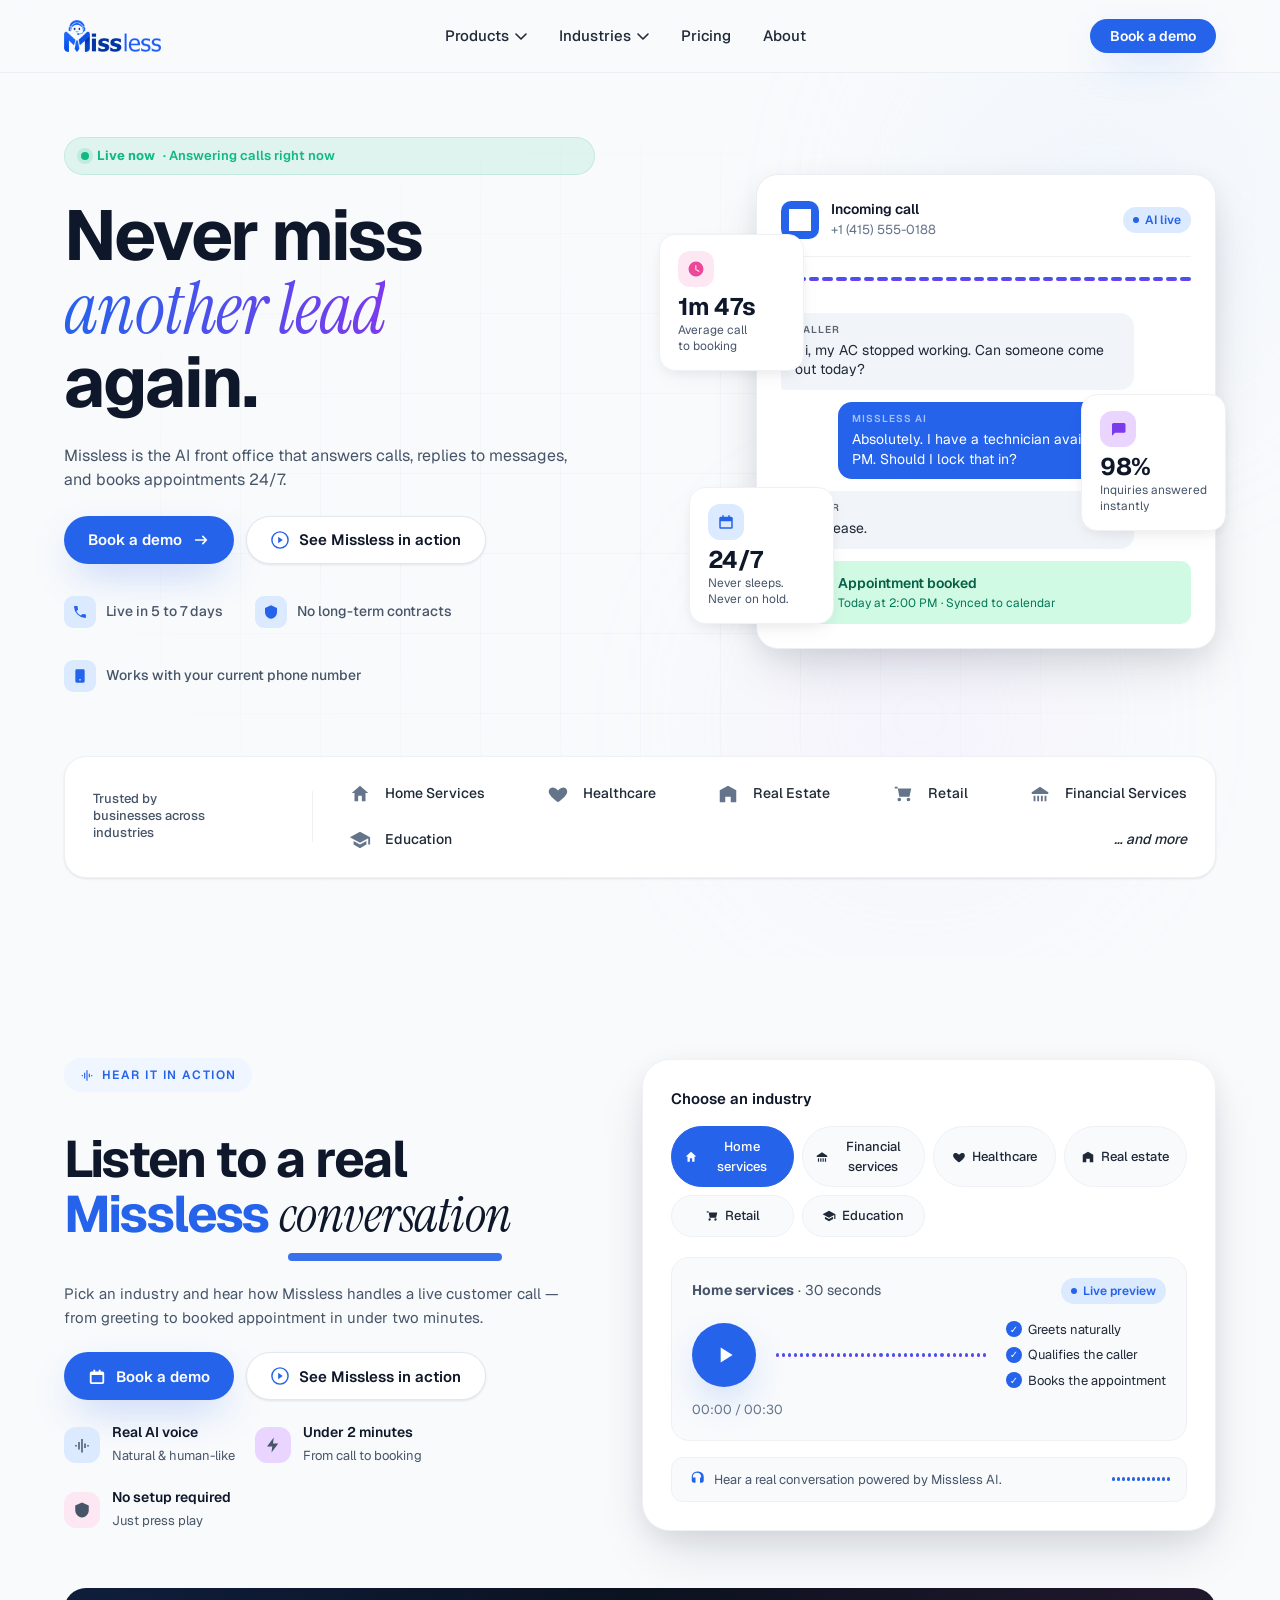
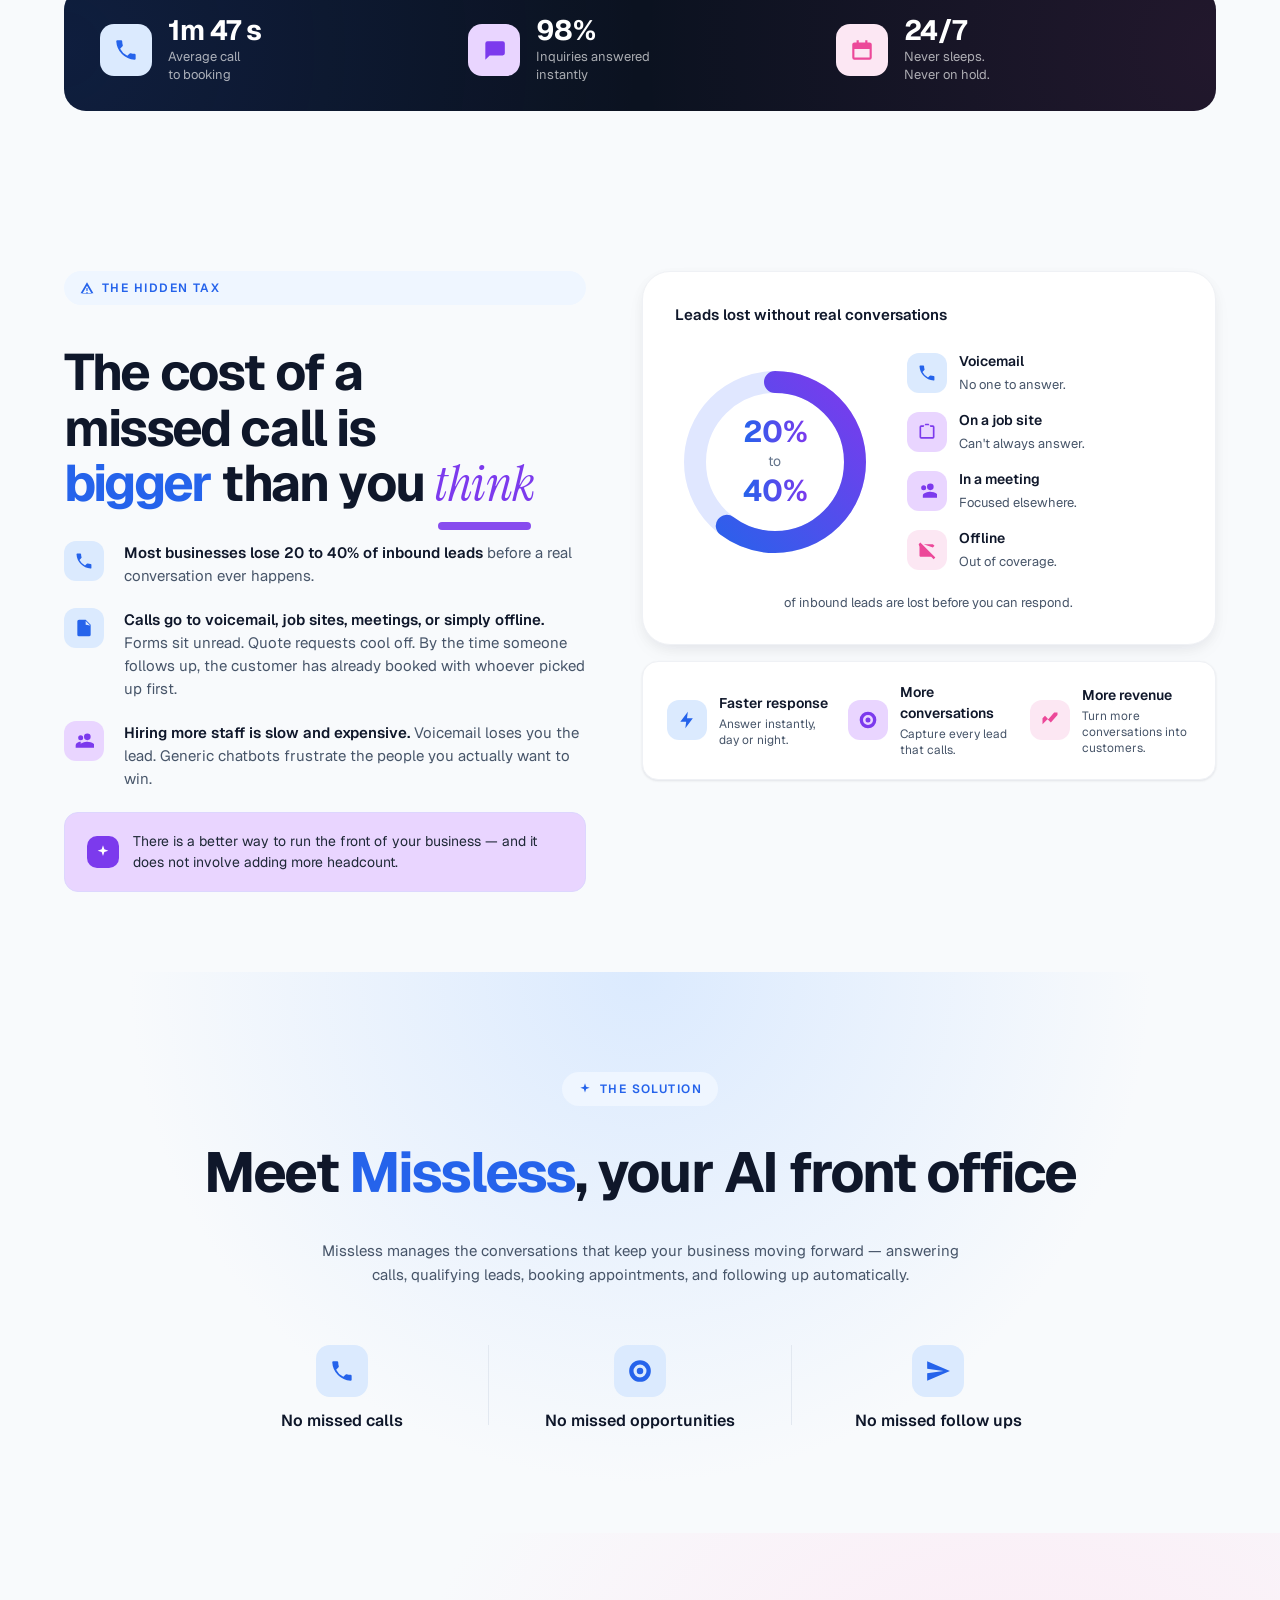
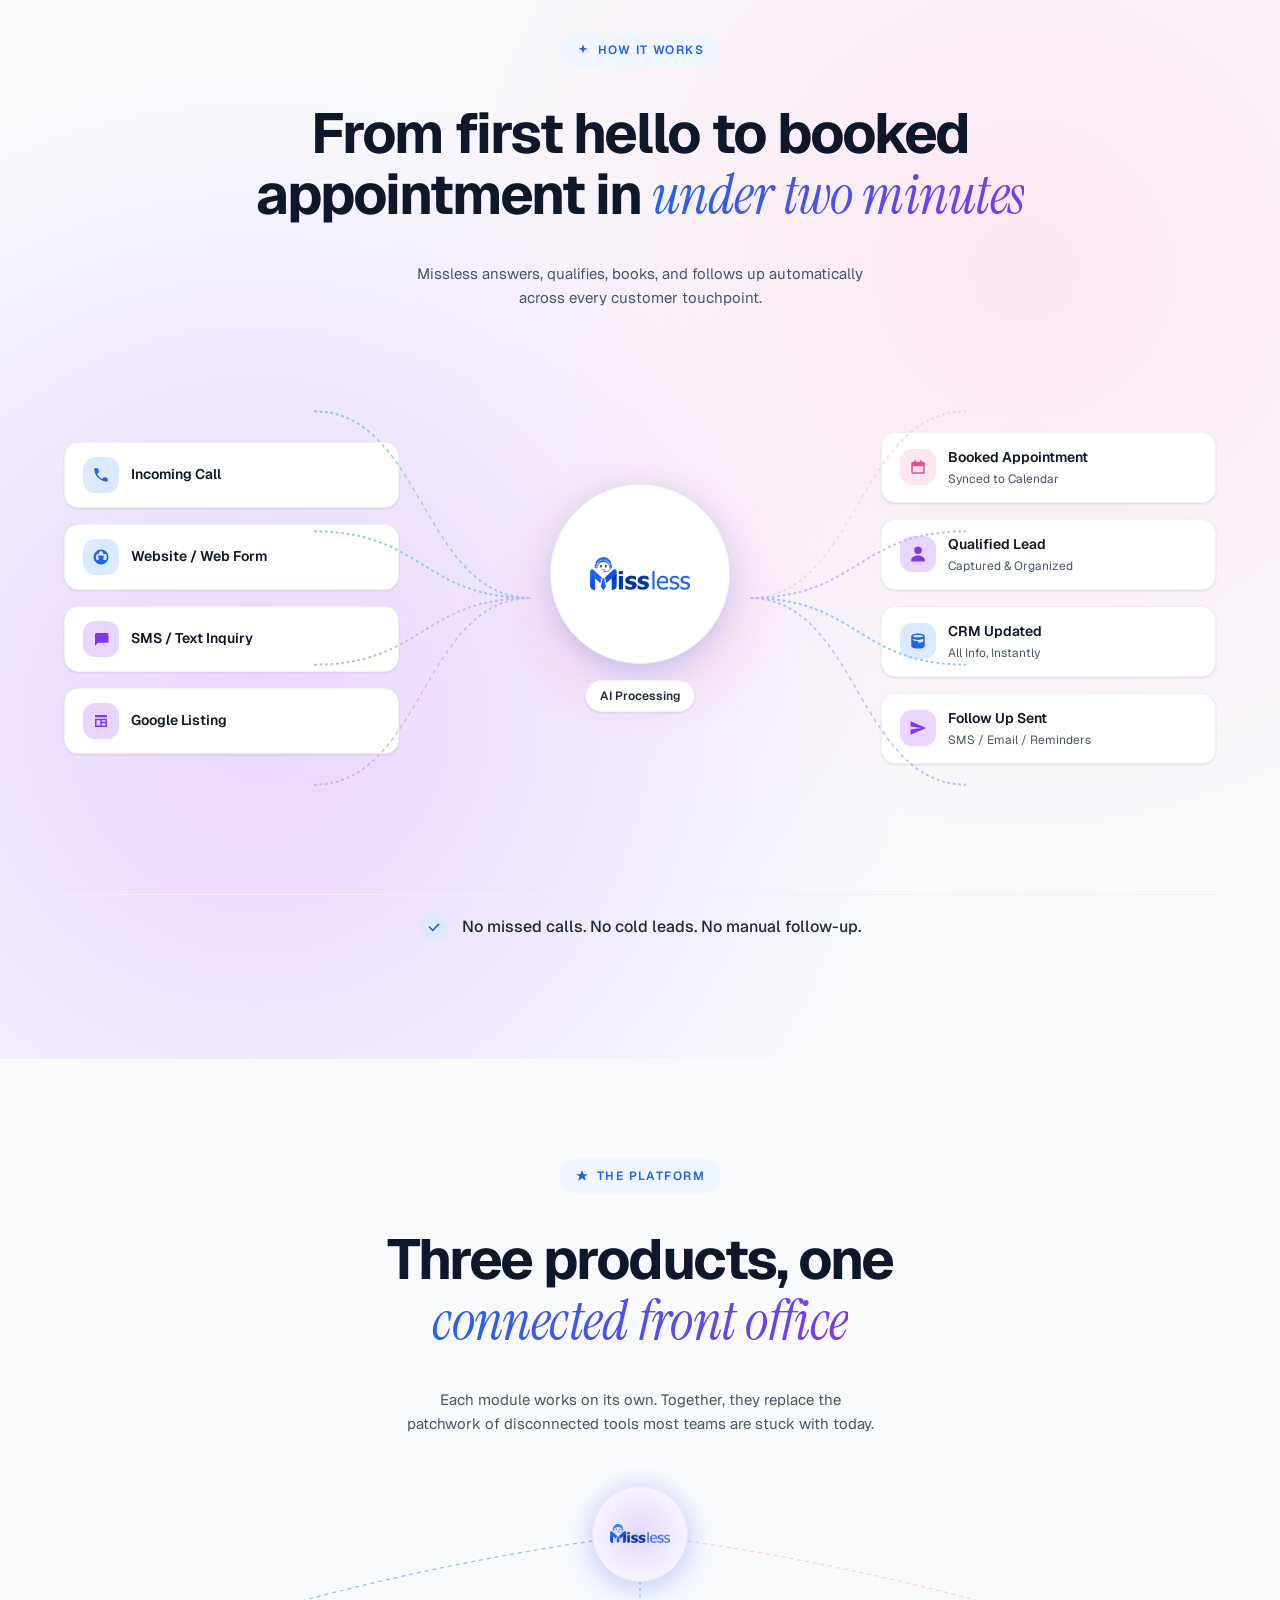
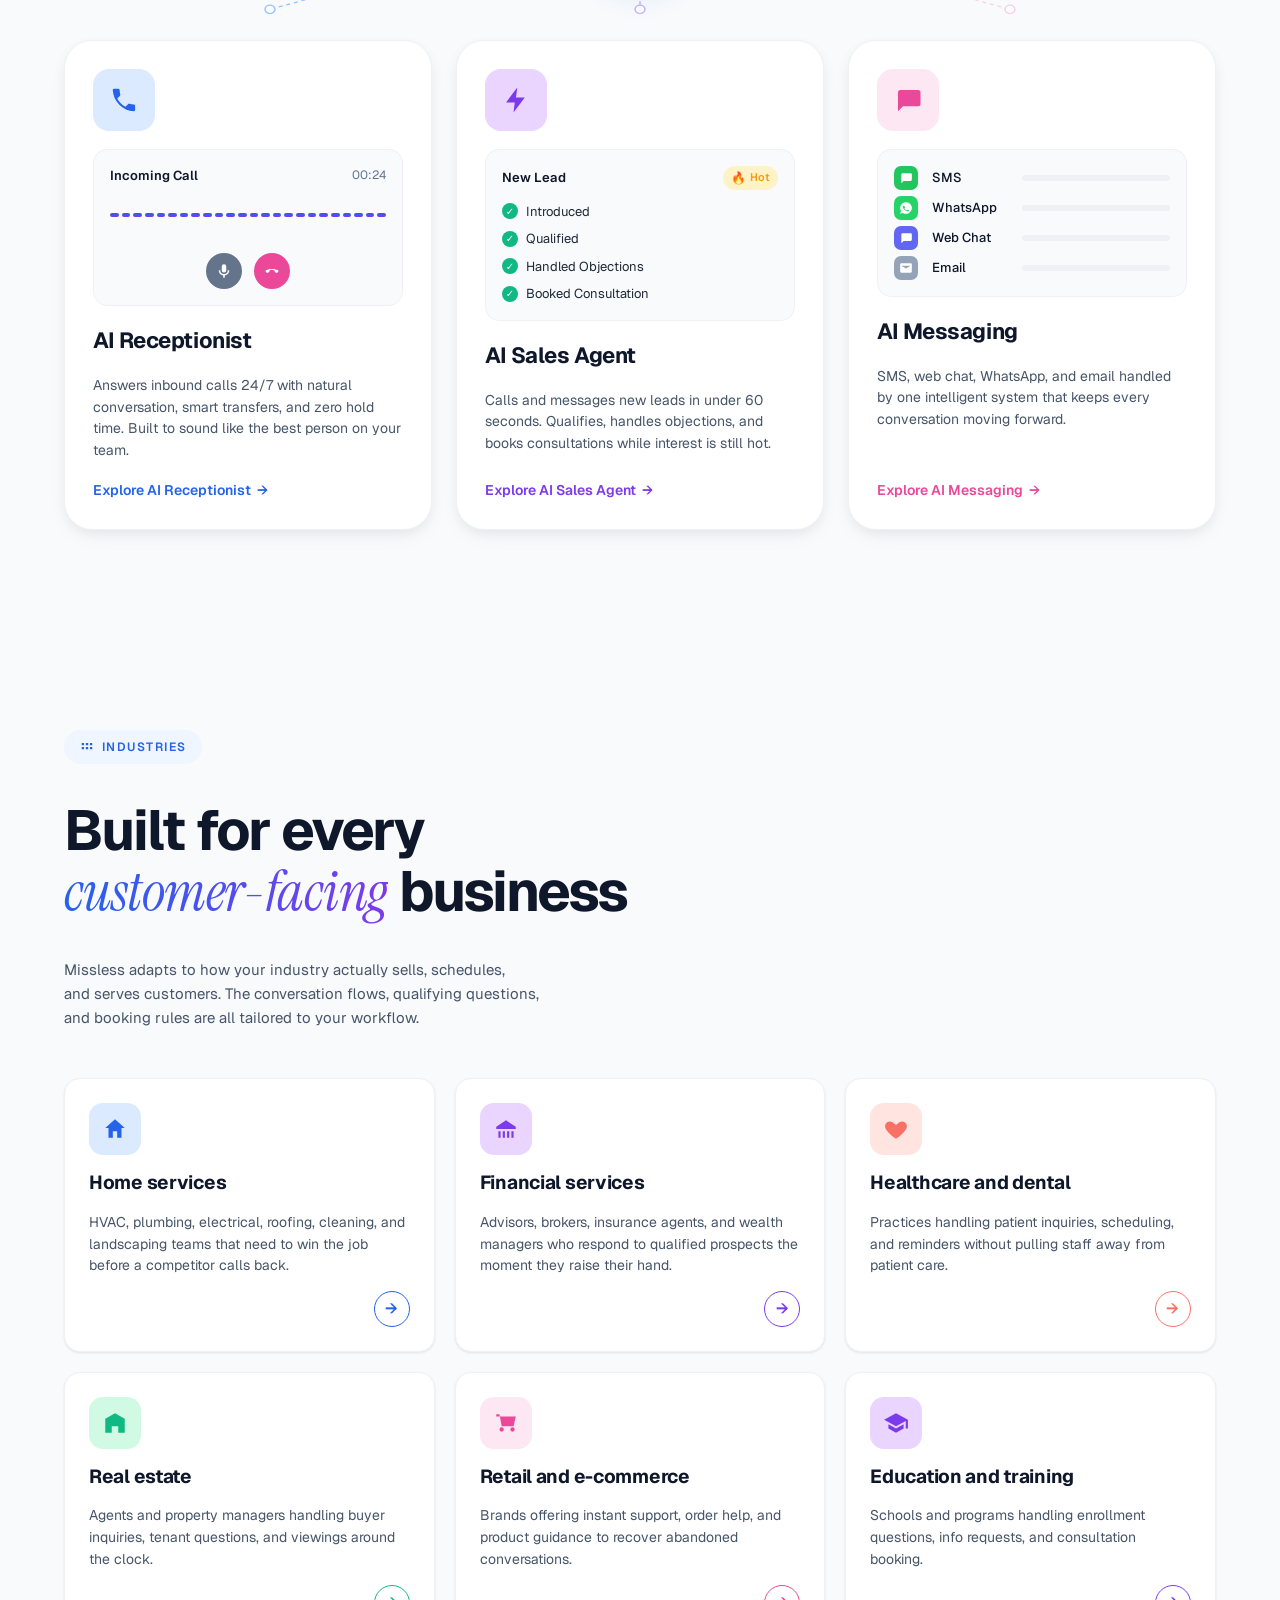
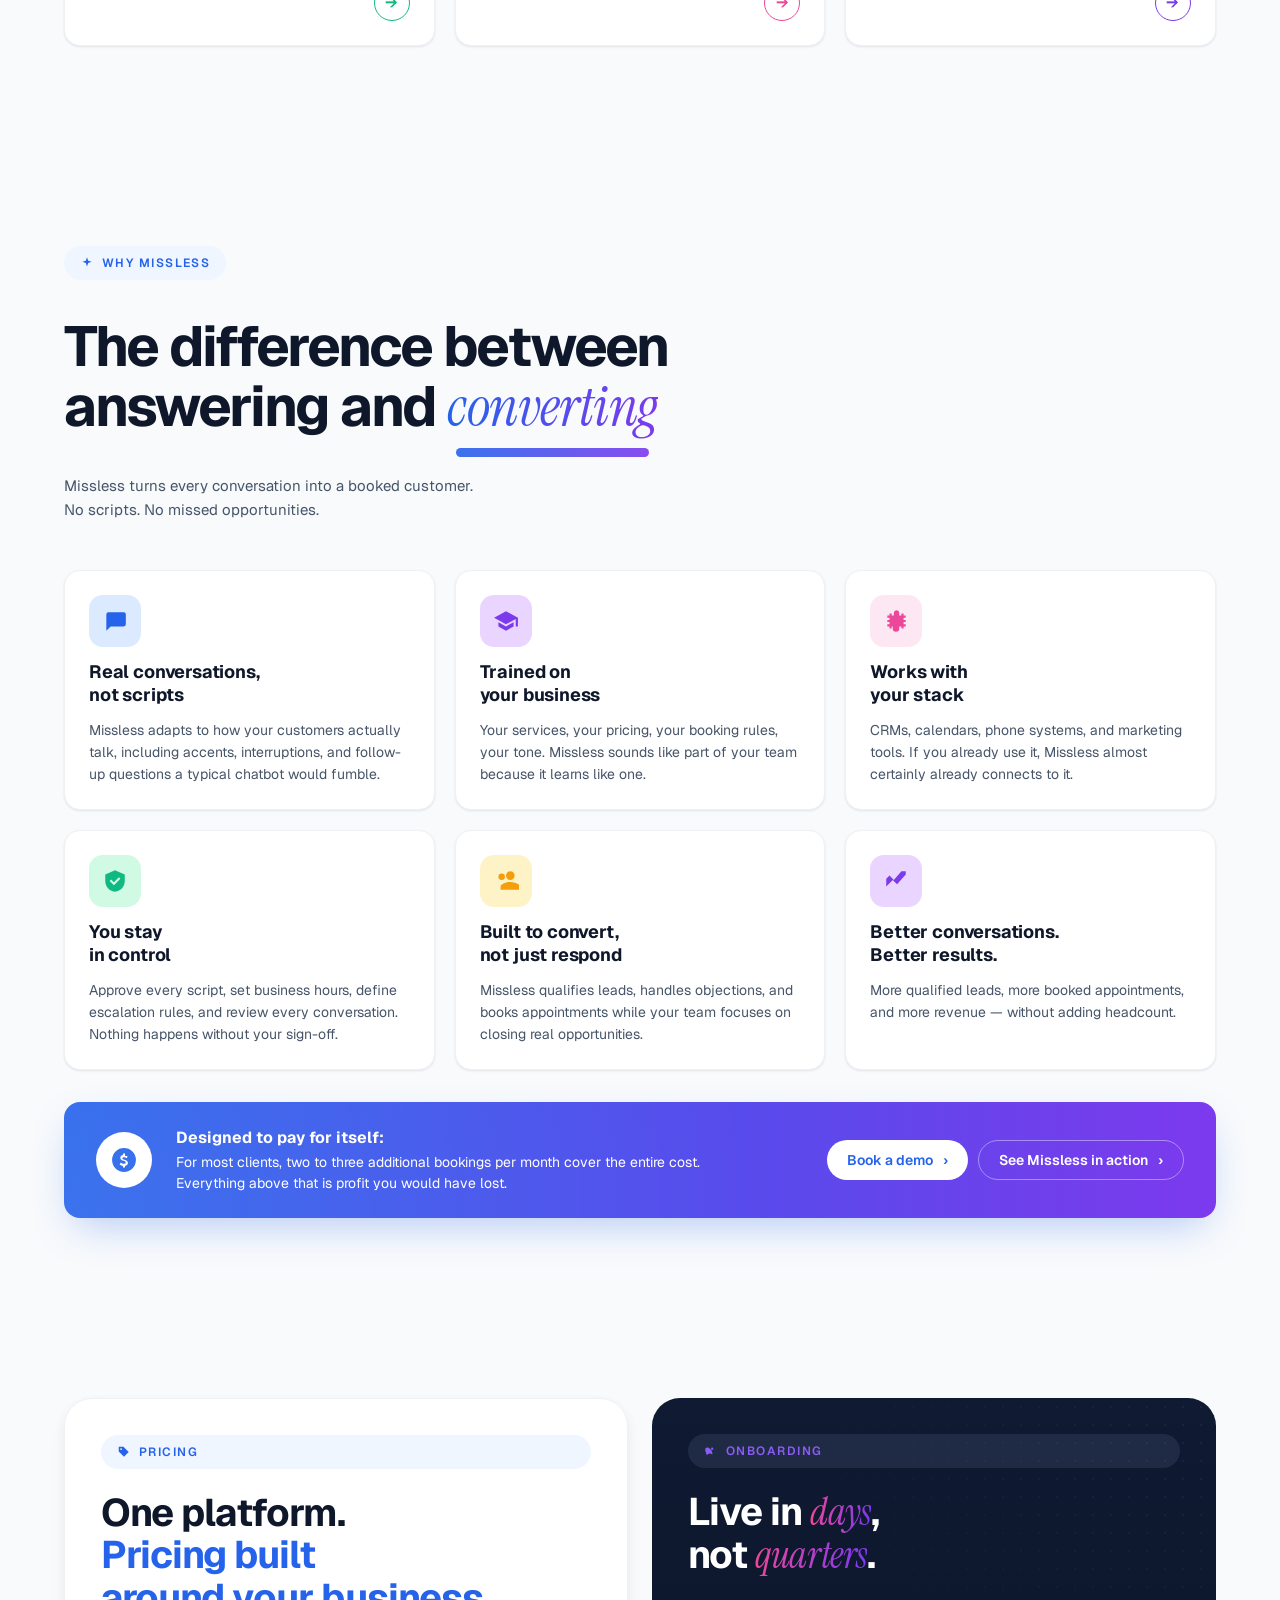
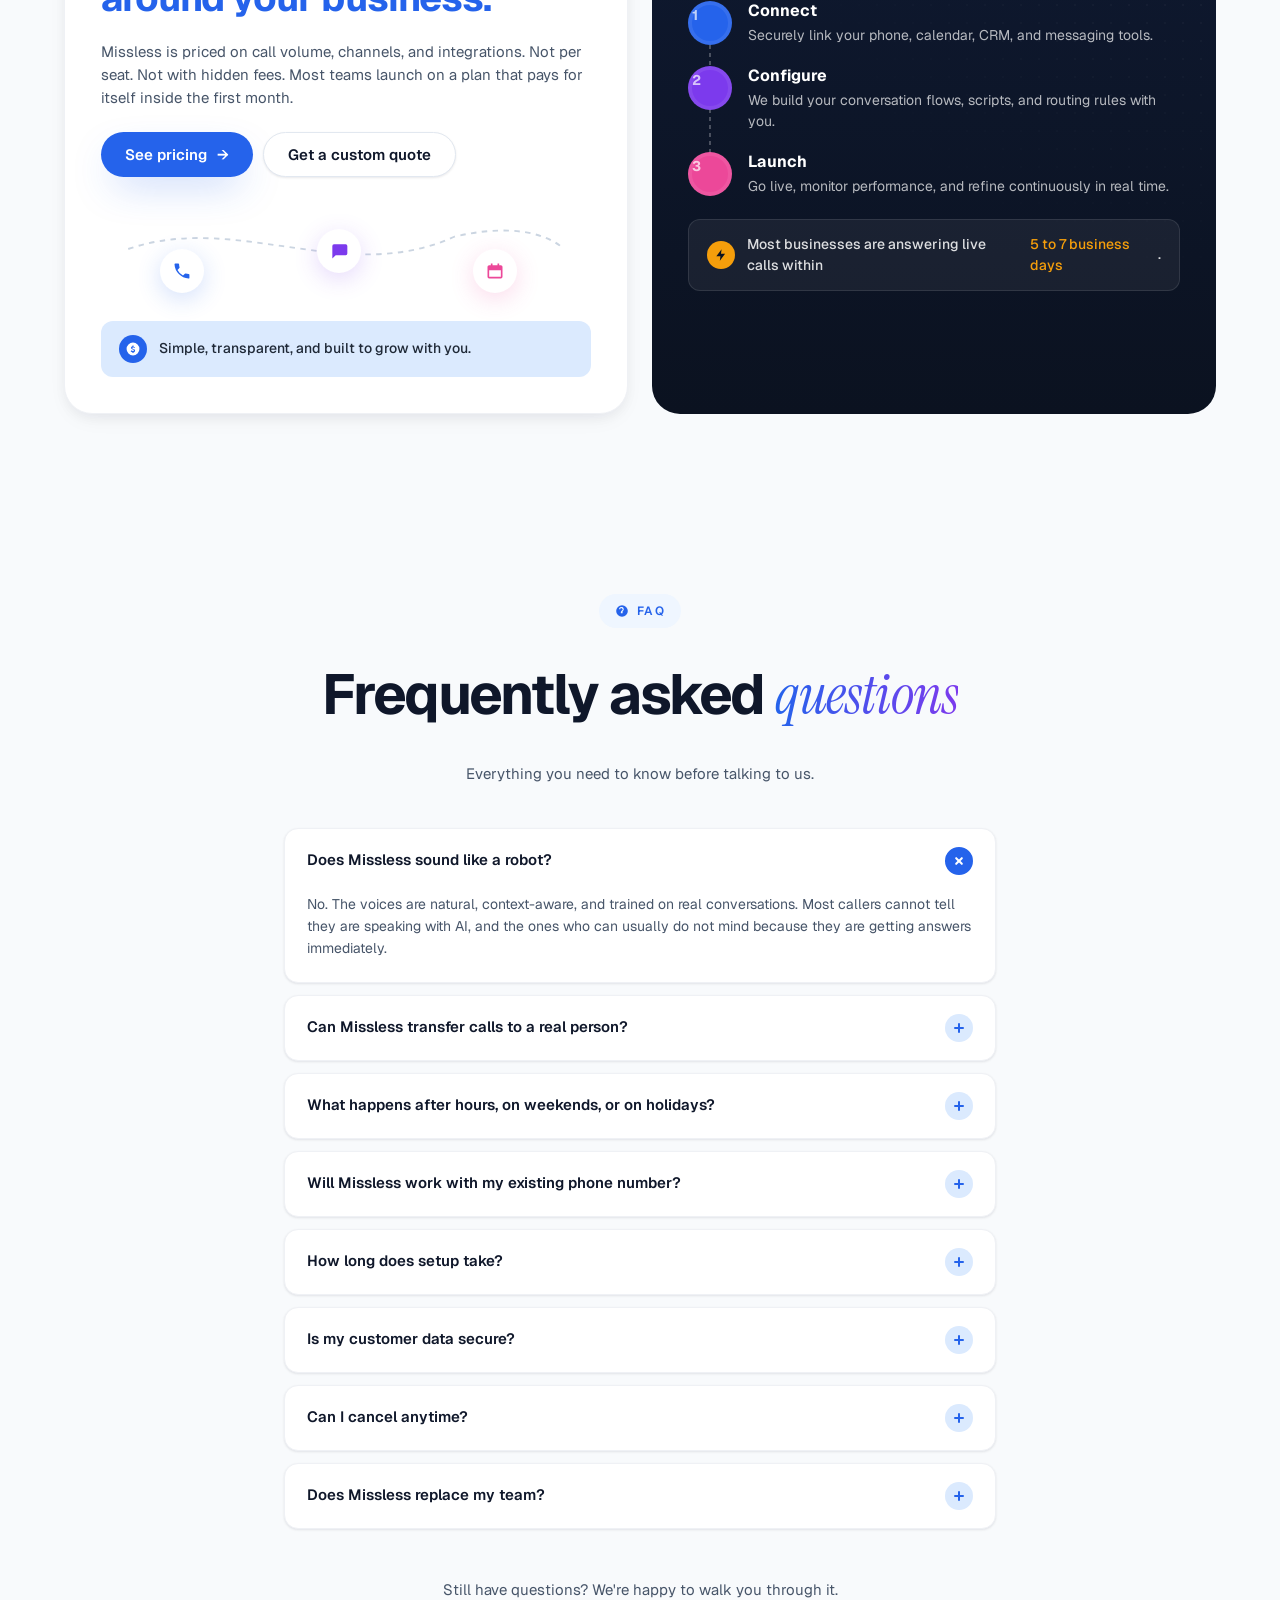
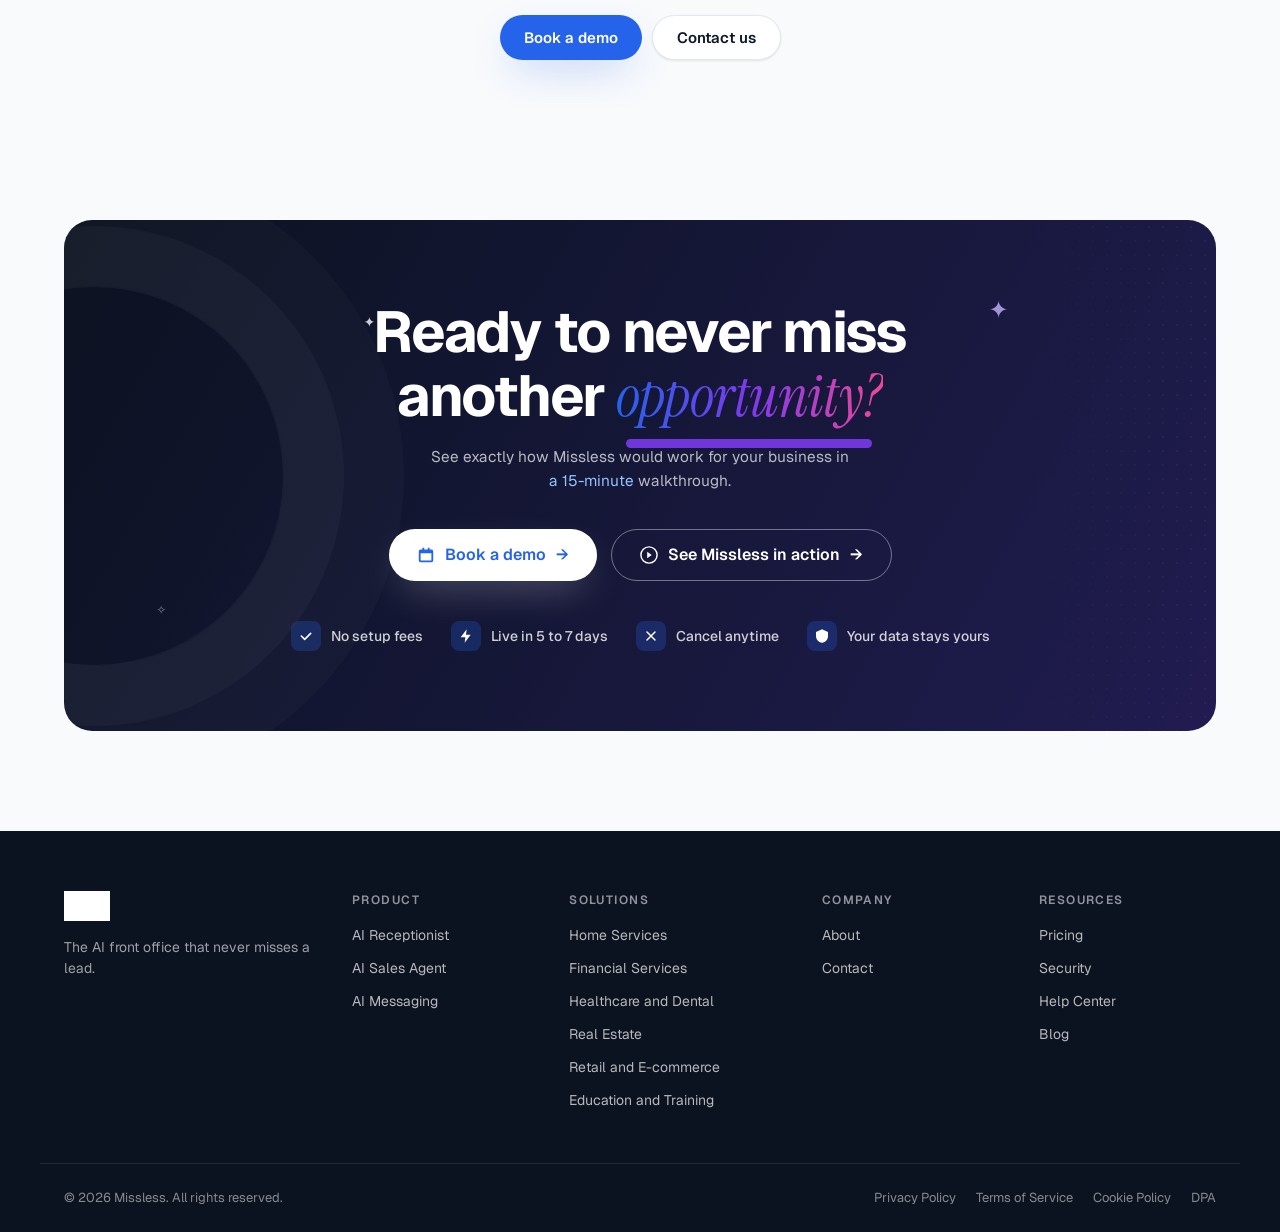
==== commit c611098a: "Make the changes" ====
--- a/AI Automation/index.html
+++ b/AI Automation/index.html
@@ -90,8 +90,8 @@
 ============================================================ -->
 <header class="nav" id="nav">
   <div class="nav__inner container">
-    <a class="nav__logo" href="/" aria-label="Missless home">
-      <img src="assets/logo.png" alt="Missless" width="140" height="40" />
+    <a class="nav__logo" href="/" aria-label="Missless — home">
+      <img src="assets/logo.png" alt="Missless — AI front office" width="120" height="40" />
     </a>
 
     <nav class="nav__links" aria-label="Primary">
@@ -146,7 +146,7 @@
           </a>
           <a class="mega__item" href="/solutions/financial-services" role="menuitem">
             <span class="mega__icon mega__icon--violet"><svg viewBox="0 0 24 24" aria-hidden="true"><path fill="currentColor" d="M3 10l9-6 9 6v2H3v-2zm2 4h2v6H5zm4 0h2v6H9zm4 0h2v6h-2zm4 0h2v6h-2z"/></svg></span>
-            <div><div class="mega__title">Financial Services</div><div class="mega__desc">Respond the moment prospects raise their hand.</div></div>
+            <div><div class="mega__title">Financial Services</div><div class="mega__desc">Respond to qualified prospects the moment they raise their hand.</div></div>
           </a>
           <a class="mega__item" href="/solutions/healthcare" role="menuitem">
             <span class="mega__icon mega__icon--pink"><svg viewBox="0 0 24 24" aria-hidden="true"><path fill="currentColor" d="M12 21s-7-4.5-9.5-9.2C.9 8.7 2.8 5 6.2 5 8.2 5 9.6 6 12 8.2 14.4 6 15.8 5 17.8 5c3.4 0 5.3 3.7 3.7 6.8C19 16.5 12 21 12 21z"/></svg></span>
@@ -154,15 +154,15 @@
           </a>
           <a class="mega__item" href="/solutions/real-estate" role="menuitem">
             <span class="mega__icon mega__icon--blue"><svg viewBox="0 0 24 24" aria-hidden="true"><path fill="currentColor" d="M3 21V8l9-5 9 5v13h-6v-6h-6v6z"/></svg></span>
-            <div><div class="mega__title">Real Estate</div><div class="mega__desc">Buyer inquiries and viewings around the clock.</div></div>
+            <div><div class="mega__title">Real Estate</div><div class="mega__desc">Buyer inquiries, tenant questions, and viewings around the clock.</div></div>
           </a>
           <a class="mega__item" href="/solutions/retail" role="menuitem">
             <span class="mega__icon mega__icon--pink"><svg viewBox="0 0 24 24" aria-hidden="true"><path fill="currentColor" d="M6 6h15l-2 9H8L6 4H3v2zm2 14a2 2 0 11.001-4.001A2 2 0 018 20zm10 0a2 2 0 11.001-4.001A2 2 0 0118 20z"/></svg></span>
-            <div><div class="mega__title">Retail &amp; E-commerce</div><div class="mega__desc">Recover abandoned conversations with instant help.</div></div>
+            <div><div class="mega__title">Retail &amp; E-commerce</div><div class="mega__desc">Instant support and product help that recovers abandoned conversations.</div></div>
           </a>
           <a class="mega__item" href="/solutions/education" role="menuitem">
             <span class="mega__icon mega__icon--violet"><svg viewBox="0 0 24 24" aria-hidden="true"><path fill="currentColor" d="M12 3L1 9l11 6 9-4.9V17h2V9zM5 13.2V17l7 4 7-4v-3.8l-7 3.8z"/></svg></span>
-            <div><div class="mega__title">Education &amp; Training</div><div class="mega__desc">Enrollment questions and consultation booking.</div></div>
+            <div><div class="mega__title">Education &amp; Training</div><div class="mega__desc">Enrollment questions, info requests, and consultation booking.</div></div>
           </a>
         </div>
       </div>
@@ -172,7 +172,6 @@
     </nav>
 
     <div class="nav__cta">
-      <a class="btn btn--ghost-sm" href="/demo">Sign in</a>
       <a class="btn btn--primary-sm" href="book.html">Book a demo</a>
     </div>
 
--- a/AI Automation/css/style.css
+++ b/AI Automation/css/style.css
@@ -299,6 +299,8 @@
   backdrop-filter: saturate(180%) blur(14px);
   -webkit-backdrop-filter: saturate(180%) blur(14px);
   border-bottom: 1px solid rgba(226, 232, 240, .6);
+  font-family: "Geist", system-ui, -apple-system, "Segoe UI", sans-serif;
+  color: var(--ink-900);
 }
 .nav__inner {
   display: flex;
@@ -333,6 +335,16 @@
 .nav__item--mega:focus-within .nav__link svg { transform: rotate(180deg); }
 
 .nav__cta { display: inline-flex; align-items: center; gap: 8px; }
+
+/* Scoped overrides — keep nav buttons pill-shaped on any page,
+   even if a page-specific stylesheet redefines `.btn` */
+.nav .btn,
+.nav .btn--primary-sm,
+.nav .btn--ghost-sm,
+.mobile-drawer .btn,
+.mobile-drawer .btn--primary {
+  border-radius: 999px;
+}
 
 /* Hamburger */
 .nav__hamburger {
